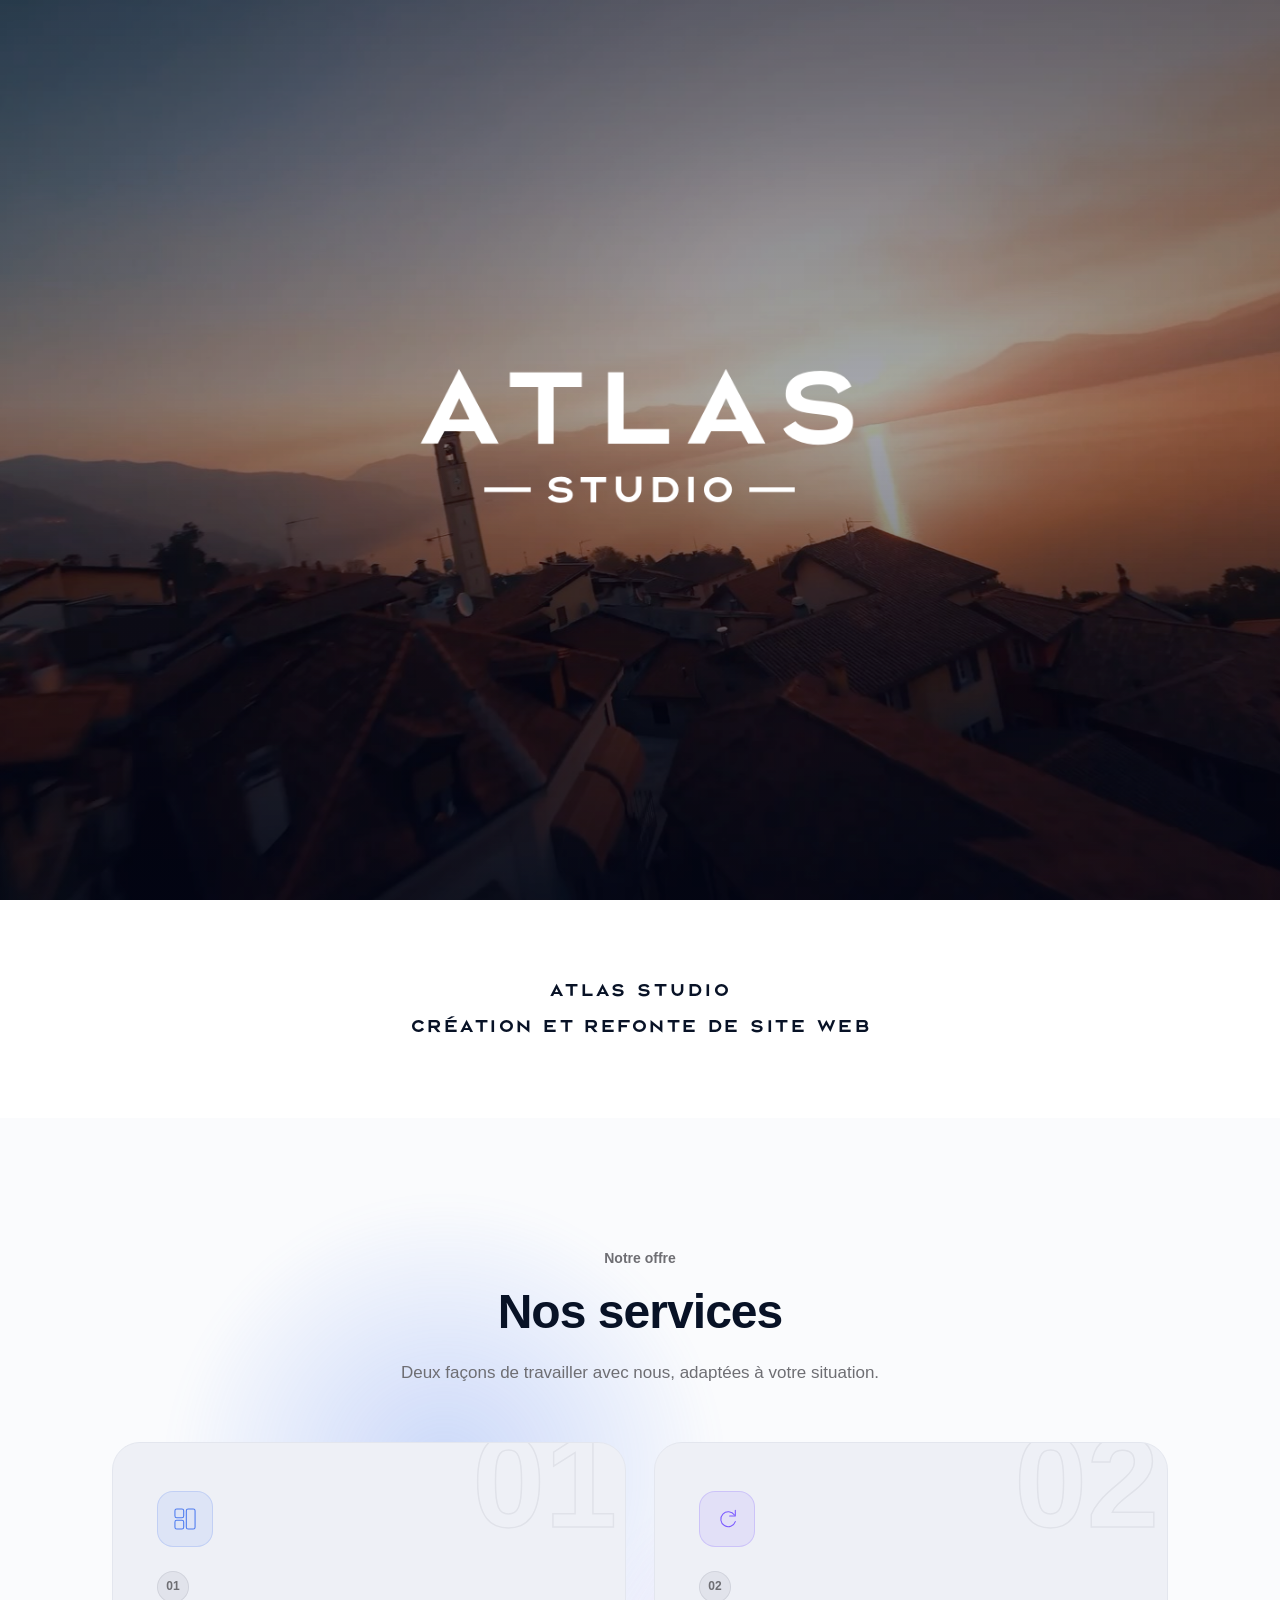
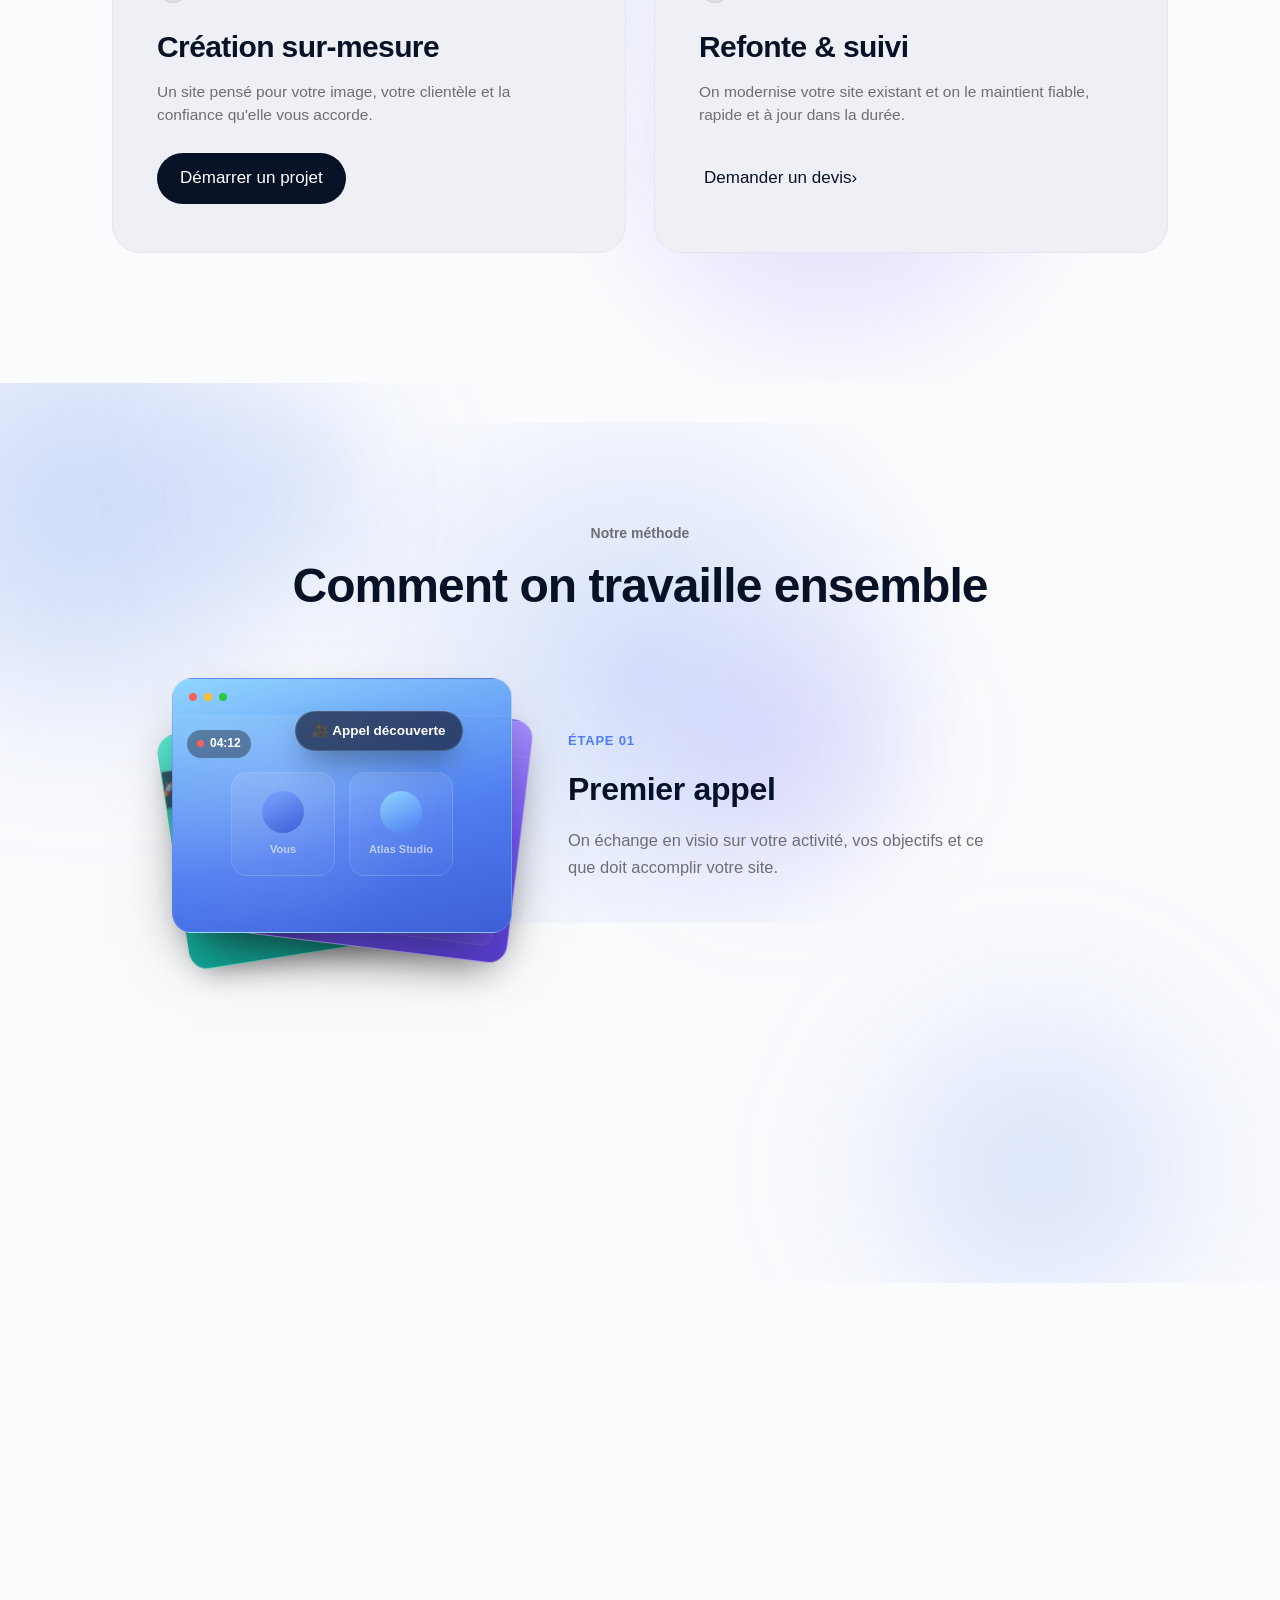
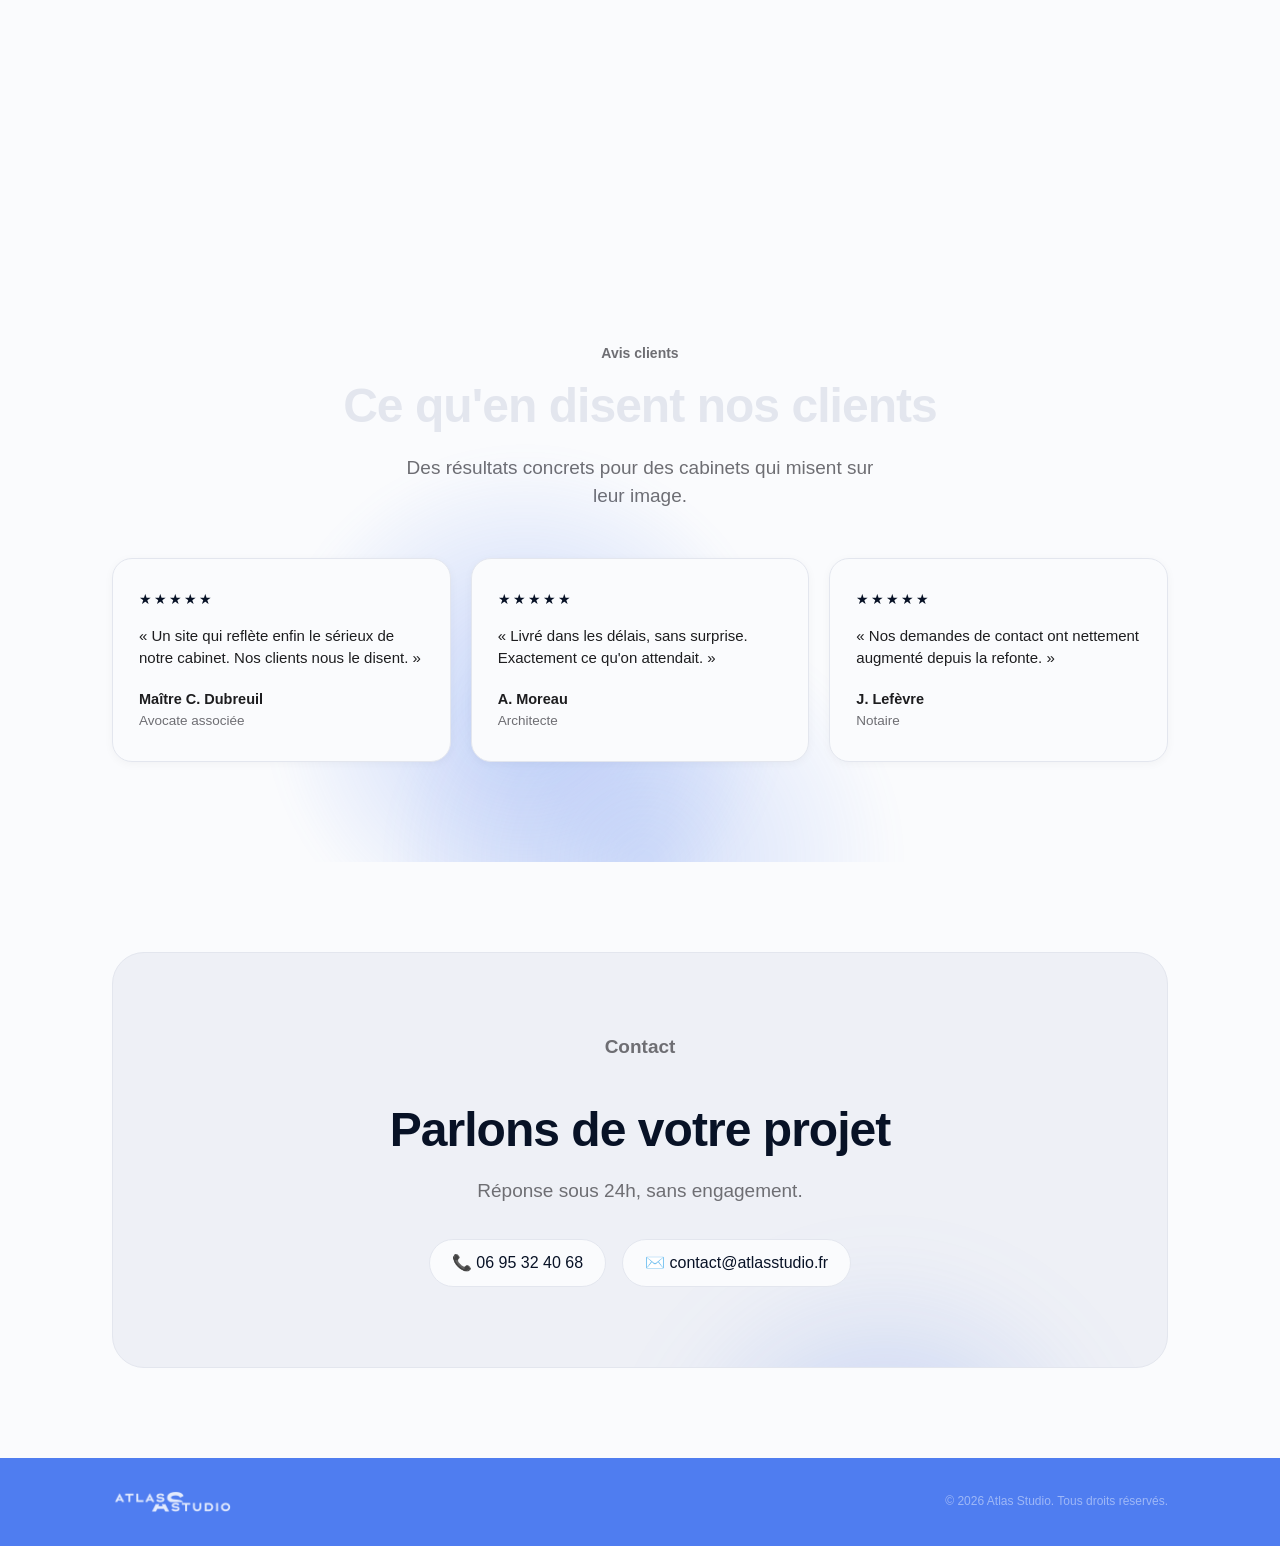
==== index.html @ 6c3c55f6 "Revert services redesign and footer/testimonials changes, keep mobile overflow fix" ====
<!DOCTYPE html>
<html lang="fr">
<head>
<meta charset="UTF-8">
<meta name="viewport" content="width=device-width, initial-scale=1.0">
<title>Atlas Studio — Création de Sites Web pour Professions Libérales</title>
<meta name="description" content="Atlas Studio conçoit des sites web sobres et crédibles pour avocats, architectes et professions libérales.">
<link rel="stylesheet" href="styles.css">
</head>
<body>

<div class="scroll-progress" id="scrollProgress"></div>

<header class="header" id="header">
  <div class="header-inner">
    <a href="#" class="logo"><img src="assets/logo-crop.png" alt="Atlas Studio" class="logo-img"></a>
    <div class="header-actions">
      <a href="demarrer.html" class="nav-cta">Démarrer un projet</a>
      <button class="menu-toggle" id="menuToggle" aria-label="Menu">
        <span></span><span></span>
      </button>
    </div>
    <nav class="menu-panel" id="menuPanel">
      <a href="#services" class="menu-item"><span>Services</span>
        <svg viewBox="0 0 24 24" width="16" height="16"><path d="M7 17 17 7M9 7h8v8" fill="none" stroke="currentColor" stroke-width="2" stroke-linecap="round" stroke-linejoin="round"/></svg>
      </a>
      <a href="#temoignages" class="menu-item"><span>Avis</span>
        <svg viewBox="0 0 24 24" width="16" height="16"><path d="M7 17 17 7M9 7h8v8" fill="none" stroke="currentColor" stroke-width="2" stroke-linecap="round" stroke-linejoin="round"/></svg>
      </a>
    </nav>
  </div>
</header>

<main>

  <section class="hero hero-video">
    <video class="hero-video-bg" id="heroVideo" autoplay muted loop playsinline webkit-playsinline preload="auto" poster="assets/hero-poster.jpg">
      <source src="assets/hero-video.mp4" type="video/mp4">
    </video>
    <div class="hero-video-overlay"></div>
    <div class="container hero-inner">
      <img src="assets/hero-logo.png" alt="Atlas Studio" class="hero-logo">
    </div>
  </section>

  <section class="brand-intro">
    <div class="container">
      <p class="brand-intro-eyebrow">Atlas Studio</p>
      <p class="brand-intro-tagline">Création et refonte de site web</p>
    </div>
  </section>

  <section class="spotlight" id="services">
    <span class="spotlight-blob spotlight-blob-1"></span>
    <span class="spotlight-blob spotlight-blob-2"></span>
    <div class="container">
      <p class="section-tag">Notre offre</p>
      <h2 class="spotlight-title blur-reveal">Nos services</h2>
      <p class="spotlight-subtitle">Deux façons de travailler avec nous, adaptées à votre situation.</p>
    </div>
    <div class="container spotlight-grid">
      <div class="spotlight-item" data-num="01">
        <div class="spotlight-visual">
          <div class="spotlight-visual-inner">
            <span class="spotlight-visual-icon">
              <svg viewBox="0 0 64 64" width="56" height="56"><rect x="9" y="9" width="20" height="20" rx="4" fill="none" stroke="currentColor" stroke-width="2.5"/><rect x="35" y="9" width="20" height="46" rx="4" fill="none" stroke="currentColor" stroke-width="2.5"/><rect x="9" y="35" width="20" height="20" rx="4" fill="none" stroke="currentColor" stroke-width="2.5"/></svg>
            </span>
          </div>
        </div>
        <span class="spotlight-num">01</span>
        <div class="spotlight-content">
          <h3>Création sur-mesure</h3>
          <p>Un site pensé pour votre image, votre clientèle et la confiance qu'elle vous accorde.</p>
          <a href="demarrer.html" class="btn btn-primary">Démarrer un projet</a>
        </div>
      </div>
      <div class="spotlight-item" data-num="02">
        <div class="spotlight-visual">
          <div class="spotlight-visual-inner">
            <span class="spotlight-visual-icon">
              <svg viewBox="0 0 64 64" width="56" height="56"><path d="M49 23a17 17 0 1 0 2 15" fill="none" stroke="currentColor" stroke-width="2.5" stroke-linecap="round"/><path d="M51 12v13H38" fill="none" stroke="currentColor" stroke-width="2.5" stroke-linejoin="round" stroke-linecap="round"/></svg>
            </span>
          </div>
        </div>
        <span class="spotlight-num">02</span>
        <div class="spotlight-content">
          <h3>Refonte & suivi</h3>
          <p>On modernise votre site existant et on le maintient fiable, rapide et à jour dans la durée.</p>
          <a href="demarrer.html" class="btn btn-ghost">Demander un devis</a>
        </div>
      </div>
    </div>
  </section>

  <section class="process" id="etapes">
    <div class="process-scroll" id="processScroll">
      <div class="process-pin">
        <div class="process-bg-layer" id="processBgLayer">
          <span class="process-bg-blob process-bg-blob-1"></span>
          <span class="process-bg-blob process-bg-blob-2"></span>
          <span class="process-bg-blob process-bg-blob-3"></span>
          <span class="process-bg-blob process-bg-blob-4"></span>
        </div>
        <div class="container">
          <p class="section-tag">Notre méthode</p>
          <h2 class="process-title blur-reveal">Comment on travaille ensemble</h2>
          <div class="process-carousel" id="processCarousel">
            <div class="process-stage">
              <div class="process-stack" id="processStack">
                <div class="process-deck process-deck-1" data-step="0">
                  <div class="process-window-bar"><span></span><span></span><span></span></div>
                  <div class="process-window-body">
                    <div class="process-scene process-scene-call">
                      <div class="call-tile call-tile-a">
                        <span class="call-avatar call-avatar-a"></span>
                        <span class="call-label">Vous</span>
                      </div>
                      <div class="call-tile call-tile-b">
                        <span class="call-avatar call-avatar-b"></span>
                        <span class="call-label">Atlas Studio</span>
                      </div>
                      <div class="call-timer"><span class="call-dot"></span>04:12</div>
                    </div>
                  </div>
                  <span class="process-chip process-chip-1">🎥 Appel découverte</span>
                </div>
                <div class="process-deck process-deck-2" data-step="1">
                  <div class="process-window-bar"><span></span><span></span><span></span></div>
                  <div class="process-window-body">
                    <div class="process-scene process-scene-build">
                      <div class="build-toolbar"><span></span><span></span><span></span></div>
                      <div class="build-canvas">
                        <span class="build-block build-block-header"></span>
                        <span class="build-block build-block-img"></span>
                        <span class="build-block build-block-line build-block-line-1"></span>
                        <span class="build-block build-block-line build-block-line-2"></span>
                        <span class="build-block build-block-btn"></span>
                        <span class="build-cursor"></span>
                      </div>
                    </div>
                  </div>
                  <span class="process-chip process-chip-2">🎨 Design sur-mesure</span>
                </div>
                <div class="process-deck process-deck-3" data-step="2">
                  <div class="process-window-bar"><span></span><span></span><span></span></div>
                  <div class="process-window-body">
                    <div class="process-scene process-scene-launch">
                      <div class="launch-burst"></div>
                      <div class="launch-check">
                        <svg viewBox="0 0 24 24" width="38" height="38"><path d="M5 13l4 4L19 7" fill="none" stroke="currentColor" stroke-width="2.5" stroke-linecap="round" stroke-linejoin="round"/></svg>
                      </div>
                      <div class="launch-url"><span class="launch-dot"></span>atlasstudio.fr</div>
                    </div>
                  </div>
                  <span class="process-chip process-chip-3">🚀 Site en ligne</span>
                </div>
              </div>
              <div class="process-text-stack" id="processTextStack">
                <div class="process-row-text" data-step="0">
                  <span class="process-num">Étape 01</span>
                  <h3>Premier appel</h3>
                  <p>On échange en visio sur votre activité, vos objectifs et ce que doit accomplir votre site.</p>
                </div>
                <div class="process-row-text" data-step="1">
                  <span class="process-num">Étape 02</span>
                  <h3>Conception & création</h3>
                  <p>On conçoit puis on développe votre site sur-mesure, fidèle à votre image et pensé pour convertir.</p>
                </div>
                <div class="process-row-text" data-step="2">
                  <span class="process-num">Étape 03</span>
                  <h3>Mise en ligne</h3>
                  <p>Votre site est livré, testé et publié. On reste disponible pour le faire évoluer dans la durée.</p>
                </div>
              </div>
            </div>
          </div>
        </div>
      </div>
    </div>
  </section>

  <section class="testimonials" id="temoignages">
    <span class="testimonials-blob testimonials-blob-1"></span>
    <span class="testimonials-blob testimonials-blob-2"></span>
    <div class="container">
      <p class="section-tag">Avis clients</p>
      <h2 class="scroll-fill-text" id="testimonialsTitle"><span class="word">Ce</span> <span class="word">qu'en</span> <span class="word">disent</span> <span class="word">nos</span> <span class="word">clients</span></h2>
      <div class="testimonials-head">
        <p>Des résultats concrets pour des cabinets qui misent sur leur image.</p>
      </div>
      <div class="t-cards">
        <div class="t-card">
          <div class="t-stars">★★★★★</div>
          <p class="t-quote">« Un site qui reflète enfin le sérieux de notre cabinet. Nos clients nous le disent. »</p>
          <p class="t-name">Maître C. Dubreuil</p>
          <p class="t-role">Avocate associée</p>
        </div>
        <div class="t-card">
          <div class="t-stars">★★★★★</div>
          <p class="t-quote">« Livré dans les délais, sans surprise. Exactement ce qu'on attendait. »</p>
          <p class="t-name">A. Moreau</p>
          <p class="t-role">Architecte</p>
        </div>
        <div class="t-card">
          <div class="t-stars">★★★★★</div>
          <p class="t-quote">« Nos demandes de contact ont nettement augmenté depuis la refonte. »</p>
          <p class="t-name">J. Lefèvre</p>
          <p class="t-role">Notaire</p>
        </div>
      </div>
    </div>
  </section>

  <section class="cta-band" id="contact">
    <div class="container">
      <div class="cta-card">
        <span class="cta-blob"></span>
        <div class="cta-inner">
          <p class="section-tag">Contact</p>
          <h2 class="blur-reveal">Parlons de votre projet</h2>
          <p>Réponse sous 24h, sans engagement.</p>
          <div class="contact-direct">
            <a href="tel:0695324068">📞 06 95 32 40 68</a>
            <a href="mailto:contact@atlasstudio.fr">✉️ contact@atlasstudio.fr</a>
          </div>
        </div>
      </div>
    </div>
  </section>

</main>

<footer class="footer">
  <div class="container footer-inner">
    <a href="#" class="logo"><img src="assets/logo-crop.png" alt="Atlas Studio" class="logo-img"></a>
    <p class="footer-copy">© 2026 Atlas Studio. Tous droits réservés.</p>
  </div>
</footer>

<script src="script.js"></script>
</body>
</html>
---- styles.css ----
@font-face{
  font-family:'Rexton';
  src:url('assets/fonts/Rexton-Bold.otf') format('opentype');
  font-weight:700;
  font-style:normal;
  font-display:swap;
}

:root{
  --navy:#081226;
  --navy-deep:#050b18;
  --navy-soft:#16264a;
  --bg:#fafbfd;
  --bg-soft:#eef0f6;
  --border:#e3e6ee;
  --text:#1d1d1f;
  --text-dim:#6e6e73;
  --accent:#4f7df0;
  --accent-light:#8fd6ff;
  --radius:20px;
  --max:1100px;
}

*{box-sizing:border-box;margin:0;padding:0}
html{scroll-behavior:smooth;overflow-x:hidden;width:100%}
body{
  font-family:-apple-system,BlinkMacSystemFont,"SF Pro Display","SF Pro Text","Helvetica Neue",Helvetica,Arial,sans-serif;
  background-color:var(--bg);
  background-image:repeating-linear-gradient(90deg, rgba(8,18,38,0.04) 0px, rgba(8,18,38,0.04) 1px, transparent 1px, transparent 160px);
  color:var(--text);
  line-height:1.47;
  -webkit-font-smoothing:antialiased;
  overflow-x:hidden;
}
img{max-width:100%;display:block}
a{color:inherit;text-decoration:none}
ul{list-style:none}

.container{max-width:var(--max);margin:0 auto;padding:0 22px}

/* Scroll progress */
.scroll-progress{
  position:fixed;top:0;left:0;height:2px;
  background:var(--navy);
  width:0%;z-index:200;
  transition:width .1s linear;
}

/* Header */
.header{
  position:fixed;top:0;left:0;right:0;
  z-index:100;
  padding:16px 24px 0;
  transition:padding .35s cubic-bezier(.16,1,.3,1), opacity .45s ease, visibility .45s ease, transform .45s cubic-bezier(.16,1,.3,1);
  pointer-events:none;
  opacity:0;
  visibility:hidden;
  transform:translateY(-100%);
}
.header.scrolled{padding-top:10px;opacity:1;visibility:visible;transform:translateY(0)}
.header-inner{
  pointer-events:auto;
  position:relative;
  display:flex;align-items:center;justify-content:space-between;
  max-width:var(--max);margin:0 auto;
  height:72px;
  padding:0 14px 0 28px;
  border-radius:999px;
  background:rgba(255,255,255,0.14);
  border:1px solid rgba(255,255,255,0.18);
  backdrop-filter:saturate(180%) blur(16px);
  -webkit-backdrop-filter:saturate(180%) blur(16px);
  box-shadow:inset 0 1px 0 rgba(255,255,255,0.18), 0 8px 24px -10px rgba(0,0,0,0.35);
  transition:height .35s cubic-bezier(.16,1,.3,1), background .35s ease, box-shadow .35s ease, border-color .35s ease;
}
.header.scrolled .header-inner{
  height:68px;
  background:rgba(255,255,255,0.8);
  border-color:rgba(8,18,38,0.06);
  box-shadow:inset 0 1px 0 rgba(255,255,255,0.6), 0 2px 4px rgba(8,18,38,0.04), 0 18px 36px -18px rgba(8,18,38,0.35);
}
.logo{display:flex;align-items:center}
.logo-img{height:30px;width:auto;display:block}
.header-actions{display:flex;align-items:center;gap:10px}
.nav-cta{
  background:linear-gradient(160deg, var(--navy-soft), var(--navy));
  color:#fff !important;
  padding:12px 22px;
  border-radius:980px;
  font-weight:500;
  font-size:14px;
  letter-spacing:0.01em;
  white-space:nowrap;
  box-shadow:0 2px 10px rgba(8,18,38,0.22);
  transition:background .2s ease, transform .2s ease, box-shadow .2s ease;
}
.nav-cta:hover{background:linear-gradient(160deg, var(--navy), var(--navy-soft));transform:translateY(-1px);box-shadow:0 4px 14px rgba(8,18,38,0.3)}

.menu-toggle{
  width:46px;height:46px;border-radius:50%;flex-shrink:0;
  display:flex;flex-direction:column;align-items:center;justify-content:center;gap:5px;
  background:var(--navy);border:none;cursor:pointer;
  transition:background .2s ease, transform .2s ease;
}
.menu-toggle:hover{transform:scale(1.06)}
.menu-toggle span{width:14px;height:1.5px;background:#fff;transition:transform .3s ease, opacity .3s ease}
.menu-toggle.open span:first-child{transform:translateY(3.25px) rotate(45deg)}
.menu-toggle.open span:last-child{transform:translateY(-3.25px) rotate(-45deg)}

.menu-panel{
  position:absolute;top:calc(100% + 10px);right:0;
  width:220px;
  background:linear-gradient(165deg, var(--navy-soft), var(--navy));
  border-radius:18px;
  padding:8px;
  box-shadow:0 24px 48px -16px rgba(8,18,38,0.5);
  opacity:0;visibility:hidden;transform:translateY(-8px) scale(0.97);
  transform-origin:top right;
  transition:opacity .25s ease, transform .25s cubic-bezier(.16,1,.3,1), visibility .25s ease;
}
.menu-panel.open{opacity:1;visibility:visible;transform:translateY(0) scale(1)}
.menu-item{
  display:flex;align-items:center;justify-content:space-between;
  padding:14px 14px;
  color:#fff;font-size:15px;font-weight:500;
  border-bottom:1px solid rgba(255,255,255,0.1);
  transition:opacity .2s ease, padding-left .2s ease;
}
.menu-item:last-child{border-bottom:none}
.menu-item svg{opacity:0.6;transition:transform .2s ease, opacity .2s ease}
.menu-item:hover{padding-left:18px}
.menu-item:hover svg{opacity:1;transform:translate(2px,-2px)}

/* Hero */
.hero{
  padding:180px 0 160px;
  text-align:center;
  background:linear-gradient(180deg,#fff 0%, var(--bg-soft) 100%);
}
.hero-inner{max-width:780px;margin:0 auto;position:relative;z-index:2}

.hero-video{
  position:relative;
  min-height:100vh;
  display:flex;align-items:center;justify-content:center;
  padding:140px 0;
  overflow:hidden;
  background:#020617;
}
.hero-video-bg{
  position:absolute;inset:0;
  width:100%;height:100%;
  object-fit:cover;
  z-index:0;
  transform:scale(1.12);
  will-change:transform;
}
.hero-video-overlay{
  position:absolute;inset:0;z-index:1;
  background:linear-gradient(180deg, rgba(2,6,23,0.55) 0%, rgba(2,6,23,0.35) 45%, rgba(2,6,23,0.75) 100%);
}
.hero.hero-video .hero-text{color:rgba(255,255,255,0.82)}
.hero.hero-video h1{color:#fff}
.hero.hero-video .highlight{color:#fff}
.hero.hero-video .btn-ghost{color:#fff}
.hero-logo{
  width:min(640px,90%);
  height:auto;
  margin:0 auto 28px;
  filter:brightness(0) invert(1);
  display:block;
  will-change:transform;
}
.eyebrow{
  display:block;
  color:var(--text-dim);
  font-weight:600;
  font-size:15px;
  letter-spacing:0.01em;
  margin-bottom:16px;
}
.hero h1{
  font-size:clamp(36px,6vw,72px);
  font-weight:700;
  letter-spacing:-0.02em;
  line-height:1.07;
  margin-bottom:18px;
  color:var(--navy);
}
.highlight{color:var(--navy)}
.hero-text{
  color:var(--text-dim);
  font-size:21px;
  font-weight:400;
  max-width:560px;
  margin:0 auto 30px;
}
.hero-actions{display:flex;gap:28px;justify-content:center;align-items:center}
.btn{
  display:inline-flex;align-items:center;justify-content:center;
  padding:12px 22px;
  border-radius:980px;
  font-weight:500;
  font-size:17px;
  transition:all .2s ease;
  border:1px solid transparent;
  cursor:pointer;
}
.btn-primary{background:var(--navy);color:#fff;box-shadow:0 0 0 rgba(79,125,240,0)}
.btn-primary:hover{background:var(--navy-soft);transform:translateY(-2px);box-shadow:0 10px 24px -8px rgba(79,125,240,0.45)}
.btn-ghost{background:transparent;color:var(--navy);padding:12px 4px;font-weight:400}
.btn-ghost::after{content:" \203A";font-weight:400}
.btn-ghost:hover{text-decoration:underline}

/* Brand intro band, between hero and services */
.brand-intro{padding:80px 0;text-align:center;background:#ffffff}
.brand-intro-eyebrow{
  font-family:'Rexton', -apple-system, BlinkMacSystemFont, "SF Pro Display", "Helvetica Neue", Helvetica, Arial, sans-serif;
  font-weight:700;font-size:15px;letter-spacing:0.06em;text-transform:uppercase;
  color:var(--navy);margin-bottom:14px;
}
.brand-intro-tagline{
  font-family:'Rexton', -apple-system, BlinkMacSystemFont, "SF Pro Display", "Helvetica Neue", Helvetica, Arial, sans-serif;
  font-weight:700;font-size:15px;letter-spacing:0.03em;text-transform:uppercase;
  color:var(--navy);
}

/* Section heading shared */
.section-tag{
  color:var(--text-dim);font-weight:600;font-size:14px;
  margin-bottom:8px;
}
section h2{
  font-size:clamp(30px,4vw,48px);
  font-weight:700;
  letter-spacing:-0.02em;
  margin-bottom:12px;
  color:var(--navy);
}

/* Scroll color-fill text effect */
.scroll-fill-text .word{
  color:var(--border);
  transition:color .35s ease, background-position .35s ease;
}
.scroll-fill-text .word.lit{
  color:var(--navy);
}

/* Spotlight feature sections */
.spotlight{padding:130px 0;text-align:center;background:var(--bg);position:relative;overflow:hidden}
.spotlight-blob{
  position:absolute;border-radius:50%;pointer-events:none;filter:blur(10px);will-change:transform;
}
.spotlight-blob-1{
  top:40px;left:10%;width:560px;height:560px;
  background:radial-gradient(circle, rgba(79,125,240,0.28), transparent 70%);
}
.spotlight-blob-2{
  bottom:40px;right:8%;width:560px;height:560px;
  background:radial-gradient(circle, rgba(124,92,255,0.24), transparent 70%);
}
.spotlight .section-tag{color:var(--text-dim);position:relative;z-index:1}
.spotlight-title{
  font-size:clamp(30px,4vw,48px);
  font-weight:700;
  letter-spacing:-0.02em;
  margin-bottom:14px;
  position:relative;z-index:1;
  color:var(--navy);
}
.spotlight-subtitle{color:var(--text-dim);font-size:17px;margin-bottom:56px;position:relative;z-index:1}
.spotlight-grid{
  display:grid;grid-template-columns:repeat(2,1fr);gap:28px;
  position:relative;z-index:1;text-align:left;
}
.spotlight-item{
  position:relative;
  background:var(--bg-soft);
  border:1px solid var(--border);
  border-radius:28px;
  padding:48px 44px;
  overflow:hidden;
  transition:transform .35s cubic-bezier(.16,1,.3,1), border-color .35s ease, box-shadow .35s ease;
}
.spotlight-item:hover{
  border-color:transparent;
  transform:translateY(-6px);
  box-shadow:0 30px 60px -20px rgba(15,30,80,0.25);
}
.spotlight-item::after{
  content:attr(data-num);
  position:absolute;top:-26px;right:8px;
  font-size:130px;font-weight:800;line-height:1;
  color:transparent;-webkit-text-stroke:1.5px rgba(8,18,38,0.06);
  z-index:0;pointer-events:none;user-select:none;
}
.spotlight-num{
  display:inline-flex;align-items:center;justify-content:center;
  width:32px;height:32px;border-radius:50%;
  background:rgba(8,18,38,0.05);
  border:1px solid rgba(8,18,38,0.08);
  font-size:12px;font-weight:600;color:var(--text-dim);
  margin-bottom:22px;position:relative;z-index:1;
}
.spotlight-content{max-width:420px;position:relative;z-index:1}
.spotlight-content h3{font-size:clamp(24px,3vw,30px);font-weight:700;letter-spacing:-0.02em;margin-bottom:12px;color:var(--navy)}
.spotlight-content p{color:var(--text-dim);font-size:15.5px;margin-bottom:26px}
.spotlight-visual{
  position:relative;
  width:56px;height:56px;margin-bottom:24px;
  border-radius:16px;
  background:rgba(79,125,240,0.1);
  border:1px solid rgba(79,125,240,0.2);
}
.spotlight-visual-inner{position:absolute;inset:0;border-radius:16px;overflow:hidden}
.spotlight-visual-icon{
  position:absolute;inset:0;z-index:1;
  display:flex;align-items:center;justify-content:center;
  color:var(--accent);
}
.spotlight-item:nth-child(2) .spotlight-visual-icon{color:#7c5cff}
.spotlight-item:nth-child(2) .spotlight-visual{background:rgba(124,92,255,0.1);border-color:rgba(124,92,255,0.22)}
.spotlight-visual-icon svg{width:28px;height:28px}

/* Process / steps */
.process{text-align:center;background:var(--bg);position:relative;overflow:hidden}
.process-scroll{position:relative;height:340vh}
.process-pin{
  position:sticky;top:0;
  height:100vh;
  display:flex;align-items:flex-start;
  padding-top:140px;box-sizing:border-box;
  overflow:hidden;
}
.process-pin .container{width:100%;position:relative;z-index:1;max-width:980px}
.process::before{
  content:"";position:absolute;top:40px;left:50%;transform:translateX(-50%);
  width:900px;height:500px;
  background:radial-gradient(circle, rgba(79,125,240,0.22), transparent 65%);
  pointer-events:none;
}

/* Layered parallax backdrop: each blob drifts at its own speed via JS */
.process-bg-layer{position:absolute;inset:0;z-index:0;overflow:hidden;pointer-events:none}
.process-bg-blob{
  position:absolute;border-radius:50%;
  filter:blur(60px);
  will-change:transform;
}
.process-bg-blob-1{
  width:560px;height:560px;top:-14%;left:-10%;
  background:radial-gradient(circle, rgba(79,125,240,0.32), transparent 70%);
}
.process-bg-blob-2{
  width:460px;height:460px;bottom:-18%;right:-8%;
  background:radial-gradient(circle, rgba(79,125,240,0.22), transparent 70%);
}
.process-bg-blob-3{
  width:320px;height:320px;top:30%;right:14%;
  background:radial-gradient(circle, rgba(124,92,255,0.2), transparent 70%);
}
.process-bg-blob-4{
  width:240px;height:240px;top:8%;left:30%;
  background:radial-gradient(circle, rgba(79,125,240,0.22), transparent 70%);
}
.process .section-tag{color:var(--text-dim);position:relative;z-index:1}
.process-title{margin-bottom:56px;color:var(--navy);position:relative;z-index:1}
.process-carousel{position:relative;z-index:1}
.process-stage{display:flex;align-items:stretch;gap:56px;text-align:left}

.process-stack{
  flex:1;
  max-width:340px;
  aspect-ratio:4/3;
  position:relative;
}

/* Auto-cycling deck of colored cards: front/mid/back depth reorders as the active step changes */
.process-deck{
  position:absolute;inset:0;border-radius:20px;
  overflow:hidden;
  display:flex;flex-direction:column;
  border:1px solid rgba(255,255,255,0.14);
  transition:transform .6s cubic-bezier(.22,1,.36,1), box-shadow .6s ease;
  will-change:transform;
}
.process-deck-1{background:linear-gradient(165deg,#8fd6ff,#4f7df0 60%,#3d5fd6)}
.process-deck-2{background:linear-gradient(165deg,#c4b5fd,#7c5cff 60%,#5b3fd6)}
.process-deck-3{background:linear-gradient(165deg,#5eead4,#14b8a6 60%,#0d9488)}
.process-deck.deck-front{transform:rotate(0deg) translate(0,0) scale(1);z-index:3;box-shadow:0 30px 60px -20px rgba(0,0,0,0.55)}
.process-deck.deck-mid{transform:rotate(7deg) translate(18px,16px) scale(0.96);z-index:2;box-shadow:0 20px 40px -16px rgba(0,0,0,0.4)}
.process-deck.deck-back{transform:rotate(-9deg) translate(-16px,22px) scale(0.93);z-index:1;box-shadow:0 16px 32px -14px rgba(0,0,0,0.35)}
.process-window-bar{
  display:flex;gap:7px;align-items:center;
  padding:14px 16px;
  border-bottom:1px solid rgba(255,255,255,0.08);
}
.process-window-bar span{width:8px;height:8px;border-radius:50%;background:rgba(255,255,255,0.18)}
.process-window-bar span:nth-child(1){background:#ff6159}
.process-window-bar span:nth-child(2){background:#ffbd2e}
.process-window-bar span:nth-child(3){background:#28c840}
.process-window-body{
  flex:1;
  display:flex;align-items:center;justify-content:center;
  position:relative;
}
.process-window-body::before{
  content:"";position:absolute;inset:0;
  background:radial-gradient(circle at 30% 30%, rgba(255,255,255,0.14), transparent 60%);
}
.process-scene{position:relative;z-index:1;width:100%;height:100%;display:flex;align-items:center;justify-content:center}

/* Floating chip: glassy pill that hovers outside each window, foreground parallax layer */
.process-chip{
  position:absolute;z-index:2;
  padding:9px 16px;border-radius:999px;
  font-size:13.5px;font-weight:600;color:#fff;white-space:nowrap;
  background:rgba(20,28,55,0.7);
  border:1px solid rgba(255,255,255,0.14);
  backdrop-filter:blur(10px);
  box-shadow:0 14px 30px -10px rgba(0,0,0,0.5);
  will-change:transform;
}
.process-chip-1{top:8%;right:4%}
.process-chip-2{bottom:10%;left:2%}
.process-chip-3{top:10%;left:4%}

/* Scene 1 — video call mockup */
.process-scene-call{gap:14px;padding:18px}
.call-tile{
  width:104px;height:104px;border-radius:16px;
  display:flex;flex-direction:column;align-items:center;justify-content:center;gap:8px;
  background:linear-gradient(165deg, rgba(255,255,255,0.1), rgba(255,255,255,0.02));
  border:1px solid rgba(255,255,255,0.12);
}
.call-avatar{width:42px;height:42px;border-radius:50%}
.call-avatar-a{background:linear-gradient(155deg,#7aa6ff,#3d5fd6)}
.call-avatar-b{background:linear-gradient(155deg,#8fd6ff,#4f7df0)}
.call-label{font-size:11px;color:rgba(255,255,255,0.6);font-weight:600}
.call-timer{
  position:absolute;top:14px;left:14px;
  display:flex;align-items:center;gap:6px;
  font-size:12px;font-weight:700;color:#fff;
  background:rgba(0,0,0,0.35);padding:5px 10px;border-radius:999px;
}
.call-dot{width:7px;height:7px;border-radius:50%;background:#ff6159;animation:process-pulse 1.6s ease-in-out infinite}

/* Scene 2 — design / build mockup */
.process-scene-build{flex-direction:column;align-items:stretch;padding:16px;gap:10px}
.build-toolbar{display:flex;gap:6px}
.build-toolbar span{width:18px;height:18px;border-radius:6px;background:rgba(255,255,255,0.1)}
.build-toolbar span:first-child{background:linear-gradient(155deg,#7aa6ff,#3d5fd6)}
.build-canvas{
  position:relative;flex:1;border-radius:12px;
  background:rgba(255,255,255,0.04);border:1px solid rgba(255,255,255,0.08);
  padding:14px;display:flex;flex-direction:column;gap:10px;
}
.build-block{display:block;border-radius:6px;background:rgba(255,255,255,0.12)}
.build-block-header{height:16px;width:60%;background:linear-gradient(90deg,#8fd6ff,#4f7df0)}
.build-block-img{height:34px;width:100%;border-radius:8px;background:rgba(255,255,255,0.08)}
.build-block-line{height:8px}
.build-block-line-1{width:85%}
.build-block-line-2{width:55%}
.build-block-btn{height:18px;width:38%;border-radius:999px;background:linear-gradient(90deg,#7aa6ff,#3d5fd6)}
.build-cursor{
  position:absolute;width:14px;height:14px;
  border:2px solid #fff;border-radius:3px 50% 50% 50%;transform:rotate(-15deg);
  bottom:18px;right:22px;
  animation:process-cursor-move 3.2s ease-in-out infinite;
}
@keyframes process-cursor-move{
  0%,100%{transform:translate(0,0) rotate(-15deg)}
  50%{transform:translate(-18px,-14px) rotate(-15deg)}
}

/* Scene 3 — launch / success mockup */
.process-scene-launch{flex-direction:column;gap:14px}
.launch-burst{
  position:absolute;width:90px;height:90px;border-radius:50%;
  background:radial-gradient(circle, rgba(143,214,255,0.35), transparent 70%);
  animation:process-pulse-ring 2.4s ease-out infinite;
}
.launch-check{
  position:relative;width:72px;height:72px;border-radius:50%;
  display:flex;align-items:center;justify-content:center;
  background:linear-gradient(155deg,#28c840,#1a9e30);
  color:#fff;box-shadow:0 16px 32px -10px rgba(0,0,0,0.5);
}
.launch-url{
  position:relative;display:flex;align-items:center;gap:8px;
  font-size:13px;font-weight:600;color:rgba(255,255,255,0.85);
  background:rgba(0,0,0,0.3);padding:6px 14px;border-radius:999px;
}
.launch-dot{width:7px;height:7px;border-radius:50%;background:#28c840;animation:process-pulse 1.6s ease-in-out infinite}

@keyframes process-pulse{
  0%,100%{opacity:1;transform:scale(1)}
  50%{opacity:0.4;transform:scale(0.8)}
}
@keyframes process-pulse-ring{
  0%{transform:scale(0.6);opacity:0.7}
  100%{transform:scale(1.6);opacity:0}
}

.process-text-stack{flex:1;position:relative;min-height:200px}
.process-row-text{
  position:absolute;inset:0;
  display:flex;flex-direction:column;justify-content:center;
  opacity:0;transform:translateY(24px);
  transition:opacity .5s ease, transform .5s ease;
  pointer-events:none;
}
.process-row-text.is-active{opacity:1;transform:translateY(0);pointer-events:auto}
.process-num{
  display:inline-block;
  font-weight:700;font-size:13px;letter-spacing:0.06em;text-transform:uppercase;
  color:var(--accent);margin-bottom:16px;
}
.process-row-text h3{font-size:clamp(24px,2.8vw,32px);font-weight:700;color:var(--navy);margin-bottom:14px;letter-spacing:-0.01em}
.process-row-text p{color:var(--text-dim);font-size:16.5px;line-height:1.6;max-width:420px}

/* Testimonials */
.testimonials{padding:100px 0;text-align:center;background:var(--bg);position:relative;overflow:hidden}
.testimonials-blob{position:absolute;border-radius:50%;pointer-events:none;filter:blur(10px);will-change:transform}
.testimonials-blob-1{top:40px;left:8%;width:520px;height:520px;background:radial-gradient(circle, rgba(79,125,240,0.3), transparent 70%)}
.testimonials-blob-2{bottom:40px;right:6%;width:520px;height:520px;background:radial-gradient(circle, rgba(79,125,240,0.22), transparent 70%)}
.testimonials-head p{color:var(--text-dim);font-size:19px;max-width:480px;margin:0 auto 48px}

.stats-strip{
  display:flex;justify-content:center;gap:64px;
  margin:0 auto 64px;padding:36px 0;
  border-top:1px solid var(--border);border-bottom:1px solid var(--border);
}
.stat{display:flex;flex-direction:column;align-items:center}
.stat-value{display:flex;align-items:baseline}
.stat-num{
  font-size:clamp(34px,5vw,52px);font-weight:700;color:var(--navy);
  letter-spacing:-0.02em;line-height:1;
}
.stat-suffix{
  font-size:clamp(34px,5vw,52px);font-weight:700;color:var(--accent);
  letter-spacing:-0.02em;line-height:1;margin-left:-2px;
}
.stat-label{color:var(--text-dim);font-size:14px;margin-top:8px}
.t-cards{display:grid;grid-template-columns:repeat(3,1fr);gap:20px;text-align:left}
.t-card{
  background:var(--bg);
  border:1px solid var(--border);
  border-radius:var(--radius);
  padding:30px 26px;
  box-shadow:0 2px 10px rgba(8,18,38,0.04);
  transition:transform .3s ease, box-shadow .3s ease;
}
.t-card:hover{transform:translateY(-4px);box-shadow:0 16px 40px rgba(8,18,38,0.08)}
.t-stars{color:var(--navy);font-size:14px;margin-bottom:16px;letter-spacing:2px}
.t-quote{font-size:15px;color:var(--text);margin-bottom:20px}
.t-name{font-weight:600;font-size:14.5px}
.t-role{color:var(--text-dim);font-size:13.5px}

/* CTA / contact */
.cta-band{padding:90px 0;text-align:center;background:var(--bg)}
.cta-card{
  position:relative;overflow:hidden;
  background:var(--bg-soft);
  border:1px solid var(--border);
  border-radius:32px;
  padding:80px 40px;
}
.cta-blob{
  position:absolute;border-radius:50%;pointer-events:none;
  width:480px;height:480px;top:-15%;left:50%;
  margin-left:-240px;
  background:radial-gradient(circle, rgba(79,125,240,0.3), transparent 70%);
  filter:blur(40px);
  will-change:transform;
}
.cta-inner{max-width:560px;margin:0 auto;position:relative;z-index:1}
.cta-inner .section-tag{color:var(--text-dim)}
.cta-inner h2{margin:0 auto 12px;color:var(--navy)}
.cta-inner p{color:var(--text-dim);margin-bottom:34px;font-size:19px}
.contact-direct{
  display:flex;justify-content:center;gap:16px;flex-wrap:wrap;
}
.contact-direct a{
  display:inline-flex;align-items:center;gap:8px;
  font-weight:500;font-size:16px;color:var(--navy);
  padding:11px 22px;border:1px solid var(--border);border-radius:980px;
  background:var(--bg);
  transition:background .2s ease, transform .2s ease, border-color .2s ease;
}
.contact-direct a:hover{background:#fff;border-color:var(--accent);transform:translateY(-2px)}

/* Project form page */
.project-form-section{padding:0 0 120px}
.project-form{
  max-width:520px;margin:0 auto;
  display:flex;flex-direction:column;gap:20px;
}
.project-form label{
  display:flex;flex-direction:column;gap:8px;
  font-size:14px;font-weight:600;color:var(--text);text-align:left;
}
.project-form input,
.project-form select,
.project-form textarea{
  font-family:inherit;font-size:15px;font-weight:400;
  padding:13px 16px;
  border:1px solid var(--border);border-radius:12px;
  background:var(--bg-soft);color:var(--text);
  resize:none;
}
.project-form input:focus,
.project-form select:focus,
.project-form textarea:focus{outline:none;border-color:var(--navy)}
.btn-block{width:100%}

/* Footer */
.footer{padding:32px 0;background:var(--accent)}
.footer-inner{
  display:flex;justify-content:space-between;align-items:center;
  flex-wrap:wrap;gap:14px;
}
.footer-inner .logo-img{height:24px;opacity:0.85;filter:brightness(0) invert(1)}
.footer-copy{color:rgba(255,255,255,0.45);font-size:12px}

/* Scroll reveal */
.reveal{opacity:0;transform:translateY(24px);transition:opacity .8s cubic-bezier(.16,1,.3,1), transform .8s cubic-bezier(.16,1,.3,1)}
.reveal.is-visible{opacity:1;transform:translateY(0)}

.blur-reveal{opacity:0;filter:blur(10px);transform:translateY(10px);transition:opacity .9s cubic-bezier(.16,1,.3,1), filter .9s cubic-bezier(.16,1,.3,1), transform .9s cubic-bezier(.16,1,.3,1)}
.blur-reveal.is-visible{opacity:1;filter:blur(0);transform:translateY(0)}

/* Responsive */
@media (max-width:980px){
  .t-cards{grid-template-columns:repeat(2,1fr)}
}

@media (max-width:820px){
  .spotlight-grid{grid-template-columns:1fr;gap:48px}
  .process-stage{flex-direction:column;gap:28px;align-items:stretch}
  .process-stack{width:100%;aspect-ratio:16/10}
  .process-row-text p{max-width:none}
  .call-tile{width:84px;height:84px}
  .process-chip{font-size:12px;padding:7px 13px}
}

@media (max-width:768px){
  .hero-actions{flex-direction:column;gap:14px}
  .t-cards{grid-template-columns:1fr}
  .stats-strip{flex-wrap:wrap;gap:32px;row-gap:28px}
  .footer-inner{flex-direction:column;text-align:center}
  .hero-logo{width:min(320px,70%)}
  .spotlight-title{font-size:38px}
  .nav-cta{padding:7px 12px;font-size:12px}
  .header-inner{padding:0 8px 0 16px}
  .logo-img{height:22px}
  .menu-toggle{width:38px;height:38px}
}
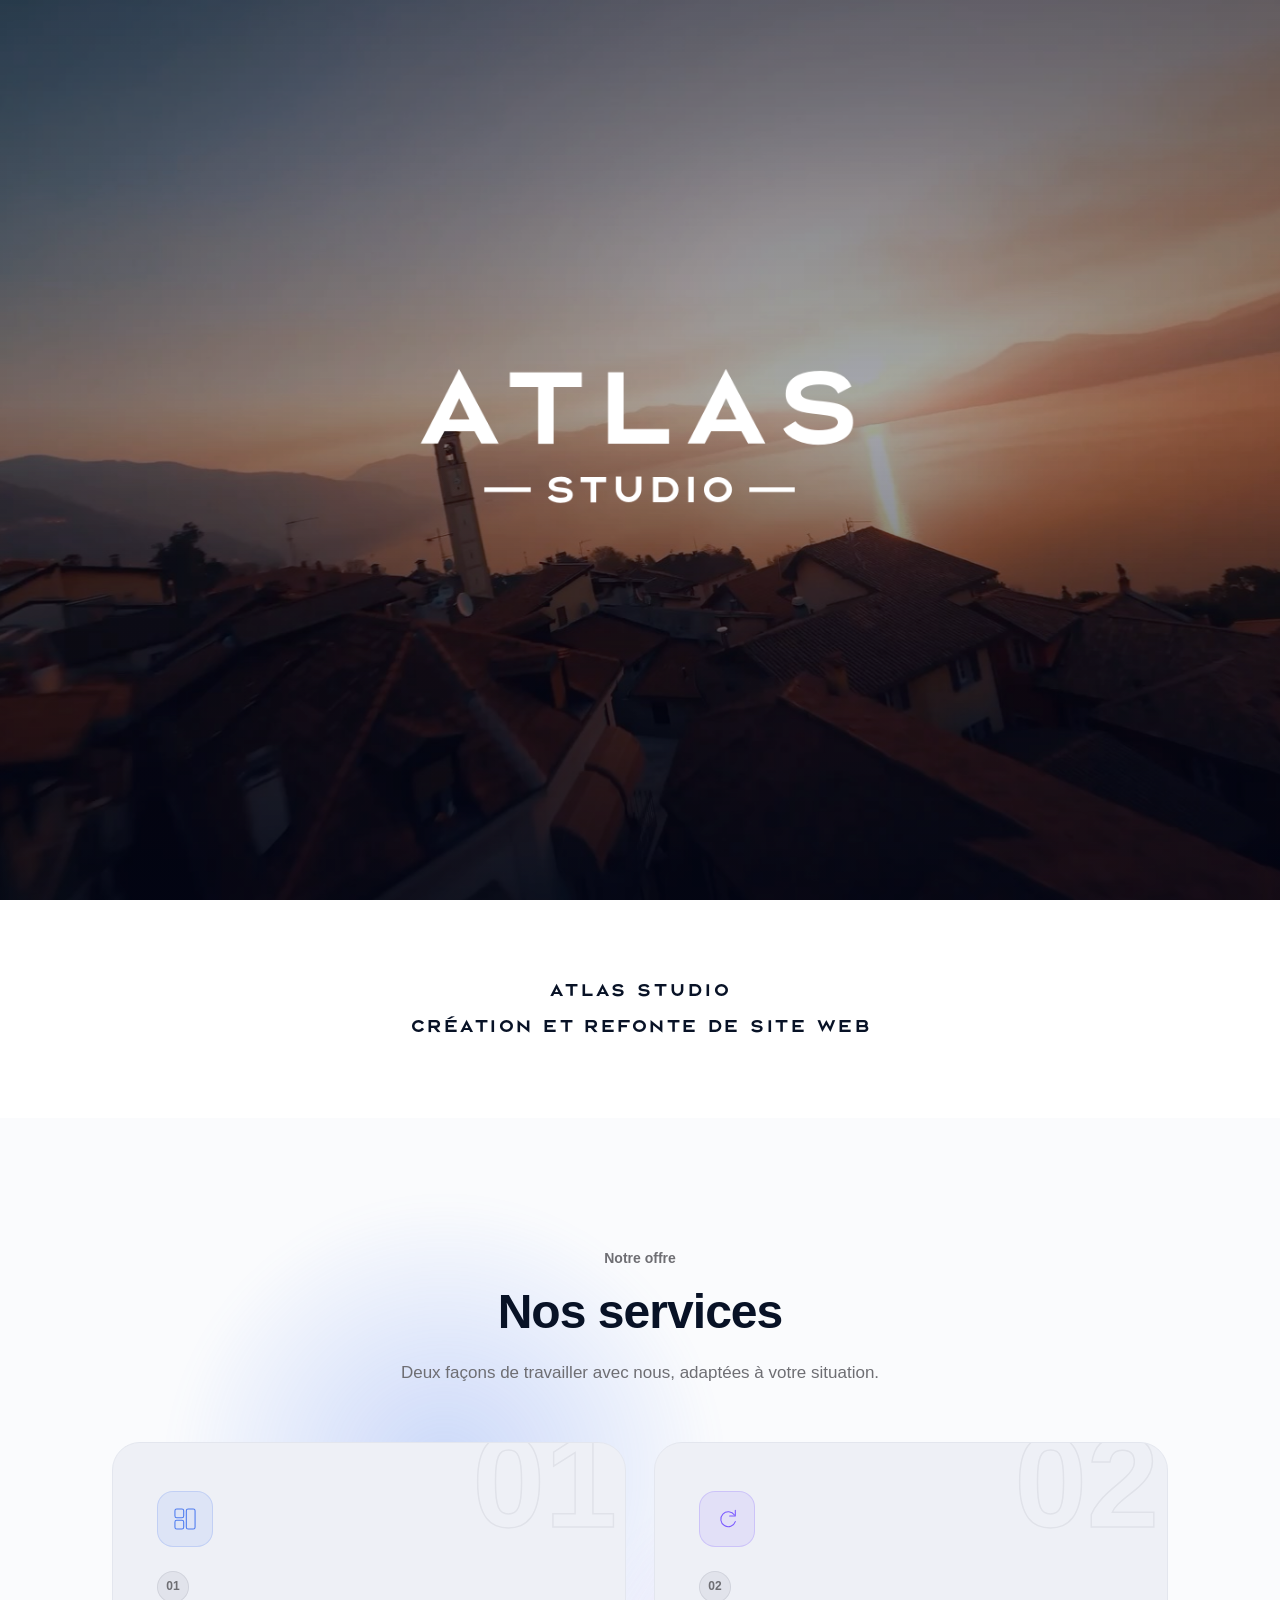
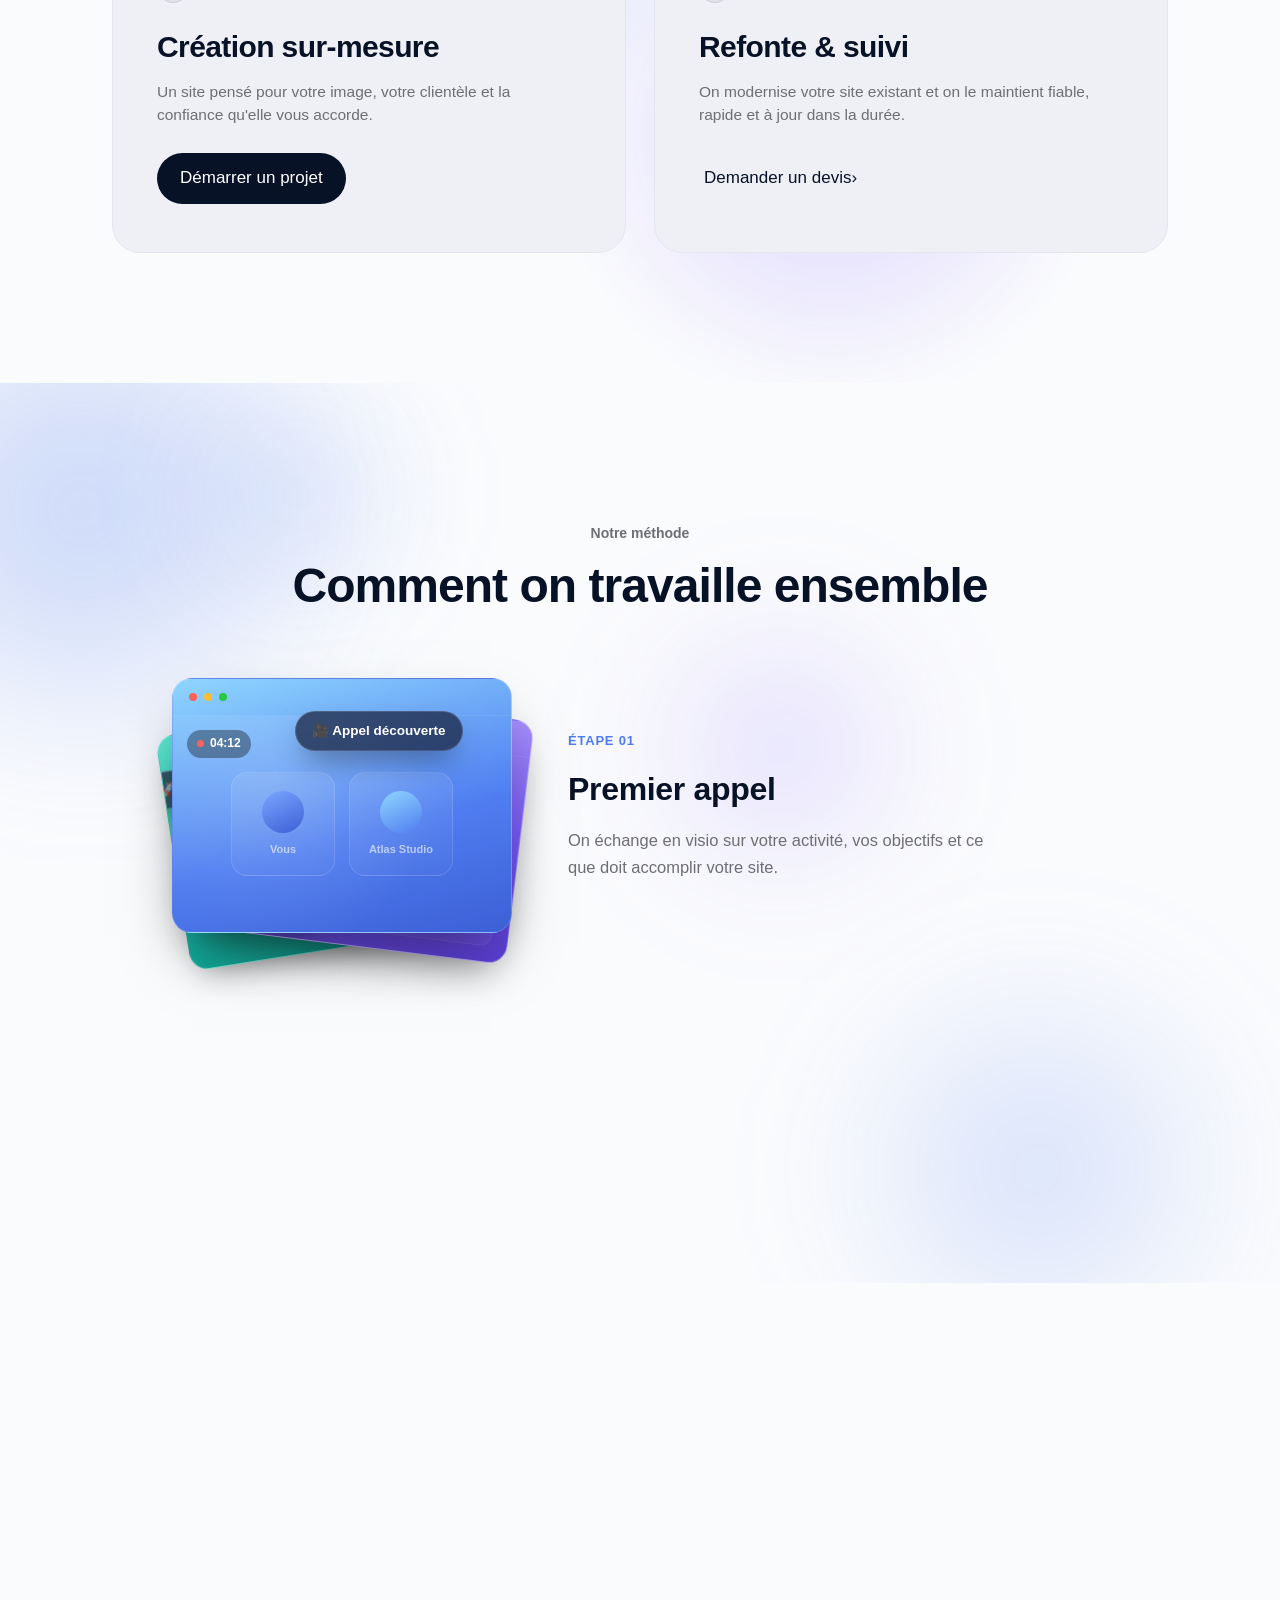
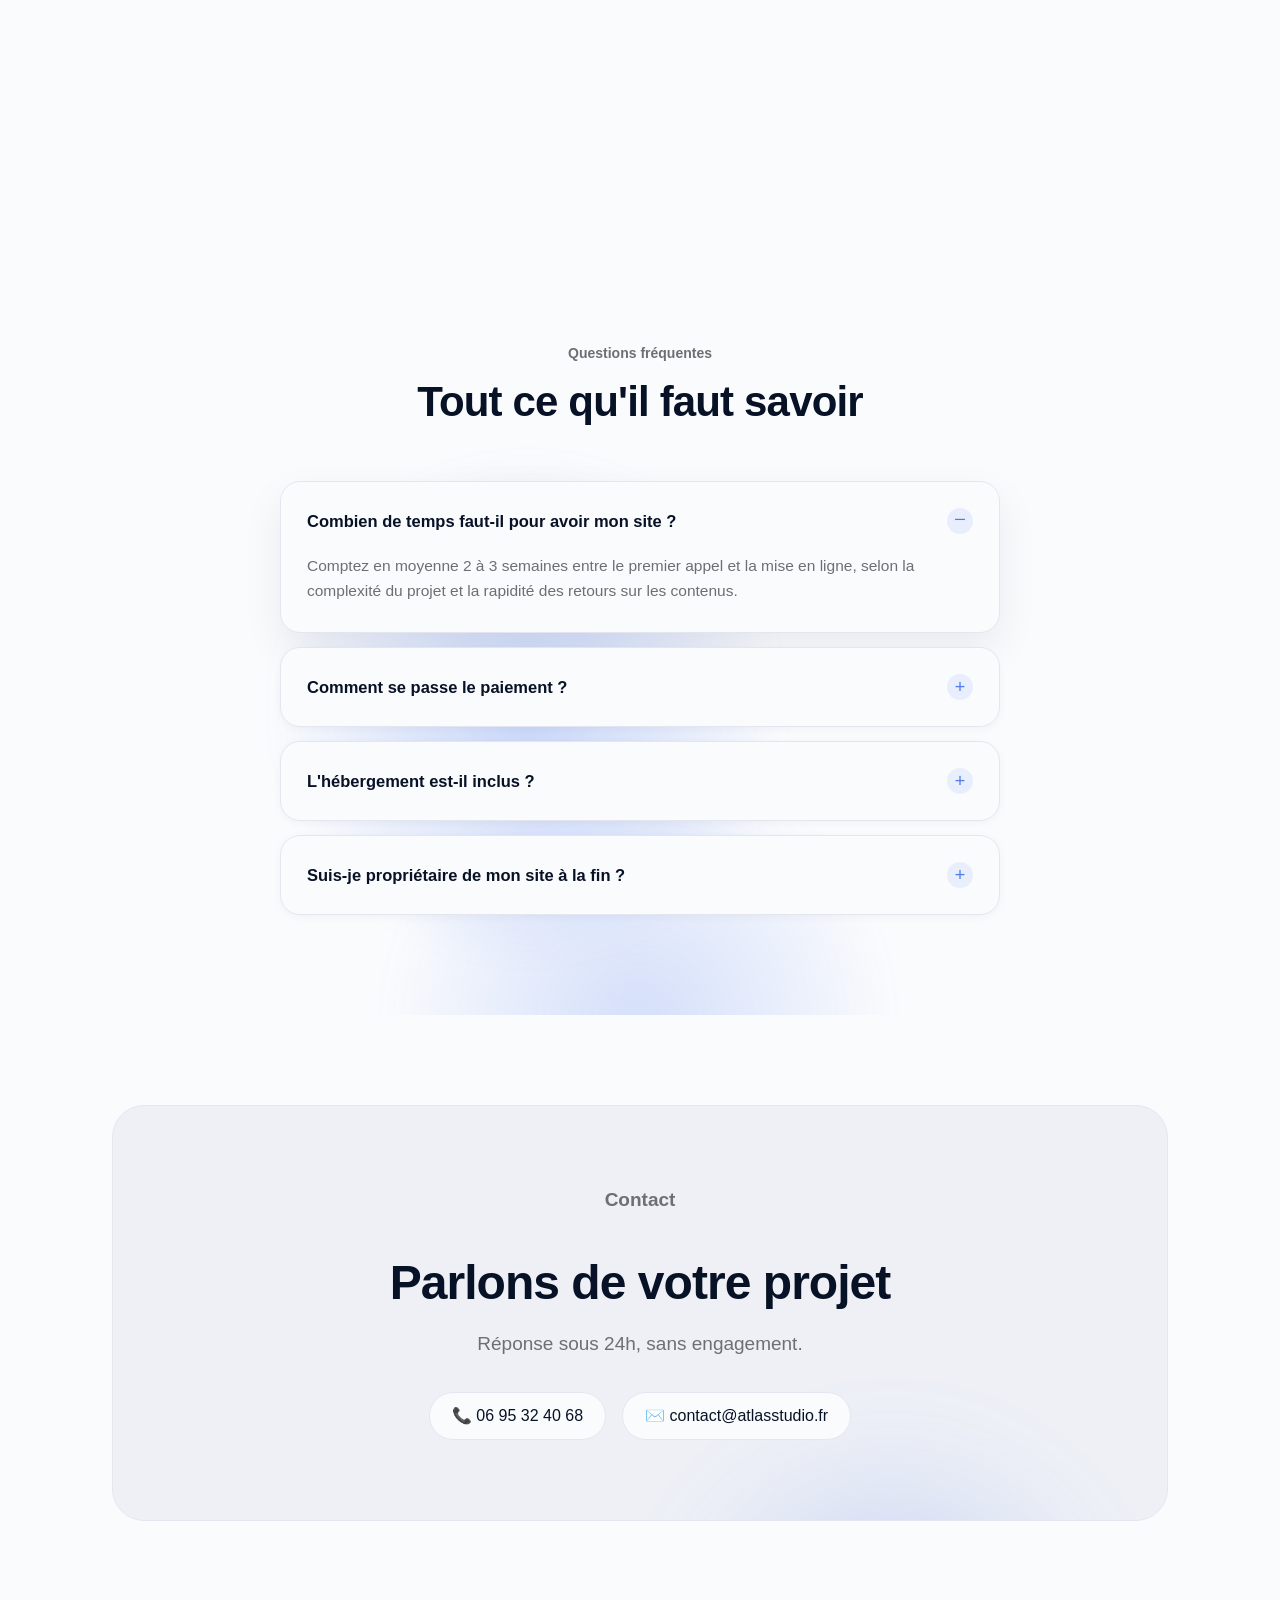
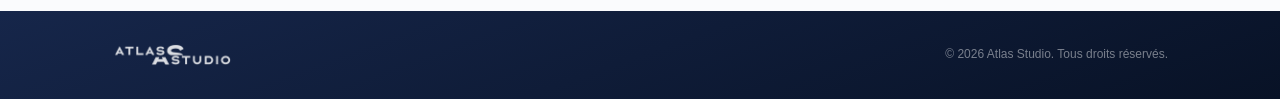
==== commit 6a969658: "Replace testimonials section with a short FAQ (delays, payment, hosting, ownership)" ====
--- a/index.html
+++ b/index.html
@@ -24,7 +24,7 @@
       <a href="#services" class="menu-item"><span>Services</span>
         <svg viewBox="0 0 24 24" width="16" height="16"><path d="M7 17 17 7M9 7h8v8" fill="none" stroke="currentColor" stroke-width="2" stroke-linecap="round" stroke-linejoin="round"/></svg>
       </a>
-      <a href="#temoignages" class="menu-item"><span>Avis</span>
+      <a href="#faq" class="menu-item"><span>FAQ</span>
         <svg viewBox="0 0 24 24" width="16" height="16"><path d="M7 17 17 7M9 7h8v8" fill="none" stroke="currentColor" stroke-width="2" stroke-linecap="round" stroke-linejoin="round"/></svg>
       </a>
     </nav>
@@ -179,34 +179,29 @@
     </div>
   </section>
 
-  <section class="testimonials" id="temoignages">
+  <section class="faq" id="faq">
     <span class="testimonials-blob testimonials-blob-1"></span>
     <span class="testimonials-blob testimonials-blob-2"></span>
     <div class="container">
-      <p class="section-tag">Avis clients</p>
-      <h2 class="scroll-fill-text" id="testimonialsTitle"><span class="word">Ce</span> <span class="word">qu'en</span> <span class="word">disent</span> <span class="word">nos</span> <span class="word">clients</span></h2>
-      <div class="testimonials-head">
-        <p>Des résultats concrets pour des cabinets qui misent sur leur image.</p>
-      </div>
-      <div class="t-cards">
-        <div class="t-card">
-          <div class="t-stars">★★★★★</div>
-          <p class="t-quote">« Un site qui reflète enfin le sérieux de notre cabinet. Nos clients nous le disent. »</p>
-          <p class="t-name">Maître C. Dubreuil</p>
-          <p class="t-role">Avocate associée</p>
-        </div>
-        <div class="t-card">
-          <div class="t-stars">★★★★★</div>
-          <p class="t-quote">« Livré dans les délais, sans surprise. Exactement ce qu'on attendait. »</p>
-          <p class="t-name">A. Moreau</p>
-          <p class="t-role">Architecte</p>
-        </div>
-        <div class="t-card">
-          <div class="t-stars">★★★★★</div>
-          <p class="t-quote">« Nos demandes de contact ont nettement augmenté depuis la refonte. »</p>
-          <p class="t-name">J. Lefèvre</p>
-          <p class="t-role">Notaire</p>
-        </div>
+      <p class="section-tag">Questions fréquentes</p>
+      <h2 class="blur-reveal">Tout ce qu'il faut savoir</h2>
+      <div class="faq-list">
+        <details class="faq-item" open>
+          <summary>Combien de temps faut-il pour avoir mon site ?</summary>
+          <p>Comptez en moyenne 2 à 3 semaines entre le premier appel et la mise en ligne, selon la complexité du projet et la rapidité des retours sur les contenus.</p>
+        </details>
+        <details class="faq-item">
+          <summary>Comment se passe le paiement ?</summary>
+          <p>Un acompte est demandé au démarrage du projet, le solde est réglé à la livraison du site. Aucun engagement de durée n'est imposé au-delà.</p>
+        </details>
+        <details class="faq-item">
+          <summary>L'hébergement est-il inclus ?</summary>
+          <p>Oui, l'hébergement et le nom de domaine sont pris en charge la première année. Ensuite, vous restez libre de continuer avec nous ou de reprendre la main.</p>
+        </details>
+        <details class="faq-item">
+          <summary>Suis-je propriétaire de mon site à la fin ?</summary>
+          <p>Oui, le site vous appartient entièrement une fois livré. Vous n'êtes lié à aucun abonnement ni à aucune licence pour continuer à l'utiliser.</p>
+        </details>
       </div>
     </div>
   </section>
--- a/styles.css
+++ b/styles.css
@@ -22,7 +22,7 @@
 }
 
 *{box-sizing:border-box;margin:0;padding:0}
-html{scroll-behavior:smooth;overflow-x:hidden;width:100%}
+html{scroll-behavior:smooth}
 body{
   font-family:-apple-system,BlinkMacSystemFont,"SF Pro Display","SF Pro Text","Helvetica Neue",Helvetica,Arial,sans-serif;
   background-color:var(--bg);
@@ -238,15 +238,6 @@
   color:var(--navy);
 }
 
-/* Scroll color-fill text effect */
-.scroll-fill-text .word{
-  color:var(--border);
-  transition:color .35s ease, background-position .35s ease;
-}
-.scroll-fill-text .word.lit{
-  color:var(--navy);
-}
-
 /* Spotlight feature sections */
 .spotlight{padding:130px 0;text-align:center;background:var(--bg);position:relative;overflow:hidden}
 .spotlight-blob{
@@ -324,7 +315,7 @@
 .spotlight-visual-icon svg{width:28px;height:28px}
 
 /* Process / steps */
-.process{text-align:center;background:var(--bg);position:relative;overflow:hidden}
+.process{text-align:center;background:var(--bg);position:relative}
 .process-scroll{position:relative;height:340vh}
 .process-pin{
   position:sticky;top:0;
@@ -334,12 +325,6 @@
   overflow:hidden;
 }
 .process-pin .container{width:100%;position:relative;z-index:1;max-width:980px}
-.process::before{
-  content:"";position:absolute;top:40px;left:50%;transform:translateX(-50%);
-  width:900px;height:500px;
-  background:radial-gradient(circle, rgba(79,125,240,0.22), transparent 65%);
-  pointer-events:none;
-}
 
 /* Layered parallax backdrop: each blob drifts at its own speed via JS */
 .process-bg-layer{position:absolute;inset:0;z-index:0;overflow:hidden;pointer-events:none}
@@ -520,12 +505,41 @@
 .process-row-text h3{font-size:clamp(24px,2.8vw,32px);font-weight:700;color:var(--navy);margin-bottom:14px;letter-spacing:-0.01em}
 .process-row-text p{color:var(--text-dim);font-size:16.5px;line-height:1.6;max-width:420px}
 
-/* Testimonials */
-.testimonials{padding:100px 0;text-align:center;background:var(--bg);position:relative;overflow:hidden}
+/* FAQ */
+.faq{padding:100px 0;text-align:center;background:var(--bg);position:relative;overflow:hidden}
+.faq h2{font-size:clamp(30px,4vw,42px);font-weight:700;letter-spacing:-0.02em;margin-bottom:48px;color:var(--navy);position:relative;z-index:1}
 .testimonials-blob{position:absolute;border-radius:50%;pointer-events:none;filter:blur(10px);will-change:transform}
 .testimonials-blob-1{top:40px;left:8%;width:520px;height:520px;background:radial-gradient(circle, rgba(79,125,240,0.3), transparent 70%)}
 .testimonials-blob-2{bottom:40px;right:6%;width:520px;height:520px;background:radial-gradient(circle, rgba(79,125,240,0.22), transparent 70%)}
-.testimonials-head p{color:var(--text-dim);font-size:19px;max-width:480px;margin:0 auto 48px}
+.faq-list{max-width:720px;margin:0 auto;text-align:left;position:relative;z-index:1;display:flex;flex-direction:column;gap:14px}
+.faq-item{
+  background:var(--bg);
+  border:1px solid var(--border);
+  border-radius:var(--radius);
+  padding:6px 26px;
+  box-shadow:0 2px 10px rgba(8,18,38,0.04);
+  transition:box-shadow .25s ease, border-color .25s ease;
+}
+.faq-item:hover{border-color:rgba(79,125,240,0.3)}
+.faq-item[open]{box-shadow:0 16px 40px rgba(8,18,38,0.07)}
+.faq-item summary{
+  list-style:none;cursor:pointer;
+  display:flex;align-items:center;justify-content:space-between;gap:16px;
+  padding:20px 0;
+  font-weight:600;font-size:16.5px;color:var(--navy);
+}
+.faq-item summary::-webkit-details-marker{display:none}
+.faq-item summary::after{
+  content:"+";
+  flex-shrink:0;
+  width:26px;height:26px;border-radius:50%;
+  display:flex;align-items:center;justify-content:center;
+  background:rgba(79,125,240,0.1);color:var(--accent);
+  font-size:18px;font-weight:400;
+  transition:transform .25s ease;
+}
+.faq-item[open] summary::after{content:"–";transform:rotate(180deg)}
+.faq-item p{color:var(--text-dim);font-size:15.5px;line-height:1.6;padding-bottom:22px}
 
 .stats-strip{
   display:flex;justify-content:center;gap:64px;
@@ -543,20 +557,6 @@
   letter-spacing:-0.02em;line-height:1;margin-left:-2px;
 }
 .stat-label{color:var(--text-dim);font-size:14px;margin-top:8px}
-.t-cards{display:grid;grid-template-columns:repeat(3,1fr);gap:20px;text-align:left}
-.t-card{
-  background:var(--bg);
-  border:1px solid var(--border);
-  border-radius:var(--radius);
-  padding:30px 26px;
-  box-shadow:0 2px 10px rgba(8,18,38,0.04);
-  transition:transform .3s ease, box-shadow .3s ease;
-}
-.t-card:hover{transform:translateY(-4px);box-shadow:0 16px 40px rgba(8,18,38,0.08)}
-.t-stars{color:var(--navy);font-size:14px;margin-bottom:16px;letter-spacing:2px}
-.t-quote{font-size:15px;color:var(--text);margin-bottom:20px}
-.t-name{font-weight:600;font-size:14.5px}
-.t-role{color:var(--text-dim);font-size:13.5px}
 
 /* CTA / contact */
 .cta-band{padding:90px 0;text-align:center;background:var(--bg)}
@@ -616,7 +616,7 @@
 .btn-block{width:100%}
 
 /* Footer */
-.footer{padding:32px 0;background:var(--accent)}
+.footer{padding:32px 0;background:linear-gradient(160deg, var(--navy-soft), var(--navy))}
 .footer-inner{
   display:flex;justify-content:space-between;align-items:center;
   flex-wrap:wrap;gap:14px;
@@ -632,10 +632,6 @@
 .blur-reveal.is-visible{opacity:1;filter:blur(0);transform:translateY(0)}
 
 /* Responsive */
-@media (max-width:980px){
-  .t-cards{grid-template-columns:repeat(2,1fr)}
-}
-
 @media (max-width:820px){
   .spotlight-grid{grid-template-columns:1fr;gap:48px}
   .process-stage{flex-direction:column;gap:28px;align-items:stretch}
@@ -647,7 +643,6 @@
 
 @media (max-width:768px){
   .hero-actions{flex-direction:column;gap:14px}
-  .t-cards{grid-template-columns:1fr}
   .stats-strip{flex-wrap:wrap;gap:32px;row-gap:28px}
   .footer-inner{flex-direction:column;text-align:center}
   .hero-logo{width:min(320px,70%)}
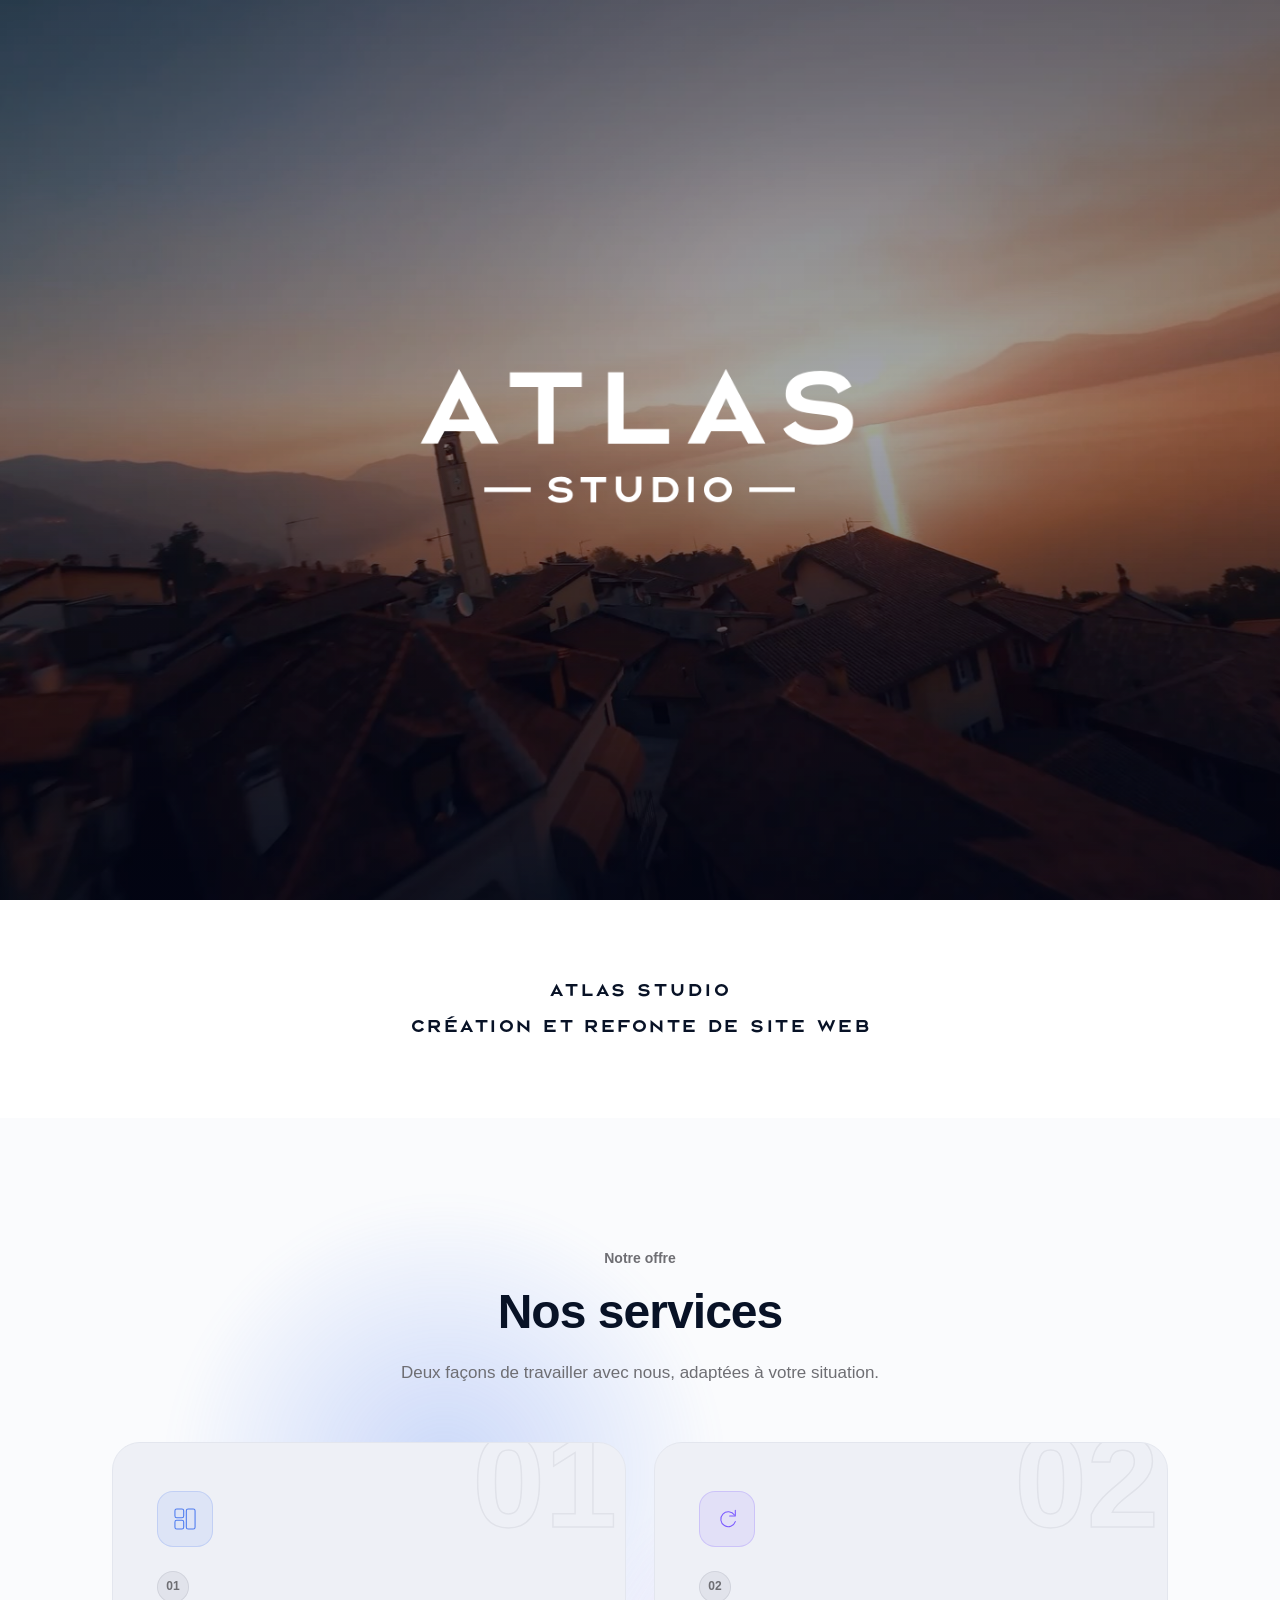
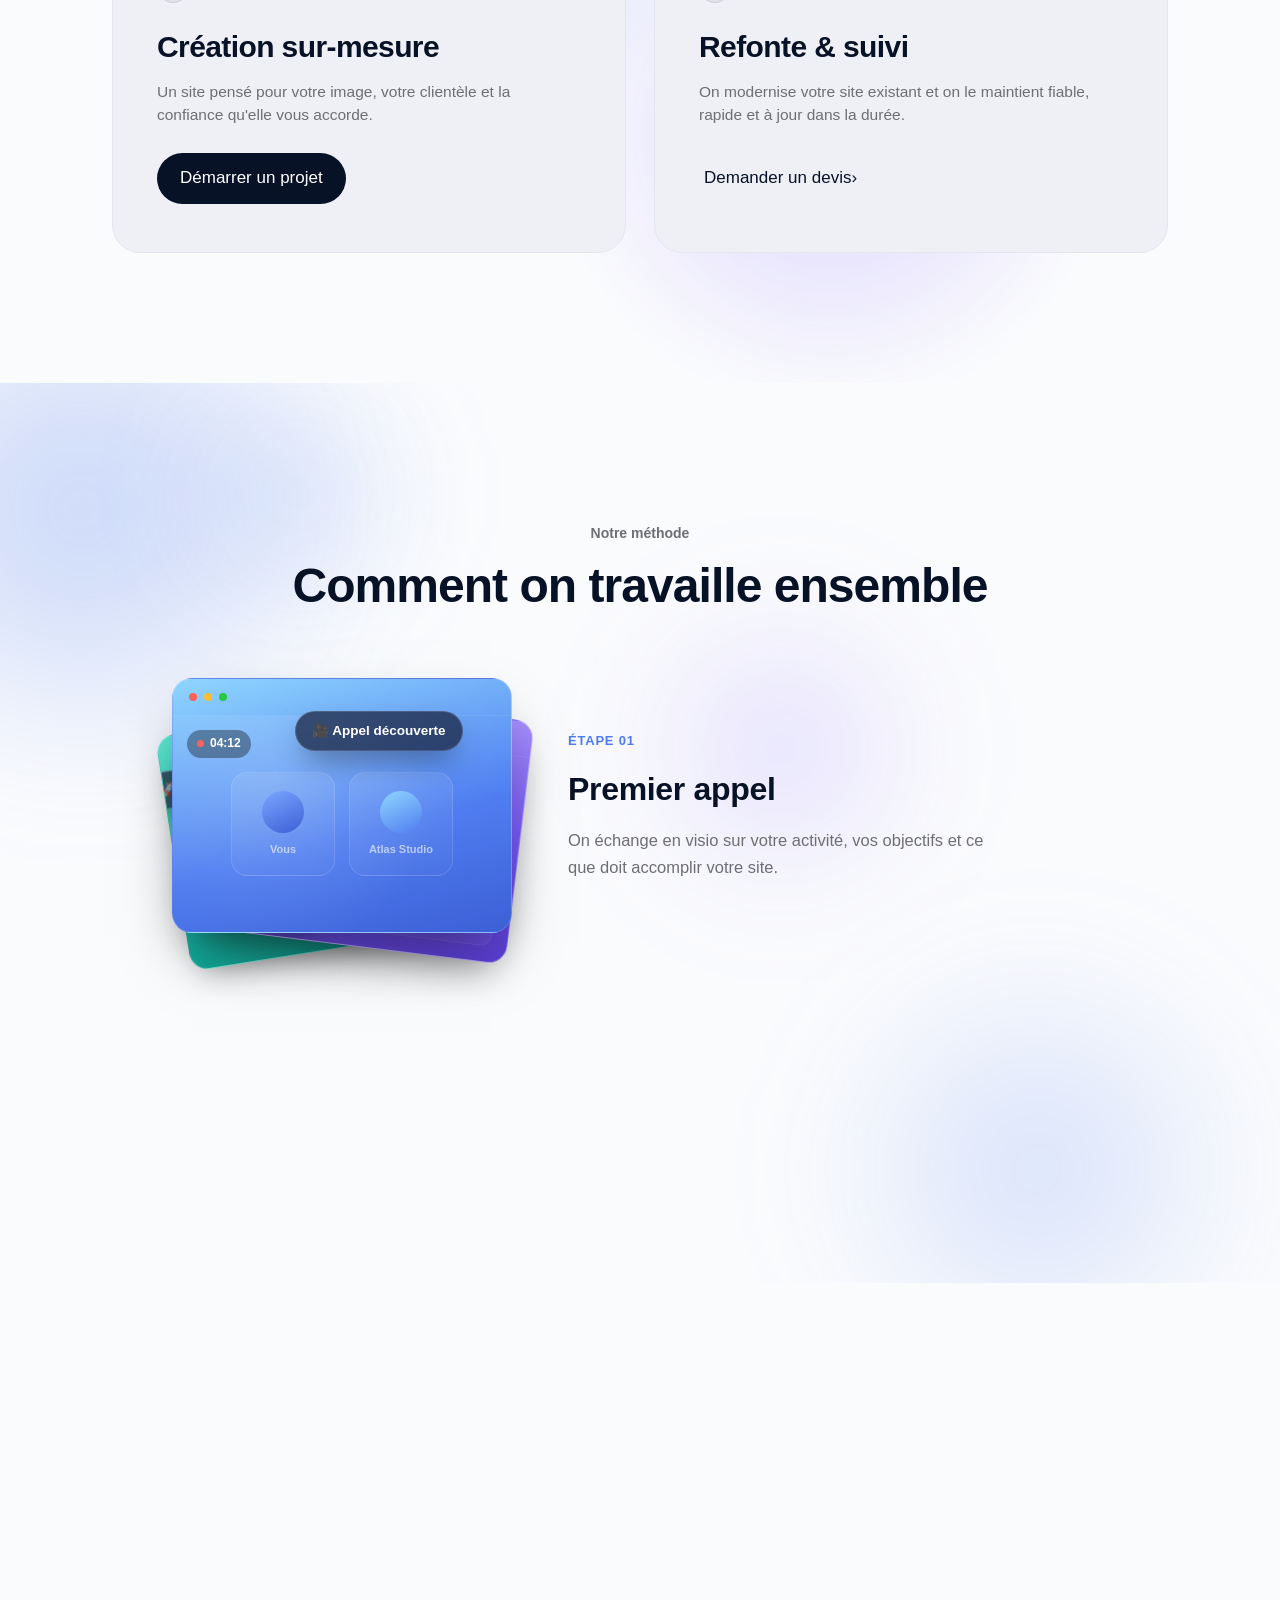
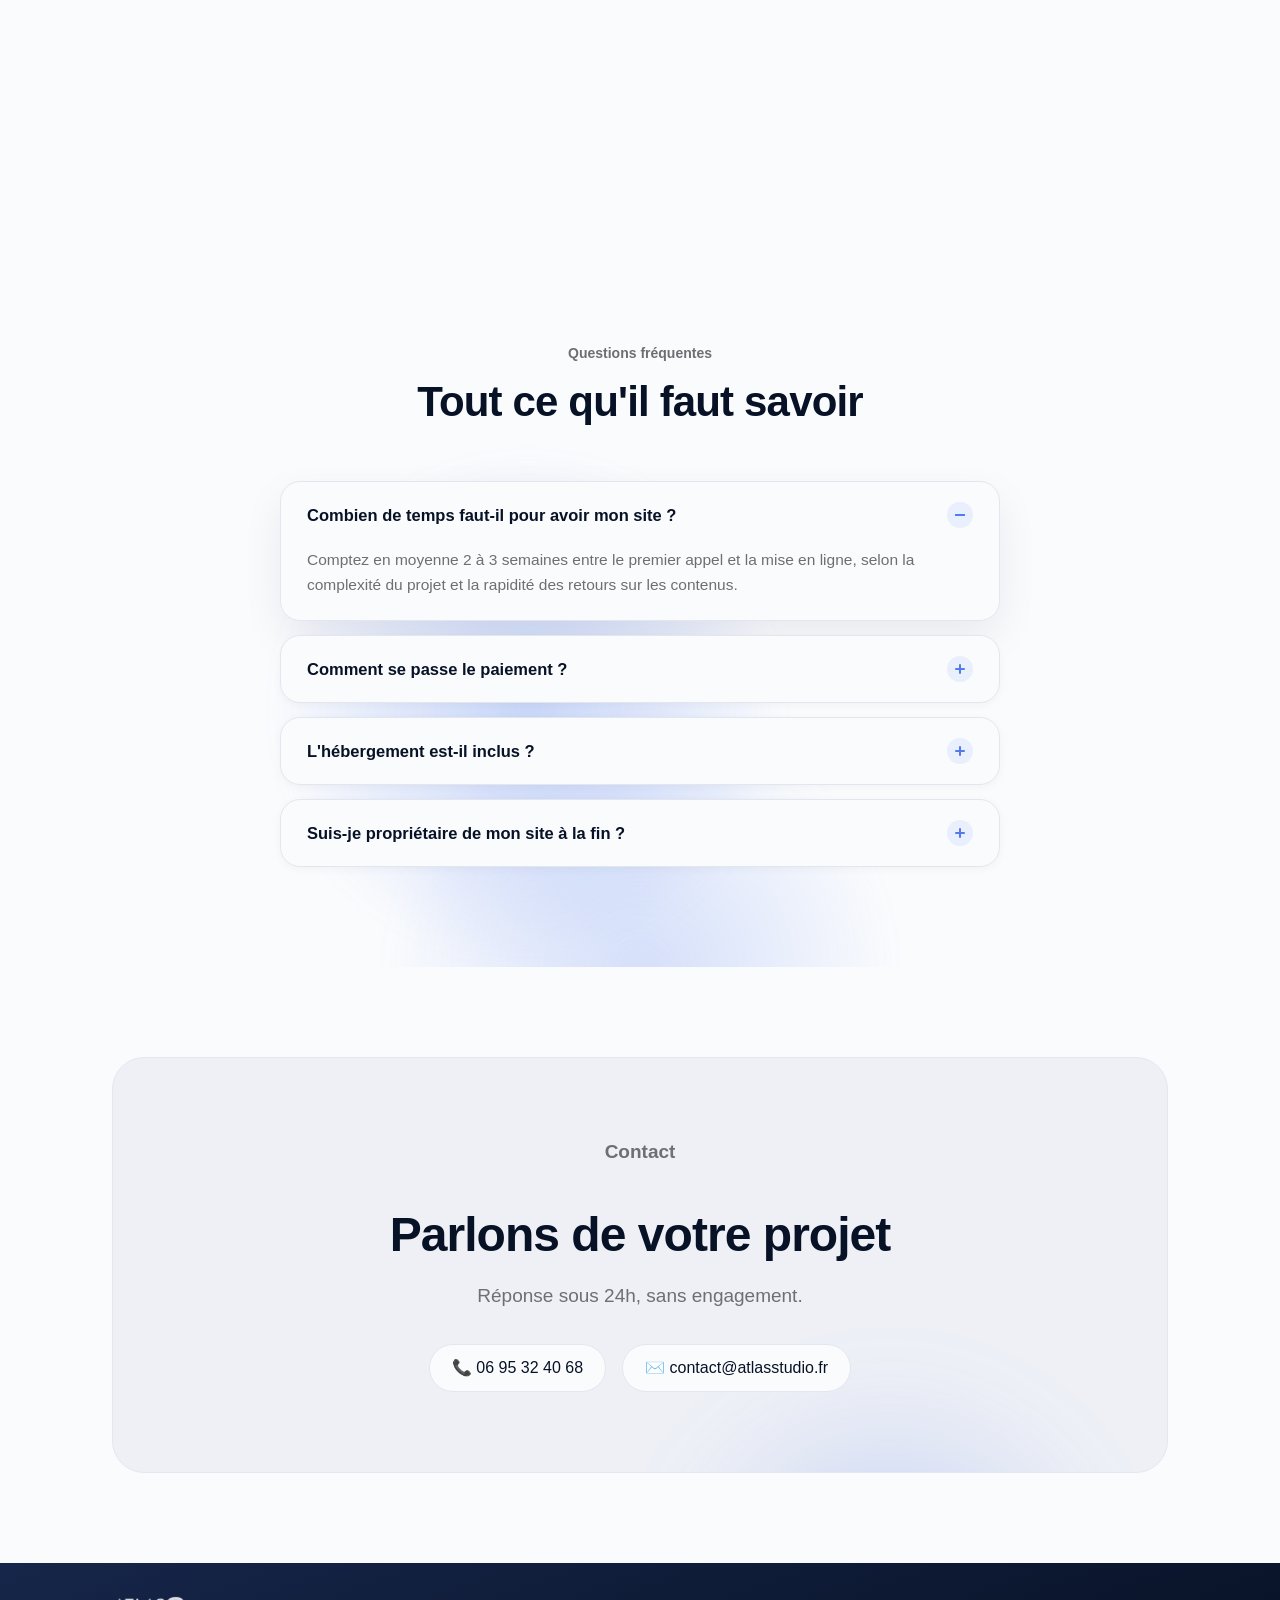
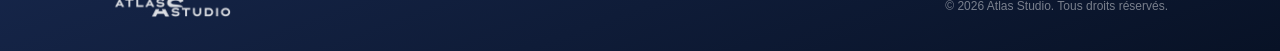
==== commit be39a6c2: "Animate FAQ accordion with smooth height transition, add Notre methode to menu" ====
--- a/index.html
+++ b/index.html
@@ -22,6 +22,9 @@
     </div>
     <nav class="menu-panel" id="menuPanel">
       <a href="#services" class="menu-item"><span>Services</span>
+        <svg viewBox="0 0 24 24" width="16" height="16"><path d="M7 17 17 7M9 7h8v8" fill="none" stroke="currentColor" stroke-width="2" stroke-linecap="round" stroke-linejoin="round"/></svg>
+      </a>
+      <a href="#etapes" class="menu-item"><span>Notre méthode</span>
         <svg viewBox="0 0 24 24" width="16" height="16"><path d="M7 17 17 7M9 7h8v8" fill="none" stroke="currentColor" stroke-width="2" stroke-linecap="round" stroke-linejoin="round"/></svg>
       </a>
       <a href="#faq" class="menu-item"><span>FAQ</span>
@@ -186,22 +189,42 @@
       <p class="section-tag">Questions fréquentes</p>
       <h2 class="blur-reveal">Tout ce qu'il faut savoir</h2>
       <div class="faq-list">
-        <details class="faq-item" open>
-          <summary>Combien de temps faut-il pour avoir mon site ?</summary>
-          <p>Comptez en moyenne 2 à 3 semaines entre le premier appel et la mise en ligne, selon la complexité du projet et la rapidité des retours sur les contenus.</p>
-        </details>
-        <details class="faq-item">
-          <summary>Comment se passe le paiement ?</summary>
-          <p>Un acompte est demandé au démarrage du projet, le solde est réglé à la livraison du site. Aucun engagement de durée n'est imposé au-delà.</p>
-        </details>
-        <details class="faq-item">
-          <summary>L'hébergement est-il inclus ?</summary>
-          <p>Oui, l'hébergement et le nom de domaine sont pris en charge la première année. Ensuite, vous restez libre de continuer avec nous ou de reprendre la main.</p>
-        </details>
-        <details class="faq-item">
-          <summary>Suis-je propriétaire de mon site à la fin ?</summary>
-          <p>Oui, le site vous appartient entièrement une fois livré. Vous n'êtes lié à aucun abonnement ni à aucune licence pour continuer à l'utiliser.</p>
-        </details>
+        <div class="faq-item is-open">
+          <button class="faq-question" type="button">
+            <span>Combien de temps faut-il pour avoir mon site ?</span>
+            <span class="faq-icon"></span>
+          </button>
+          <div class="faq-answer">
+            <p>Comptez en moyenne 2 à 3 semaines entre le premier appel et la mise en ligne, selon la complexité du projet et la rapidité des retours sur les contenus.</p>
+          </div>
+        </div>
+        <div class="faq-item">
+          <button class="faq-question" type="button">
+            <span>Comment se passe le paiement ?</span>
+            <span class="faq-icon"></span>
+          </button>
+          <div class="faq-answer">
+            <p>Un acompte est demandé au démarrage du projet, le solde est réglé à la livraison du site. Aucun engagement de durée n'est imposé au-delà.</p>
+          </div>
+        </div>
+        <div class="faq-item">
+          <button class="faq-question" type="button">
+            <span>L'hébergement est-il inclus ?</span>
+            <span class="faq-icon"></span>
+          </button>
+          <div class="faq-answer">
+            <p>Oui, l'hébergement et le nom de domaine sont pris en charge la première année. Ensuite, vous restez libre de continuer avec nous ou de reprendre la main.</p>
+          </div>
+        </div>
+        <div class="faq-item">
+          <button class="faq-question" type="button">
+            <span>Suis-je propriétaire de mon site à la fin ?</span>
+            <span class="faq-icon"></span>
+          </button>
+          <div class="faq-answer">
+            <p>Oui, le site vous appartient entièrement une fois livré. Vous n'êtes lié à aucun abonnement ni à aucune licence pour continuer à l'utiliser.</p>
+          </div>
+        </div>
       </div>
     </div>
   </section>
--- a/styles.css
+++ b/styles.css
@@ -516,30 +516,34 @@
   background:var(--bg);
   border:1px solid var(--border);
   border-radius:var(--radius);
-  padding:6px 26px;
+  overflow:hidden;
   box-shadow:0 2px 10px rgba(8,18,38,0.04);
   transition:box-shadow .25s ease, border-color .25s ease;
 }
 .faq-item:hover{border-color:rgba(79,125,240,0.3)}
-.faq-item[open]{box-shadow:0 16px 40px rgba(8,18,38,0.07)}
-.faq-item summary{
-  list-style:none;cursor:pointer;
+.faq-item.is-open{box-shadow:0 16px 40px rgba(8,18,38,0.07)}
+.faq-question{
+  width:100%;
+  background:none;border:none;cursor:pointer;font:inherit;text-align:left;
   display:flex;align-items:center;justify-content:space-between;gap:16px;
-  padding:20px 0;
+  padding:20px 26px;
   font-weight:600;font-size:16.5px;color:var(--navy);
 }
-.faq-item summary::-webkit-details-marker{display:none}
-.faq-item summary::after{
-  content:"+";
-  flex-shrink:0;
+.faq-icon{
+  position:relative;flex-shrink:0;
   width:26px;height:26px;border-radius:50%;
-  display:flex;align-items:center;justify-content:center;
   background:rgba(79,125,240,0.1);color:var(--accent);
-  font-size:18px;font-weight:400;
-  transition:transform .25s ease;
-}
-.faq-item[open] summary::after{content:"–";transform:rotate(180deg)}
-.faq-item p{color:var(--text-dim);font-size:15.5px;line-height:1.6;padding-bottom:22px}
+}
+.faq-icon::before, .faq-icon::after{
+  content:"";position:absolute;top:50%;left:50%;
+  background:currentColor;border-radius:1px;
+  transform:translate(-50%,-50%);
+}
+.faq-icon::before{width:10px;height:2px}
+.faq-icon::after{width:2px;height:10px;transition:transform .35s cubic-bezier(.16,1,.3,1)}
+.faq-item.is-open .faq-icon::after{transform:translate(-50%,-50%) rotate(90deg)}
+.faq-answer{max-height:0;overflow:hidden;transition:max-height .45s cubic-bezier(.16,1,.3,1)}
+.faq-answer p{color:var(--text-dim);font-size:15.5px;line-height:1.6;padding:0 26px 22px}
 
 .stats-strip{
   display:flex;justify-content:center;gap:64px;
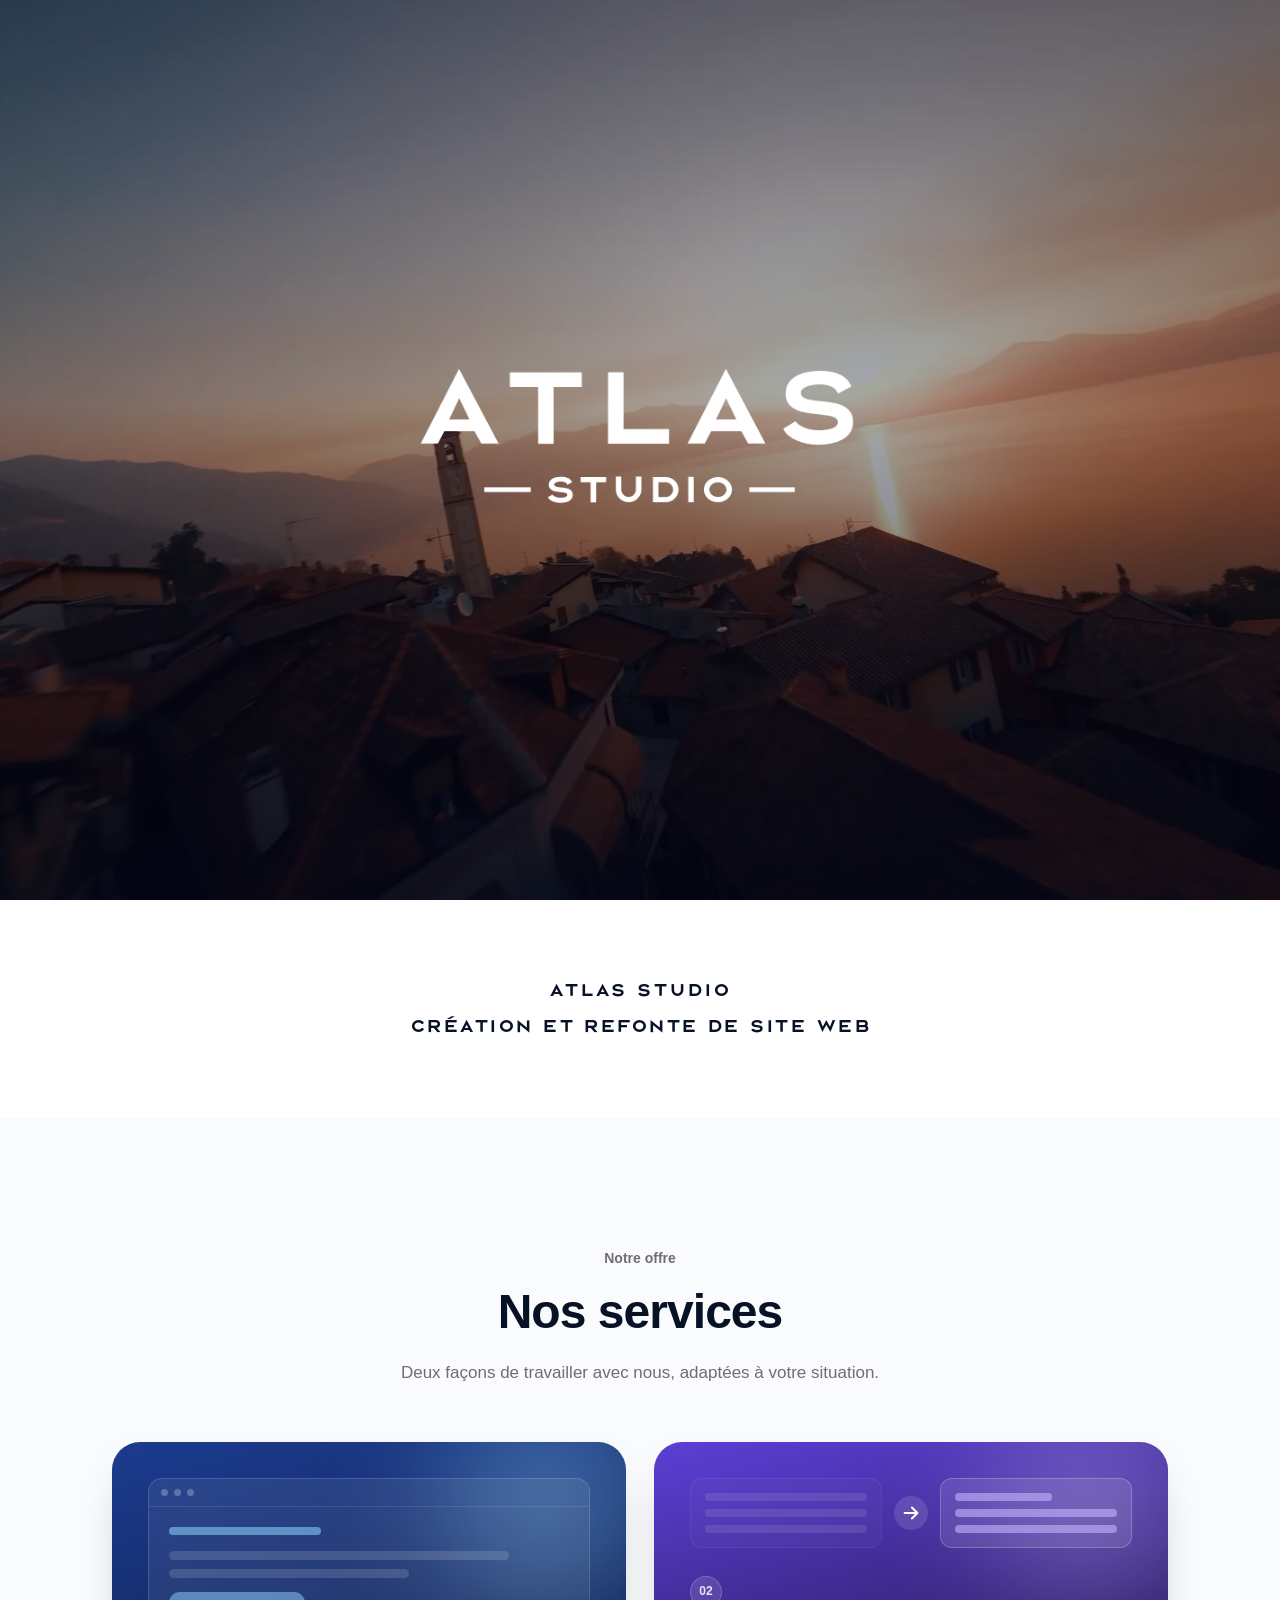
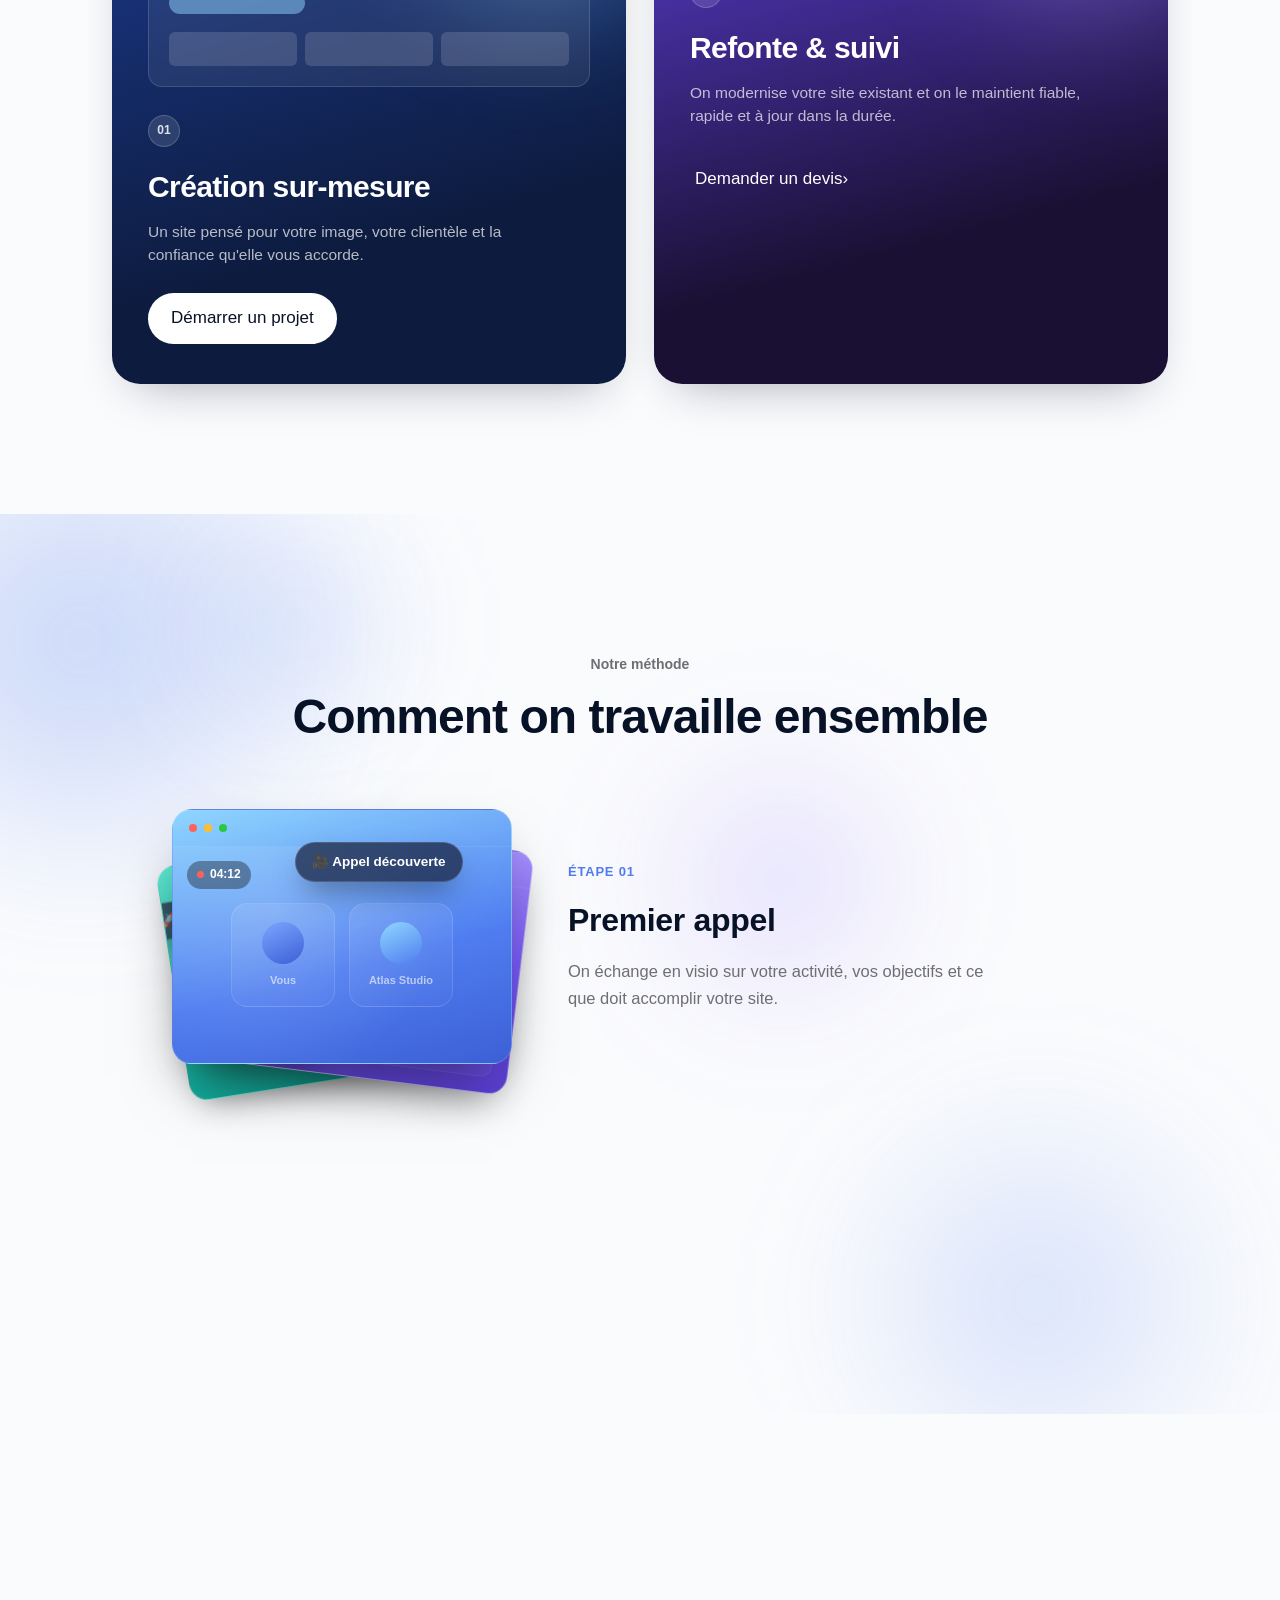
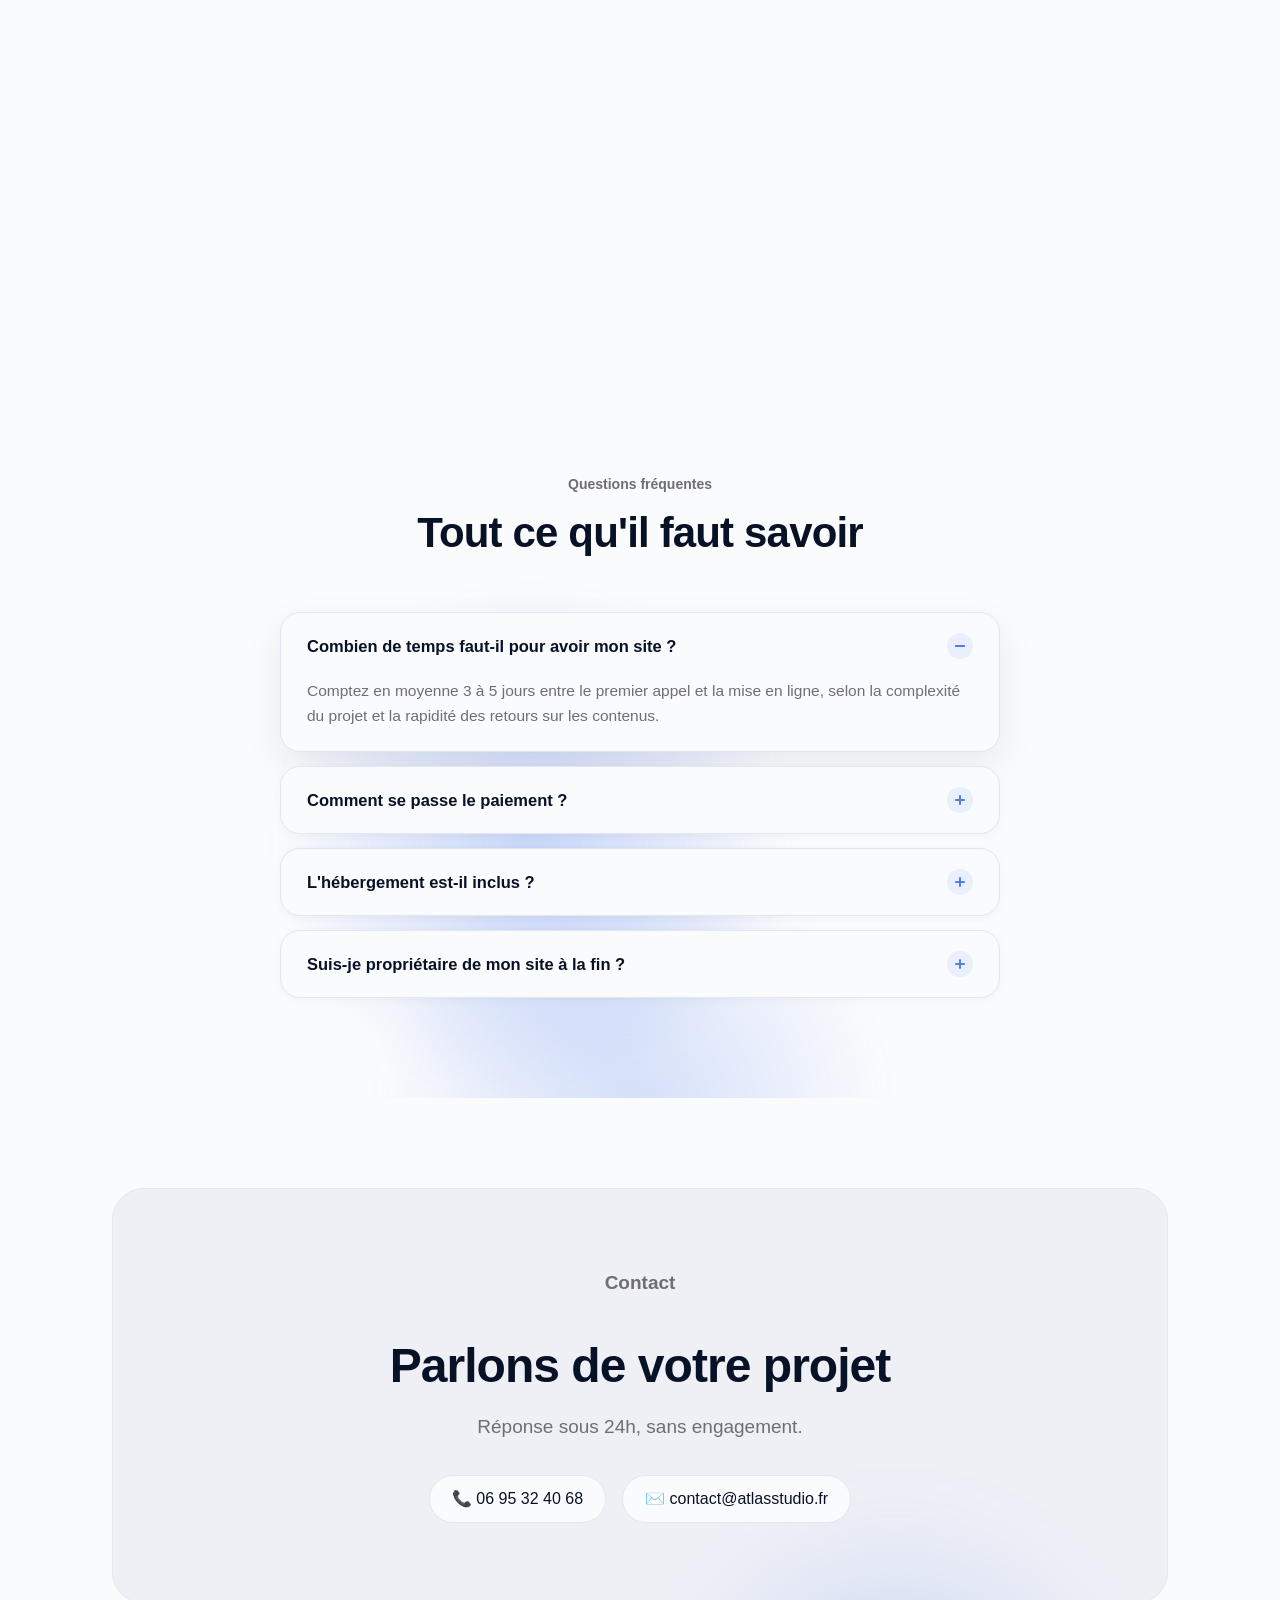
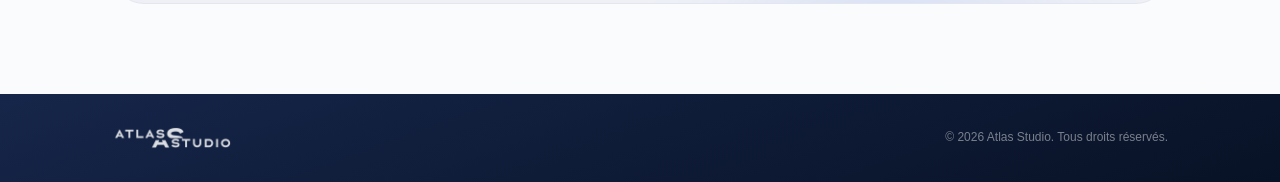
==== commit a18daa98: "Redesign services section with bold gradient cards and mockup visuals, fix delivery time in FAQ" ====
--- a/index.html
+++ b/index.html
@@ -54,39 +54,58 @@
   </section>
 
   <section class="spotlight" id="services">
-    <span class="spotlight-blob spotlight-blob-1"></span>
-    <span class="spotlight-blob spotlight-blob-2"></span>
     <div class="container">
       <p class="section-tag">Notre offre</p>
       <h2 class="spotlight-title blur-reveal">Nos services</h2>
       <p class="spotlight-subtitle">Deux façons de travailler avec nous, adaptées à votre situation.</p>
     </div>
     <div class="container spotlight-grid">
-      <div class="spotlight-item" data-num="01">
+      <div class="spotlight-item spotlight-item-1">
+        <div class="spotlight-glow"></div>
         <div class="spotlight-visual">
-          <div class="spotlight-visual-inner">
-            <span class="spotlight-visual-icon">
-              <svg viewBox="0 0 64 64" width="56" height="56"><rect x="9" y="9" width="20" height="20" rx="4" fill="none" stroke="currentColor" stroke-width="2.5"/><rect x="35" y="9" width="20" height="46" rx="4" fill="none" stroke="currentColor" stroke-width="2.5"/><rect x="9" y="35" width="20" height="20" rx="4" fill="none" stroke="currentColor" stroke-width="2.5"/></svg>
-            </span>
-          </div>
-        </div>
-        <span class="spotlight-num">01</span>
+          <div class="spotlight-window">
+            <div class="spotlight-window-bar"><span></span><span></span><span></span></div>
+            <div class="spotlight-window-body">
+              <span class="mock-block mock-header"></span>
+              <span class="mock-block mock-line mock-line-lg"></span>
+              <span class="mock-block mock-line mock-line-md"></span>
+              <span class="mock-block mock-btn"></span>
+              <div class="mock-grid">
+                <span class="mock-block"></span>
+                <span class="mock-block"></span>
+                <span class="mock-block"></span>
+              </div>
+            </div>
+          </div>
+        </div>
         <div class="spotlight-content">
+          <span class="spotlight-num">01</span>
           <h3>Création sur-mesure</h3>
           <p>Un site pensé pour votre image, votre clientèle et la confiance qu'elle vous accorde.</p>
           <a href="demarrer.html" class="btn btn-primary">Démarrer un projet</a>
         </div>
       </div>
-      <div class="spotlight-item" data-num="02">
+      <div class="spotlight-item spotlight-item-2">
+        <div class="spotlight-glow"></div>
         <div class="spotlight-visual">
-          <div class="spotlight-visual-inner">
-            <span class="spotlight-visual-icon">
-              <svg viewBox="0 0 64 64" width="56" height="56"><path d="M49 23a17 17 0 1 0 2 15" fill="none" stroke="currentColor" stroke-width="2.5" stroke-linecap="round"/><path d="M51 12v13H38" fill="none" stroke="currentColor" stroke-width="2.5" stroke-linejoin="round" stroke-linecap="round"/></svg>
-            </span>
-          </div>
-        </div>
-        <span class="spotlight-num">02</span>
+          <div class="spotlight-refresh">
+            <div class="refresh-card refresh-card-before">
+              <span class="mock-block"></span>
+              <span class="mock-block"></span>
+              <span class="mock-block"></span>
+            </div>
+            <div class="refresh-arrow">
+              <svg viewBox="0 0 24 24" width="22" height="22"><path d="M5 12h14M13 6l6 6-6 6" fill="none" stroke="currentColor" stroke-width="2.2" stroke-linecap="round" stroke-linejoin="round"/></svg>
+            </div>
+            <div class="refresh-card refresh-card-after">
+              <span class="mock-block"></span>
+              <span class="mock-block"></span>
+              <span class="mock-block"></span>
+            </div>
+          </div>
+        </div>
         <div class="spotlight-content">
+          <span class="spotlight-num">02</span>
           <h3>Refonte & suivi</h3>
           <p>On modernise votre site existant et on le maintient fiable, rapide et à jour dans la durée.</p>
           <a href="demarrer.html" class="btn btn-ghost">Demander un devis</a>
@@ -195,7 +214,7 @@
             <span class="faq-icon"></span>
           </button>
           <div class="faq-answer">
-            <p>Comptez en moyenne 2 à 3 semaines entre le premier appel et la mise en ligne, selon la complexité du projet et la rapidité des retours sur les contenus.</p>
+            <p>Comptez en moyenne 3 à 5 jours entre le premier appel et la mise en ligne, selon la complexité du projet et la rapidité des retours sur les contenus.</p>
           </div>
         </div>
         <div class="faq-item">
--- a/styles.css
+++ b/styles.css
@@ -240,17 +240,6 @@
 
 /* Spotlight feature sections */
 .spotlight{padding:130px 0;text-align:center;background:var(--bg);position:relative;overflow:hidden}
-.spotlight-blob{
-  position:absolute;border-radius:50%;pointer-events:none;filter:blur(10px);will-change:transform;
-}
-.spotlight-blob-1{
-  top:40px;left:10%;width:560px;height:560px;
-  background:radial-gradient(circle, rgba(79,125,240,0.28), transparent 70%);
-}
-.spotlight-blob-2{
-  bottom:40px;right:8%;width:560px;height:560px;
-  background:radial-gradient(circle, rgba(124,92,255,0.24), transparent 70%);
-}
 .spotlight .section-tag{color:var(--text-dim);position:relative;z-index:1}
 .spotlight-title{
   font-size:clamp(30px,4vw,48px);
@@ -267,52 +256,69 @@
 }
 .spotlight-item{
   position:relative;
-  background:var(--bg-soft);
-  border:1px solid var(--border);
   border-radius:28px;
-  padding:48px 44px;
+  padding:36px 36px 40px;
   overflow:hidden;
-  transition:transform .35s cubic-bezier(.16,1,.3,1), border-color .35s ease, box-shadow .35s ease;
-}
-.spotlight-item:hover{
-  border-color:transparent;
-  transform:translateY(-6px);
-  box-shadow:0 30px 60px -20px rgba(15,30,80,0.25);
-}
-.spotlight-item::after{
-  content:attr(data-num);
-  position:absolute;top:-26px;right:8px;
-  font-size:130px;font-weight:800;line-height:1;
-  color:transparent;-webkit-text-stroke:1.5px rgba(8,18,38,0.06);
-  z-index:0;pointer-events:none;user-select:none;
-}
+  transition:transform .35s cubic-bezier(.16,1,.3,1), box-shadow .35s ease;
+  box-shadow:0 20px 50px -24px rgba(8,18,38,0.4);
+}
+.spotlight-item-1{background:linear-gradient(165deg,#1c3b8f 0%,#0d1b3e 70%)}
+.spotlight-item-2{background:linear-gradient(165deg,#5b3fd6 0%,#1a1033 70%)}
+.spotlight-item:hover{transform:translateY(-8px);box-shadow:0 36px 70px -26px rgba(8,18,38,0.5)}
+.spotlight-glow{
+  position:absolute;border-radius:50%;pointer-events:none;filter:blur(50px);
+  width:320px;height:320px;top:-100px;right:-80px;
+}
+.spotlight-item-1 .spotlight-glow{background:radial-gradient(circle, rgba(143,214,255,0.45), transparent 70%)}
+.spotlight-item-2 .spotlight-glow{background:radial-gradient(circle, rgba(196,181,253,0.4), transparent 70%)}
 .spotlight-num{
   display:inline-flex;align-items:center;justify-content:center;
   width:32px;height:32px;border-radius:50%;
-  background:rgba(8,18,38,0.05);
-  border:1px solid rgba(8,18,38,0.08);
-  font-size:12px;font-weight:600;color:var(--text-dim);
-  margin-bottom:22px;position:relative;z-index:1;
+  background:rgba(255,255,255,0.12);
+  border:1px solid rgba(255,255,255,0.18);
+  font-size:12px;font-weight:600;color:rgba(255,255,255,0.85);
+  margin-bottom:18px;position:relative;z-index:1;
 }
 .spotlight-content{max-width:420px;position:relative;z-index:1}
-.spotlight-content h3{font-size:clamp(24px,3vw,30px);font-weight:700;letter-spacing:-0.02em;margin-bottom:12px;color:var(--navy)}
-.spotlight-content p{color:var(--text-dim);font-size:15.5px;margin-bottom:26px}
-.spotlight-visual{
-  position:relative;
-  width:56px;height:56px;margin-bottom:24px;
-  border-radius:16px;
-  background:rgba(79,125,240,0.1);
-  border:1px solid rgba(79,125,240,0.2);
-}
-.spotlight-visual-inner{position:absolute;inset:0;border-radius:16px;overflow:hidden}
-.spotlight-visual-icon{
-  position:absolute;inset:0;z-index:1;
-  display:flex;align-items:center;justify-content:center;
-  color:var(--accent);
-}
-.spotlight-item:nth-child(2) .spotlight-visual-icon{color:#7c5cff}
-.spotlight-item:nth-child(2) .spotlight-visual{background:rgba(124,92,255,0.1);border-color:rgba(124,92,255,0.22)}
-.spotlight-visual-icon svg{width:28px;height:28px}
+.spotlight-content h3{font-size:clamp(24px,3vw,30px);font-weight:700;letter-spacing:-0.02em;margin-bottom:12px;color:#fff}
+.spotlight-content p{color:rgba(255,255,255,0.7);font-size:15.5px;margin-bottom:26px}
+.spotlight-item .btn-primary{background:#fff;color:var(--navy)}
+.spotlight-item .btn-primary:hover{background:rgba(255,255,255,0.85);box-shadow:0 10px 24px -8px rgba(0,0,0,0.3)}
+.spotlight-item .btn-ghost{color:#fff}
+
+/* Browser-window mockup visual for "Création sur-mesure" */
+.spotlight-visual{position:relative;z-index:1;margin-bottom:28px}
+.spotlight-window{
+  background:rgba(255,255,255,0.07);
+  border:1px solid rgba(255,255,255,0.14);
+  border-radius:14px;
+  overflow:hidden;
+  backdrop-filter:blur(6px);
+}
+.spotlight-window-bar{display:flex;gap:6px;padding:10px 12px;border-bottom:1px solid rgba(255,255,255,0.1)}
+.spotlight-window-bar span{width:7px;height:7px;border-radius:50%;background:rgba(255,255,255,0.25)}
+.spotlight-window-body{padding:20px}
+.mock-block{display:block;border-radius:6px;background:rgba(255,255,255,0.14)}
+.mock-header{width:38%;height:8px;margin-bottom:16px;background:rgba(143,214,255,0.55)}
+.mock-line{height:9px;margin-bottom:9px}
+.mock-line-lg{width:85%}
+.mock-line-md{width:60%}
+.mock-btn{width:34%;height:22px;margin-top:14px;border-radius:980px;background:rgba(143,214,255,0.5)}
+.mock-grid{display:grid;grid-template-columns:repeat(3,1fr);gap:8px;margin-top:18px}
+.mock-grid .mock-block{height:34px}
+
+/* Before/after mockup visual for "Refonte & suivi" */
+.spotlight-refresh{position:relative;z-index:1;margin-bottom:28px;display:flex;align-items:center;gap:12px}
+.refresh-card{
+  flex:1;padding:14px;border-radius:12px;
+  display:flex;flex-direction:column;gap:8px;
+}
+.refresh-card-before{background:rgba(255,255,255,0.05);border:1px solid rgba(255,255,255,0.1);opacity:0.55}
+.refresh-card-before .mock-block{background:rgba(255,255,255,0.18);height:8px}
+.refresh-card-after{background:rgba(255,255,255,0.1);border:1px solid rgba(255,255,255,0.22)}
+.refresh-card-after .mock-block{background:rgba(196,181,253,0.6);height:8px}
+.refresh-card-after .mock-block:first-child{width:60%}
+.refresh-arrow{flex-shrink:0;width:34px;height:34px;border-radius:50%;display:flex;align-items:center;justify-content:center;background:rgba(255,255,255,0.12);color:#fff}
 
 /* Process / steps */
 .process{text-align:center;background:var(--bg);position:relative}
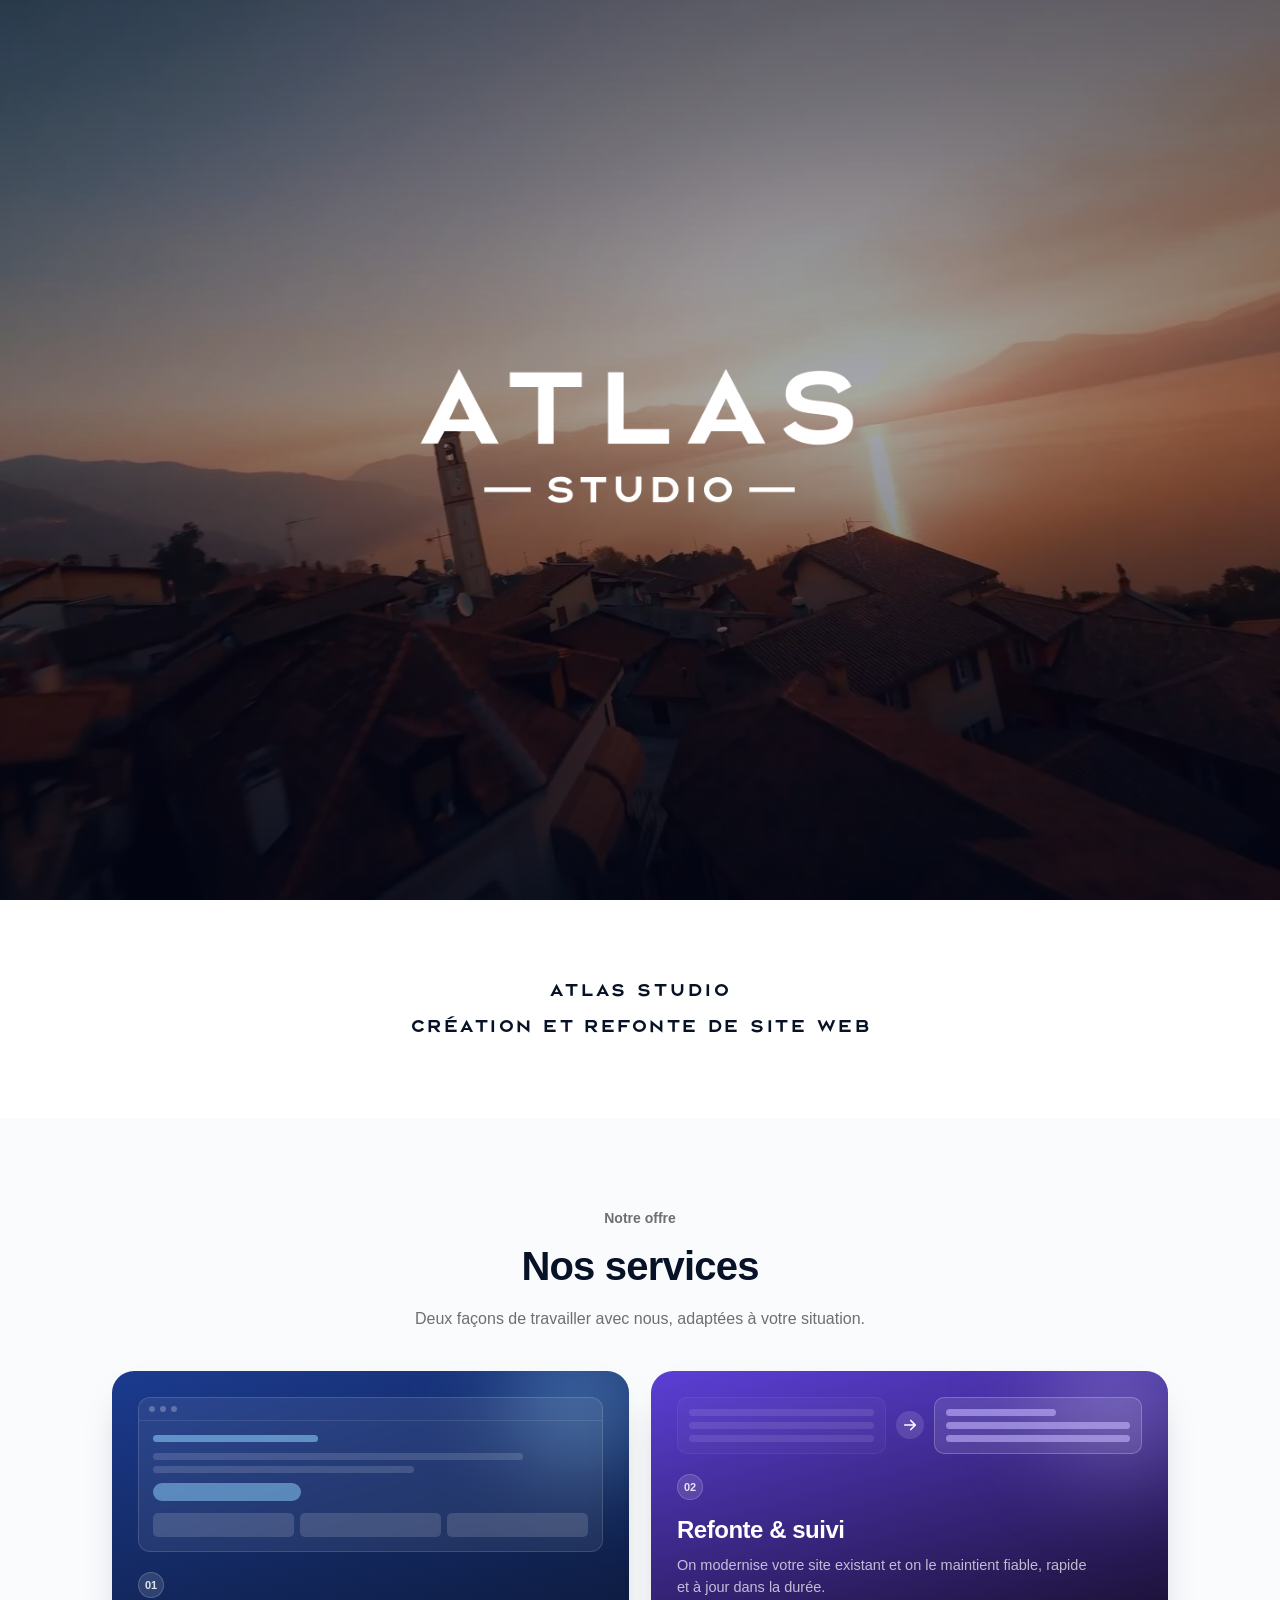
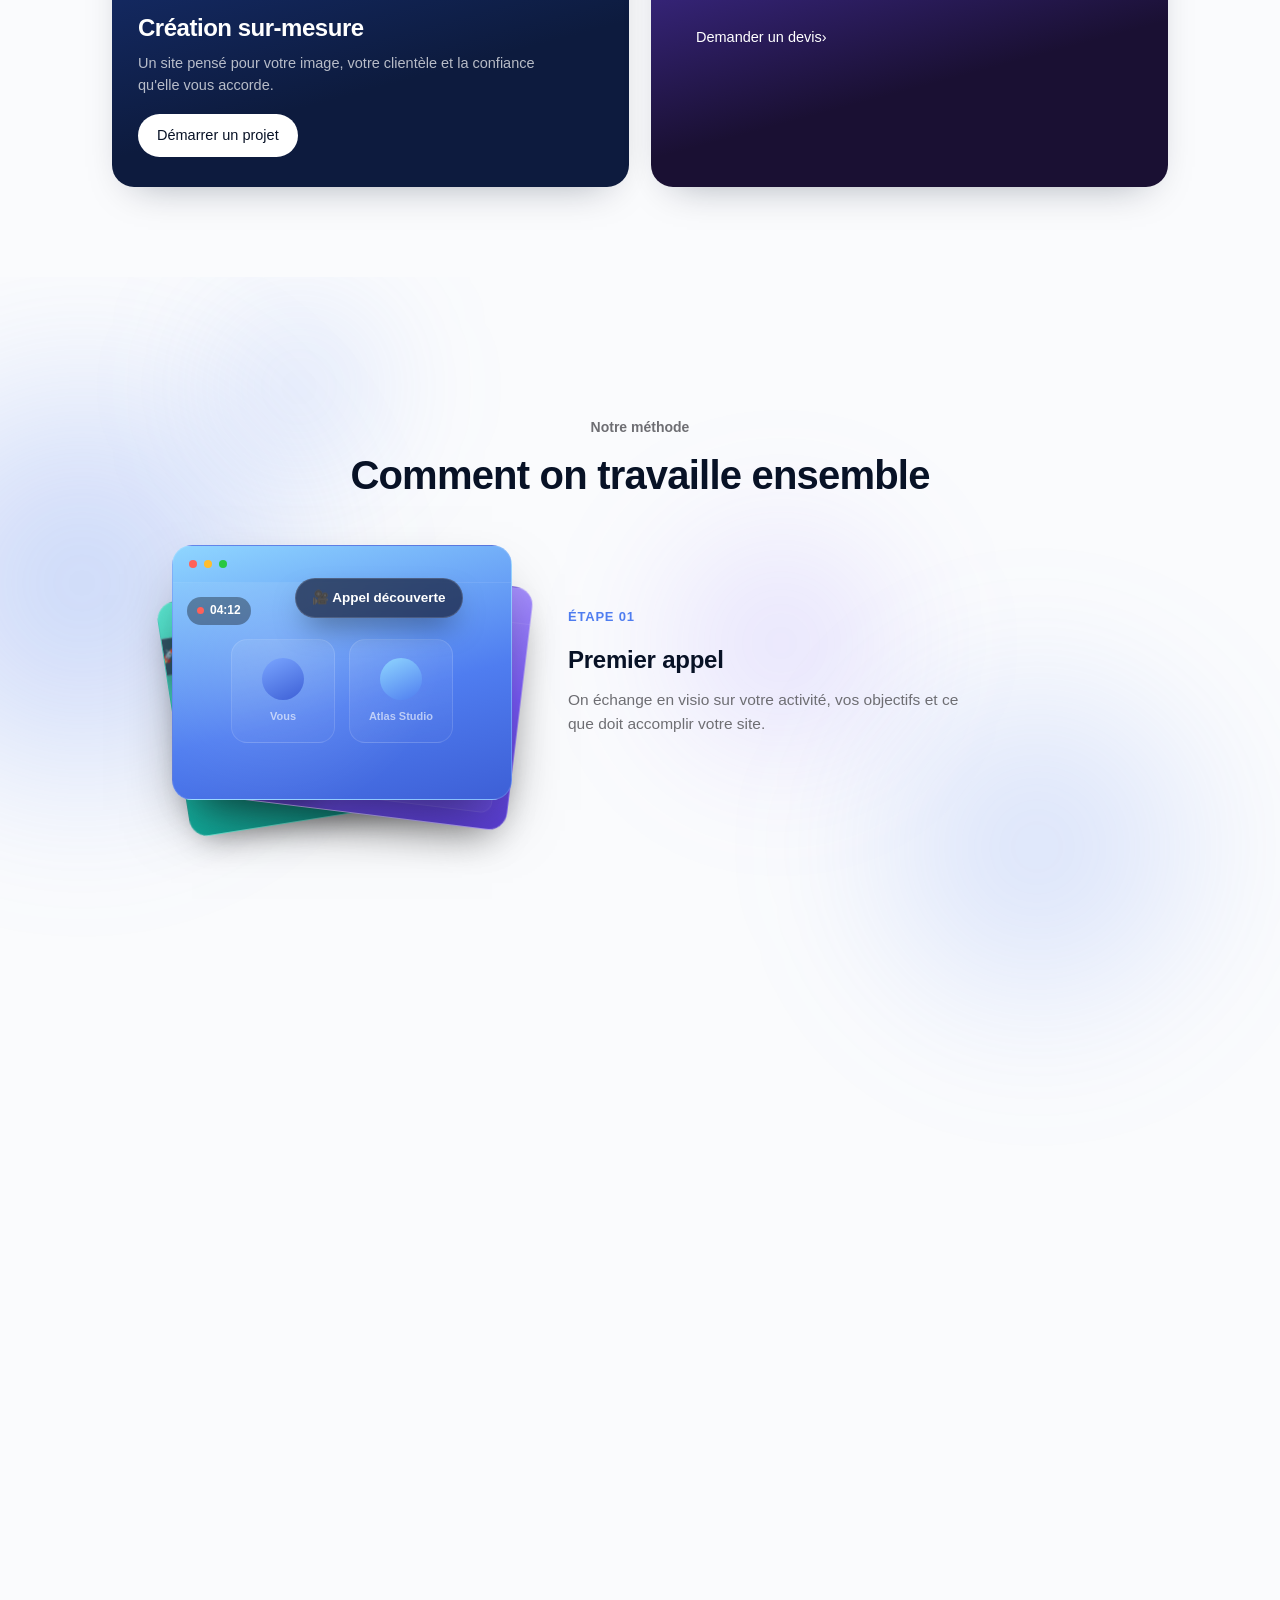
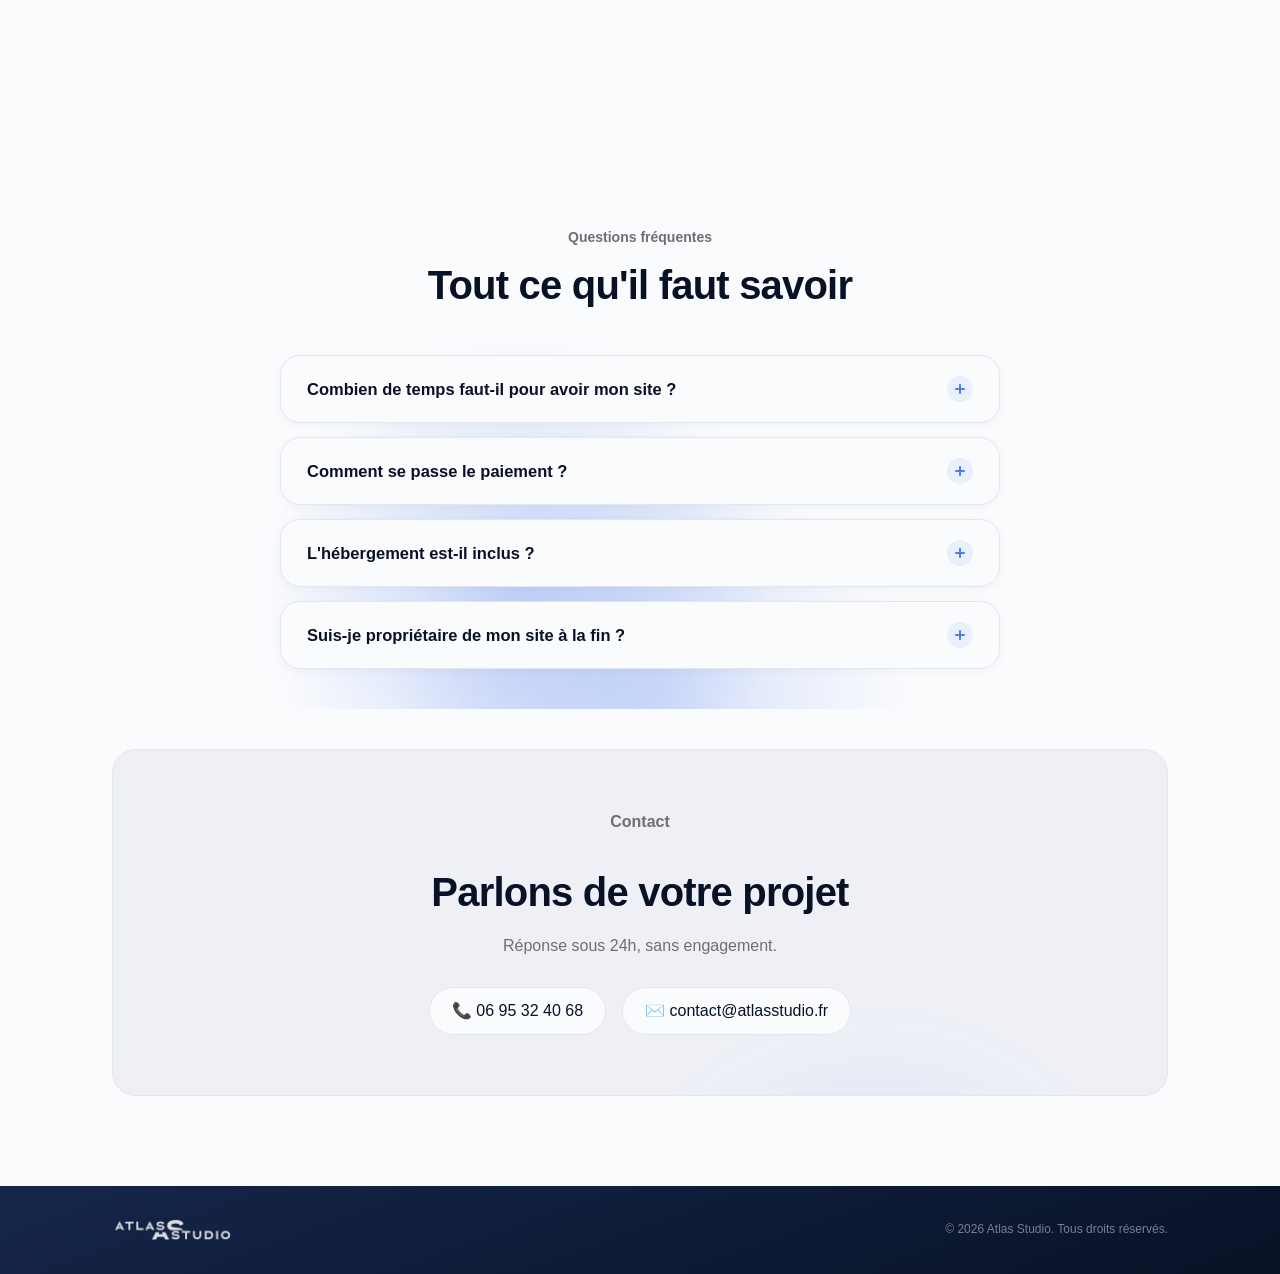
==== commit adca6e65: "Tighten gap between FAQ and contact section, no FAQ item open by default" ====
--- a/index.html
+++ b/index.html
@@ -208,7 +208,7 @@
       <p class="section-tag">Questions fréquentes</p>
       <h2 class="blur-reveal">Tout ce qu'il faut savoir</h2>
       <div class="faq-list">
-        <div class="faq-item is-open">
+        <div class="faq-item">
           <button class="faq-question" type="button">
             <span>Combien de temps faut-il pour avoir mon site ?</span>
             <span class="faq-icon"></span>
--- a/styles.css
+++ b/styles.css
@@ -190,7 +190,7 @@
 .highlight{color:var(--navy)}
 .hero-text{
   color:var(--text-dim);
-  font-size:21px;
+  font-size:19px;
   font-weight:400;
   max-width:560px;
   margin:0 auto 30px;
@@ -231,7 +231,7 @@
   margin-bottom:8px;
 }
 section h2{
-  font-size:clamp(30px,4vw,48px);
+  font-size:clamp(28px,3.4vw,40px);
   font-weight:700;
   letter-spacing:-0.02em;
   margin-bottom:12px;
@@ -239,86 +239,88 @@
 }
 
 /* Spotlight feature sections */
-.spotlight{padding:130px 0;text-align:center;background:var(--bg);position:relative;overflow:hidden}
+.spotlight{padding:90px 0;text-align:center;background:var(--bg);position:relative;overflow:hidden}
 .spotlight .section-tag{color:var(--text-dim);position:relative;z-index:1}
 .spotlight-title{
-  font-size:clamp(30px,4vw,48px);
+  font-size:clamp(28px,3.4vw,40px);
   font-weight:700;
   letter-spacing:-0.02em;
-  margin-bottom:14px;
+  margin-bottom:12px;
   position:relative;z-index:1;
   color:var(--navy);
 }
-.spotlight-subtitle{color:var(--text-dim);font-size:17px;margin-bottom:56px;position:relative;z-index:1}
+.spotlight-subtitle{color:var(--text-dim);font-size:16px;margin-bottom:40px;position:relative;z-index:1}
 .spotlight-grid{
-  display:grid;grid-template-columns:repeat(2,1fr);gap:28px;
+  display:grid;grid-template-columns:repeat(2,1fr);gap:22px;
   position:relative;z-index:1;text-align:left;
 }
 .spotlight-item{
   position:relative;
-  border-radius:28px;
-  padding:36px 36px 40px;
+  border-radius:22px;
+  padding:26px 26px 30px;
   overflow:hidden;
   transition:transform .35s cubic-bezier(.16,1,.3,1), box-shadow .35s ease;
-  box-shadow:0 20px 50px -24px rgba(8,18,38,0.4);
+  box-shadow:0 16px 40px -22px rgba(8,18,38,0.4);
 }
 .spotlight-item-1{background:linear-gradient(165deg,#1c3b8f 0%,#0d1b3e 70%)}
 .spotlight-item-2{background:linear-gradient(165deg,#5b3fd6 0%,#1a1033 70%)}
-.spotlight-item:hover{transform:translateY(-8px);box-shadow:0 36px 70px -26px rgba(8,18,38,0.5)}
+.spotlight-item:hover{transform:translateY(-6px);box-shadow:0 28px 56px -24px rgba(8,18,38,0.5)}
 .spotlight-glow{
-  position:absolute;border-radius:50%;pointer-events:none;filter:blur(50px);
-  width:320px;height:320px;top:-100px;right:-80px;
+  position:absolute;border-radius:50%;pointer-events:none;filter:blur(40px);
+  width:220px;height:220px;top:-80px;right:-60px;
 }
 .spotlight-item-1 .spotlight-glow{background:radial-gradient(circle, rgba(143,214,255,0.45), transparent 70%)}
 .spotlight-item-2 .spotlight-glow{background:radial-gradient(circle, rgba(196,181,253,0.4), transparent 70%)}
 .spotlight-num{
   display:inline-flex;align-items:center;justify-content:center;
-  width:32px;height:32px;border-radius:50%;
+  width:26px;height:26px;border-radius:50%;
   background:rgba(255,255,255,0.12);
   border:1px solid rgba(255,255,255,0.18);
-  font-size:12px;font-weight:600;color:rgba(255,255,255,0.85);
-  margin-bottom:18px;position:relative;z-index:1;
+  font-size:11px;font-weight:600;color:rgba(255,255,255,0.85);
+  margin-bottom:12px;position:relative;z-index:1;
 }
 .spotlight-content{max-width:420px;position:relative;z-index:1}
-.spotlight-content h3{font-size:clamp(24px,3vw,30px);font-weight:700;letter-spacing:-0.02em;margin-bottom:12px;color:#fff}
-.spotlight-content p{color:rgba(255,255,255,0.7);font-size:15.5px;margin-bottom:26px}
+.spotlight-content h3{font-size:clamp(20px,2.4vw,24px);font-weight:700;letter-spacing:-0.02em;margin-bottom:8px;color:#fff}
+.spotlight-content p{color:rgba(255,255,255,0.7);font-size:14.5px;margin-bottom:18px}
 .spotlight-item .btn-primary{background:#fff;color:var(--navy)}
 .spotlight-item .btn-primary:hover{background:rgba(255,255,255,0.85);box-shadow:0 10px 24px -8px rgba(0,0,0,0.3)}
 .spotlight-item .btn-ghost{color:#fff}
+.spotlight-item .btn{padding:10px 18px;font-size:14.5px}
 
 /* Browser-window mockup visual for "Création sur-mesure" */
-.spotlight-visual{position:relative;z-index:1;margin-bottom:28px}
+.spotlight-visual{position:relative;z-index:1;margin-bottom:20px}
 .spotlight-window{
   background:rgba(255,255,255,0.07);
   border:1px solid rgba(255,255,255,0.14);
-  border-radius:14px;
+  border-radius:12px;
   overflow:hidden;
   backdrop-filter:blur(6px);
 }
-.spotlight-window-bar{display:flex;gap:6px;padding:10px 12px;border-bottom:1px solid rgba(255,255,255,0.1)}
-.spotlight-window-bar span{width:7px;height:7px;border-radius:50%;background:rgba(255,255,255,0.25)}
-.spotlight-window-body{padding:20px}
-.mock-block{display:block;border-radius:6px;background:rgba(255,255,255,0.14)}
-.mock-header{width:38%;height:8px;margin-bottom:16px;background:rgba(143,214,255,0.55)}
-.mock-line{height:9px;margin-bottom:9px}
+.spotlight-window-bar{display:flex;gap:5px;padding:8px 10px;border-bottom:1px solid rgba(255,255,255,0.1)}
+.spotlight-window-bar span{width:6px;height:6px;border-radius:50%;background:rgba(255,255,255,0.25)}
+.spotlight-window-body{padding:14px}
+.mock-block{display:block;border-radius:5px;background:rgba(255,255,255,0.14)}
+.mock-header{width:38%;height:7px;margin-bottom:11px;background:rgba(143,214,255,0.55)}
+.mock-line{height:7px;margin-bottom:6px}
 .mock-line-lg{width:85%}
 .mock-line-md{width:60%}
-.mock-btn{width:34%;height:22px;margin-top:14px;border-radius:980px;background:rgba(143,214,255,0.5)}
-.mock-grid{display:grid;grid-template-columns:repeat(3,1fr);gap:8px;margin-top:18px}
-.mock-grid .mock-block{height:34px}
+.mock-btn{width:34%;height:18px;margin-top:10px;border-radius:980px;background:rgba(143,214,255,0.5)}
+.mock-grid{display:grid;grid-template-columns:repeat(3,1fr);gap:6px;margin-top:12px}
+.mock-grid .mock-block{height:24px}
 
 /* Before/after mockup visual for "Refonte & suivi" */
-.spotlight-refresh{position:relative;z-index:1;margin-bottom:28px;display:flex;align-items:center;gap:12px}
+.spotlight-refresh{position:relative;z-index:1;margin-bottom:20px;display:flex;align-items:center;gap:10px}
 .refresh-card{
-  flex:1;padding:14px;border-radius:12px;
-  display:flex;flex-direction:column;gap:8px;
+  flex:1;padding:11px;border-radius:10px;
+  display:flex;flex-direction:column;gap:6px;
 }
 .refresh-card-before{background:rgba(255,255,255,0.05);border:1px solid rgba(255,255,255,0.1);opacity:0.55}
-.refresh-card-before .mock-block{background:rgba(255,255,255,0.18);height:8px}
+.refresh-card-before .mock-block{background:rgba(255,255,255,0.18);height:7px}
 .refresh-card-after{background:rgba(255,255,255,0.1);border:1px solid rgba(255,255,255,0.22)}
-.refresh-card-after .mock-block{background:rgba(196,181,253,0.6);height:8px}
+.refresh-card-after .mock-block{background:rgba(196,181,253,0.6);height:7px}
 .refresh-card-after .mock-block:first-child{width:60%}
-.refresh-arrow{flex-shrink:0;width:34px;height:34px;border-radius:50%;display:flex;align-items:center;justify-content:center;background:rgba(255,255,255,0.12);color:#fff}
+.refresh-arrow{flex-shrink:0;width:28px;height:28px;border-radius:50%;display:flex;align-items:center;justify-content:center;background:rgba(255,255,255,0.12);color:#fff}
+.refresh-arrow svg{width:18px;height:18px}
 
 /* Process / steps */
 .process{text-align:center;background:var(--bg);position:relative}
@@ -340,11 +342,11 @@
   will-change:transform;
 }
 .process-bg-blob-1{
-  width:560px;height:560px;top:-14%;left:-10%;
+  width:560px;height:560px;top:6%;left:-10%;
   background:radial-gradient(circle, rgba(79,125,240,0.32), transparent 70%);
 }
 .process-bg-blob-2{
-  width:460px;height:460px;bottom:-18%;right:-8%;
+  width:460px;height:460px;bottom:6%;right:-8%;
   background:radial-gradient(circle, rgba(79,125,240,0.22), transparent 70%);
 }
 .process-bg-blob-3{
@@ -356,7 +358,7 @@
   background:radial-gradient(circle, rgba(79,125,240,0.22), transparent 70%);
 }
 .process .section-tag{color:var(--text-dim);position:relative;z-index:1}
-.process-title{margin-bottom:56px;color:var(--navy);position:relative;z-index:1}
+.process-title{margin-bottom:40px;color:var(--navy);position:relative;z-index:1}
 .process-carousel{position:relative;z-index:1}
 .process-stage{display:flex;align-items:stretch;gap:56px;text-align:left}
 
@@ -508,12 +510,12 @@
   font-weight:700;font-size:13px;letter-spacing:0.06em;text-transform:uppercase;
   color:var(--accent);margin-bottom:16px;
 }
-.process-row-text h3{font-size:clamp(24px,2.8vw,32px);font-weight:700;color:var(--navy);margin-bottom:14px;letter-spacing:-0.01em}
-.process-row-text p{color:var(--text-dim);font-size:16.5px;line-height:1.6;max-width:420px}
+.process-row-text h3{font-size:clamp(20px,2.4vw,24px);font-weight:700;color:var(--navy);margin-bottom:10px;letter-spacing:-0.01em}
+.process-row-text p{color:var(--text-dim);font-size:15.5px;line-height:1.6;max-width:420px}
 
 /* FAQ */
-.faq{padding:100px 0;text-align:center;background:var(--bg);position:relative;overflow:hidden}
-.faq h2{font-size:clamp(30px,4vw,42px);font-weight:700;letter-spacing:-0.02em;margin-bottom:48px;color:var(--navy);position:relative;z-index:1}
+.faq{padding:90px 0 40px;text-align:center;background:var(--bg);position:relative;overflow:hidden}
+.faq h2{font-size:clamp(28px,3.4vw,40px);font-weight:700;letter-spacing:-0.02em;margin-bottom:40px;color:var(--navy);position:relative;z-index:1}
 .testimonials-blob{position:absolute;border-radius:50%;pointer-events:none;filter:blur(10px);will-change:transform}
 .testimonials-blob-1{top:40px;left:8%;width:520px;height:520px;background:radial-gradient(circle, rgba(79,125,240,0.3), transparent 70%)}
 .testimonials-blob-2{bottom:40px;right:6%;width:520px;height:520px;background:radial-gradient(circle, rgba(79,125,240,0.22), transparent 70%)}
@@ -569,13 +571,13 @@
 .stat-label{color:var(--text-dim);font-size:14px;margin-top:8px}
 
 /* CTA / contact */
-.cta-band{padding:90px 0;text-align:center;background:var(--bg)}
+.cta-band{padding:40px 0 90px;text-align:center;background:var(--bg)}
 .cta-card{
   position:relative;overflow:hidden;
   background:var(--bg-soft);
   border:1px solid var(--border);
-  border-radius:32px;
-  padding:80px 40px;
+  border-radius:24px;
+  padding:60px 40px;
 }
 .cta-blob{
   position:absolute;border-radius:50%;pointer-events:none;
@@ -588,7 +590,7 @@
 .cta-inner{max-width:560px;margin:0 auto;position:relative;z-index:1}
 .cta-inner .section-tag{color:var(--text-dim)}
 .cta-inner h2{margin:0 auto 12px;color:var(--navy)}
-.cta-inner p{color:var(--text-dim);margin-bottom:34px;font-size:19px}
+.cta-inner p{color:var(--text-dim);margin-bottom:30px;font-size:16px}
 .contact-direct{
   display:flex;justify-content:center;gap:16px;flex-wrap:wrap;
 }
@@ -656,7 +658,6 @@
   .stats-strip{flex-wrap:wrap;gap:32px;row-gap:28px}
   .footer-inner{flex-direction:column;text-align:center}
   .hero-logo{width:min(320px,70%)}
-  .spotlight-title{font-size:38px}
   .nav-cta{padding:7px 12px;font-size:12px}
   .header-inner{padding:0 8px 0 16px}
   .logo-img{height:22px}
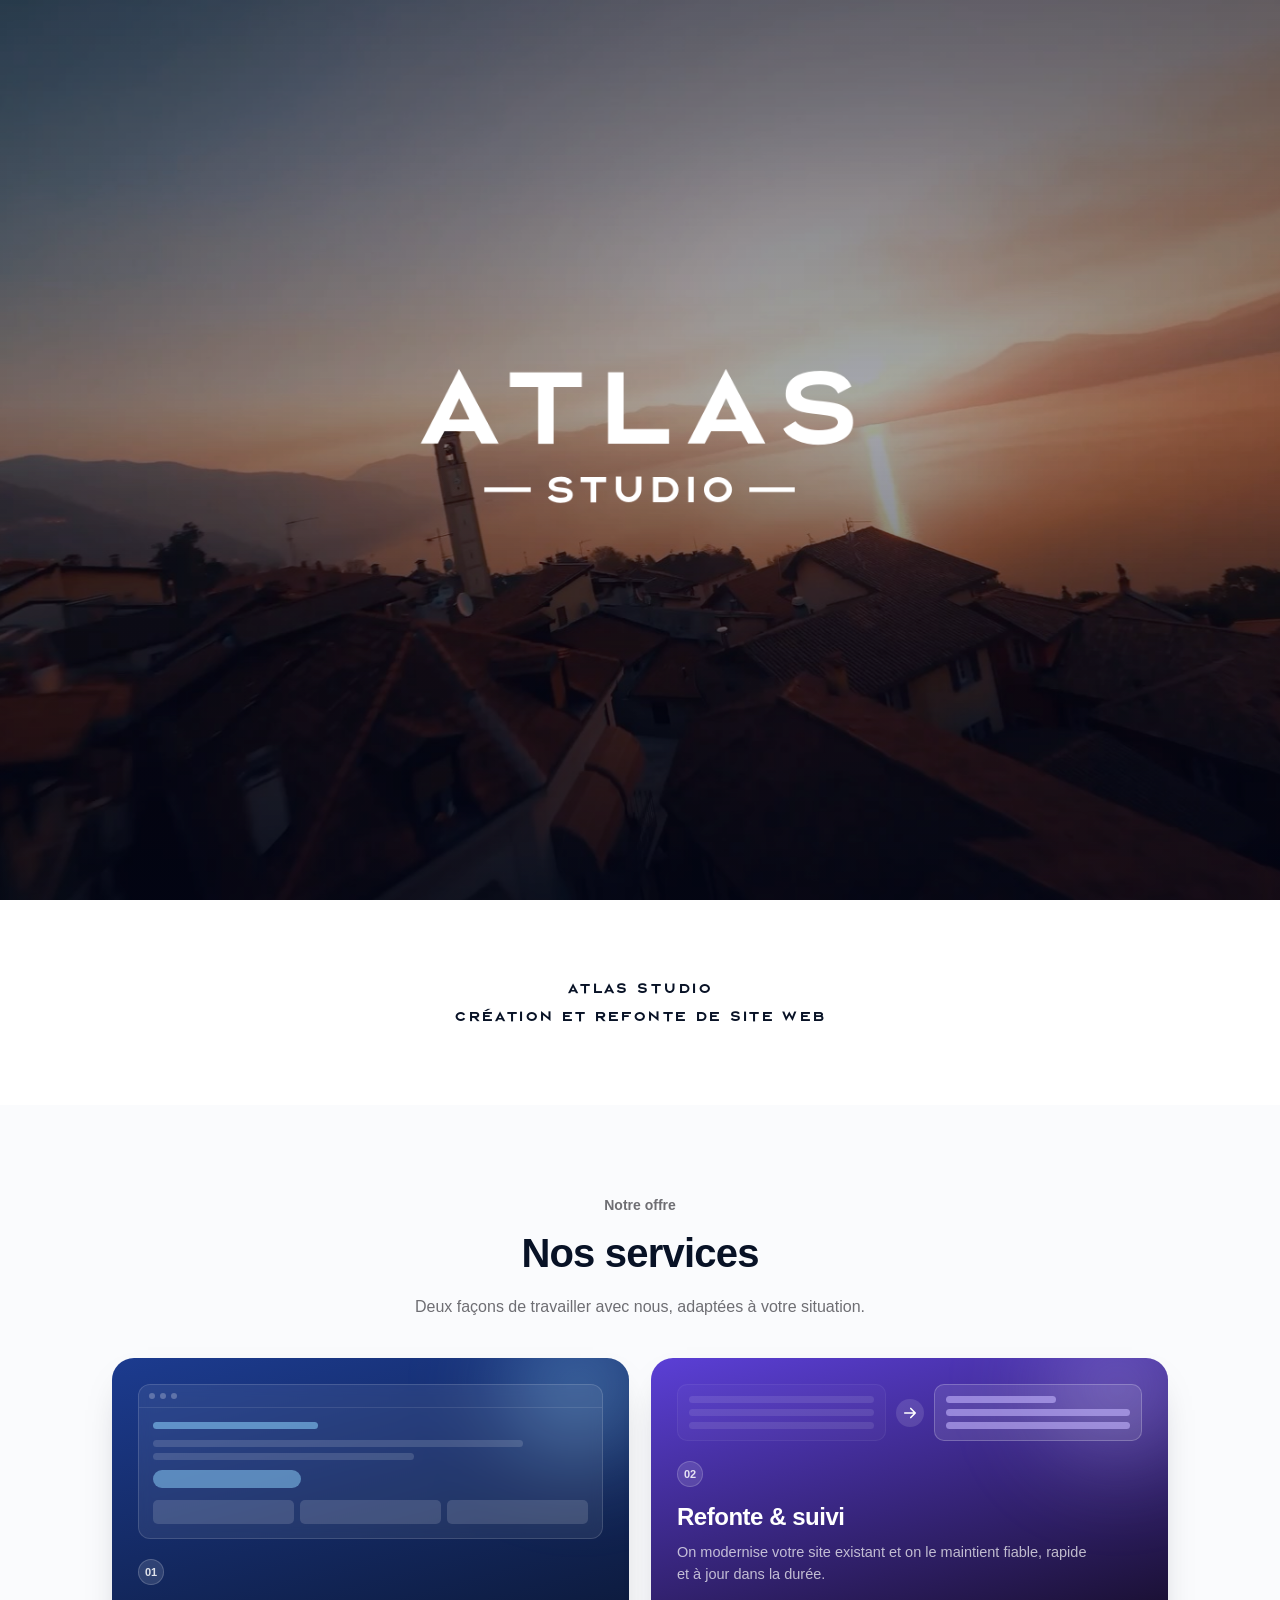
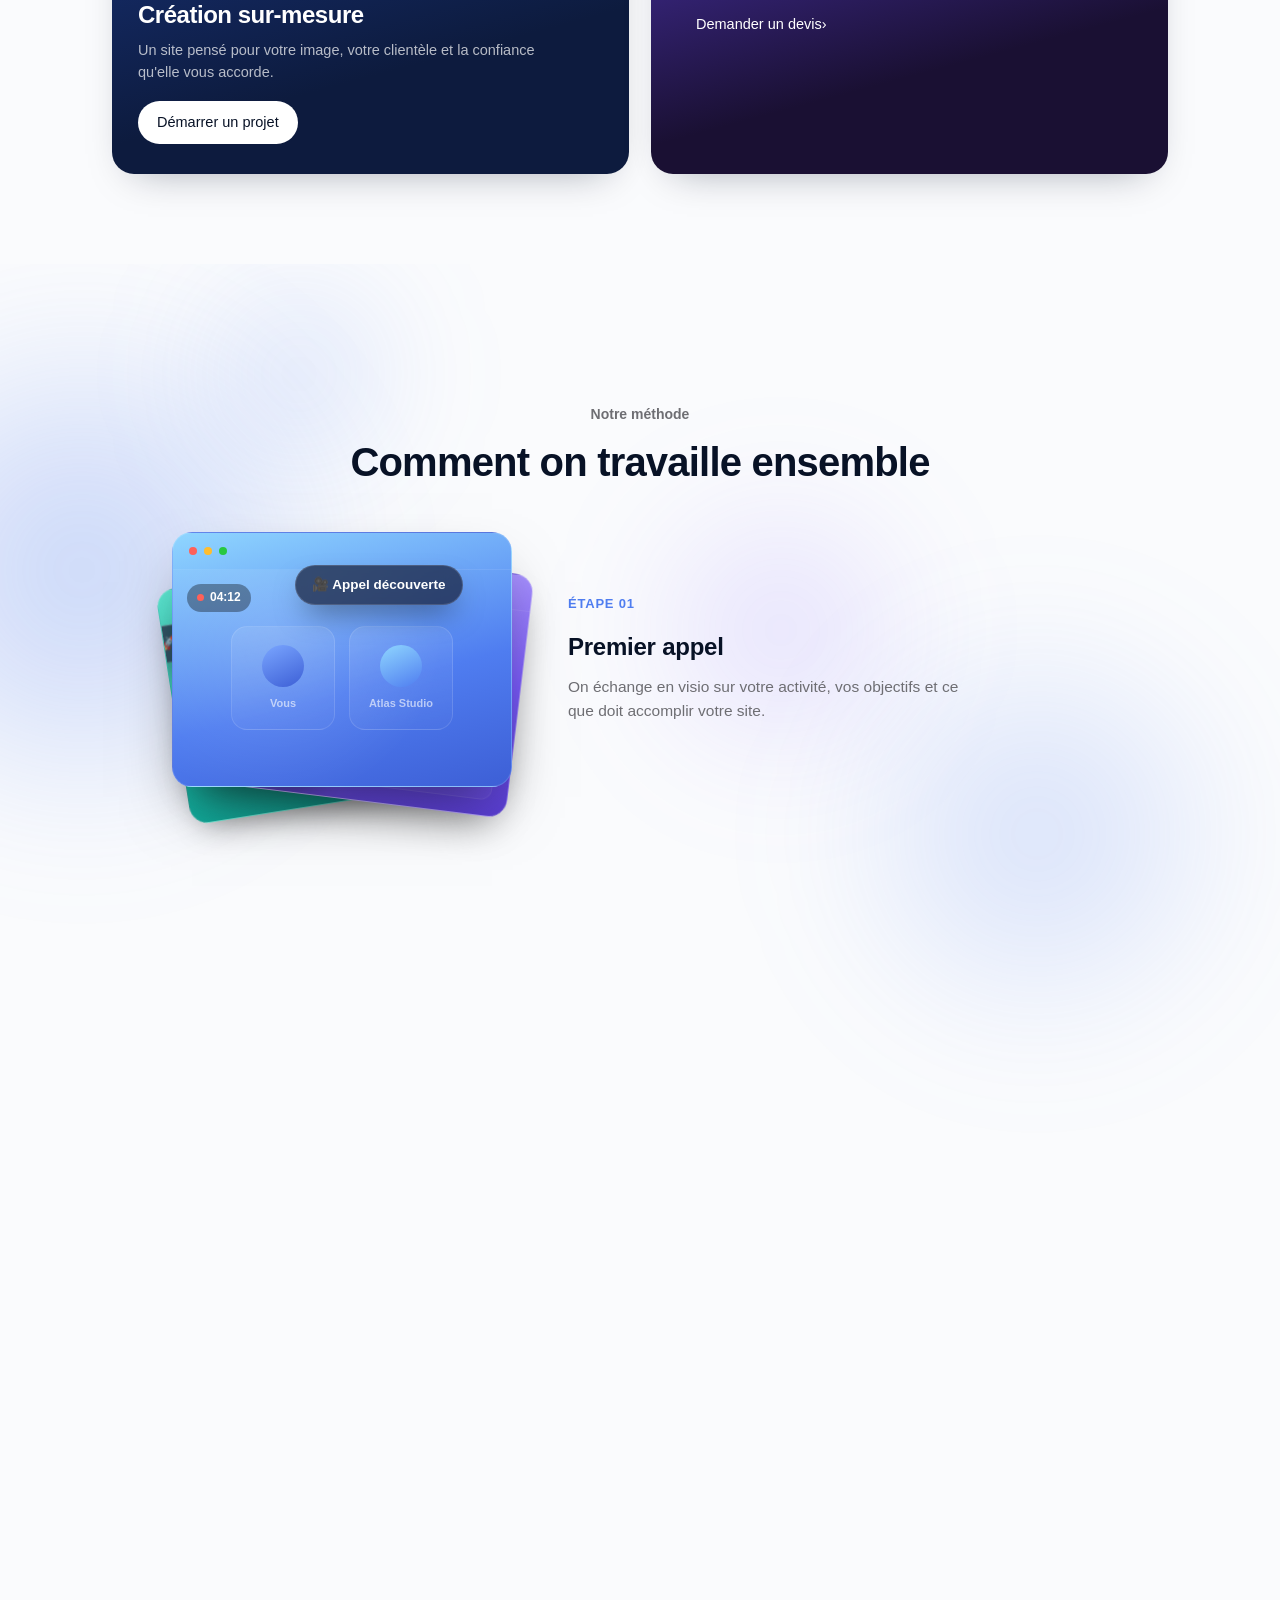
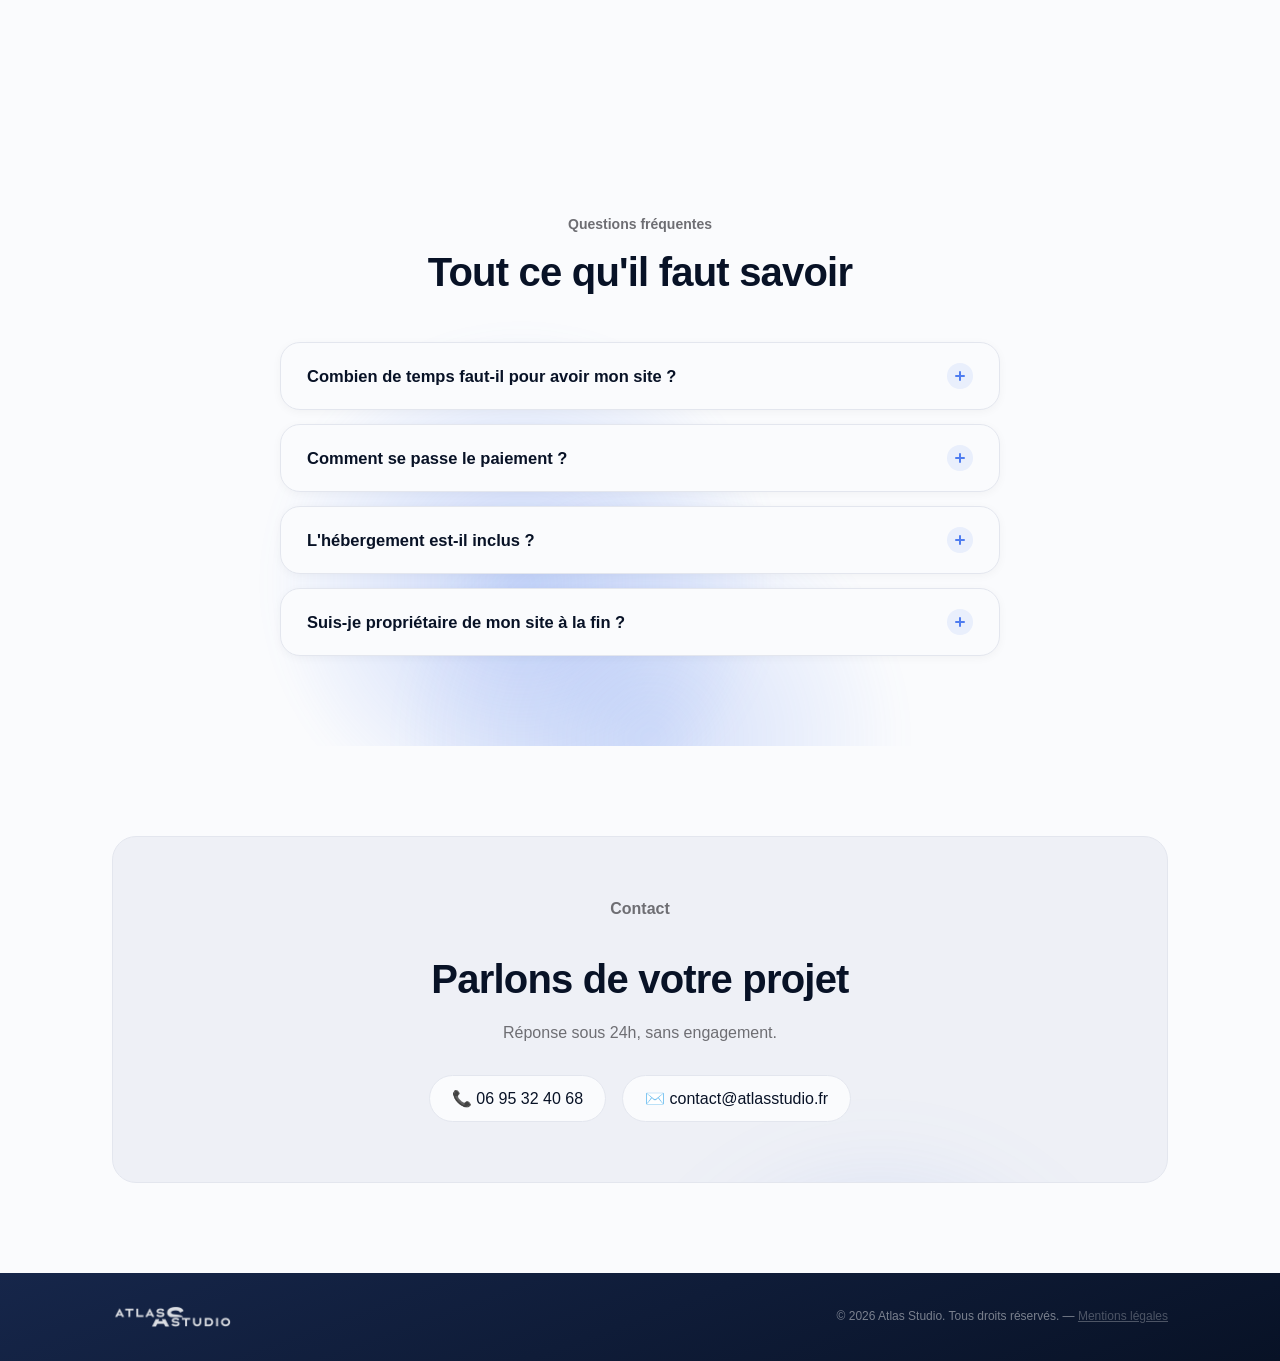
==== commit 5430dbc5: "Restore original hero video, add mentions légales page linked from all footers" ====
--- a/index.html
+++ b/index.html
@@ -270,7 +270,7 @@
 <footer class="footer">
   <div class="container footer-inner">
     <a href="#" class="logo"><img src="assets/logo-crop.png" alt="Atlas Studio" class="logo-img"></a>
-    <p class="footer-copy">© 2026 Atlas Studio. Tous droits réservés.</p>
+    <p class="footer-copy">© 2026 Atlas Studio. Tous droits réservés. — <a href="mentions-legales.html" style="color:inherit;opacity:0.6;text-decoration:underline">Mentions légales</a></p>
   </div>
 </footer>
 
--- a/styles.css
+++ b/styles.css
@@ -216,12 +216,12 @@
 .brand-intro{padding:80px 0;text-align:center;background:#ffffff}
 .brand-intro-eyebrow{
   font-family:'Rexton', -apple-system, BlinkMacSystemFont, "SF Pro Display", "Helvetica Neue", Helvetica, Arial, sans-serif;
-  font-weight:700;font-size:15px;letter-spacing:0.06em;text-transform:uppercase;
-  color:var(--navy);margin-bottom:14px;
+  font-weight:700;font-size:12px;letter-spacing:0.06em;text-transform:uppercase;
+  color:var(--navy);margin-bottom:10px;
 }
 .brand-intro-tagline{
   font-family:'Rexton', -apple-system, BlinkMacSystemFont, "SF Pro Display", "Helvetica Neue", Helvetica, Arial, sans-serif;
-  font-weight:700;font-size:15px;letter-spacing:0.03em;text-transform:uppercase;
+  font-weight:700;font-size:12px;letter-spacing:0.03em;text-transform:uppercase;
   color:var(--navy);
 }
 
@@ -514,7 +514,7 @@
 .process-row-text p{color:var(--text-dim);font-size:15.5px;line-height:1.6;max-width:420px}
 
 /* FAQ */
-.faq{padding:90px 0 40px;text-align:center;background:var(--bg);position:relative;overflow:hidden}
+.faq{padding:90px 0 90px;text-align:center;background:var(--bg);position:relative;overflow:hidden}
 .faq h2{font-size:clamp(28px,3.4vw,40px);font-weight:700;letter-spacing:-0.02em;margin-bottom:40px;color:var(--navy);position:relative;z-index:1}
 .testimonials-blob{position:absolute;border-radius:50%;pointer-events:none;filter:blur(10px);will-change:transform}
 .testimonials-blob-1{top:40px;left:8%;width:520px;height:520px;background:radial-gradient(circle, rgba(79,125,240,0.3), transparent 70%)}
@@ -571,7 +571,7 @@
 .stat-label{color:var(--text-dim);font-size:14px;margin-top:8px}
 
 /* CTA / contact */
-.cta-band{padding:40px 0 90px;text-align:center;background:var(--bg)}
+.cta-band{padding:90px 0;text-align:center;background:var(--bg)}
 .cta-card{
   position:relative;overflow:hidden;
   background:var(--bg-soft);
@@ -604,10 +604,27 @@
 .contact-direct a:hover{background:#fff;border-color:var(--accent);transform:translateY(-2px)}
 
 /* Project form page */
-.project-form-section{padding:0 0 120px}
+.start-hero{padding:160px 0 50px;text-align:center;background:var(--bg)}
+.start-hero-inner{max-width:640px;margin:0 auto}
+.start-badge{
+  display:inline-block;padding:7px 16px;margin-bottom:18px;
+  border-radius:980px;background:rgba(79,125,240,0.1);
+  border:1px solid rgba(79,125,240,0.2);
+  color:var(--accent);font-size:13px;font-weight:600;
+}
+.start-hero h1{
+  font-size:clamp(32px,4.4vw,50px);font-weight:700;
+  letter-spacing:-0.02em;line-height:1.1;margin-bottom:14px;color:var(--navy);
+}
+
+.project-form-section{padding:0 0 90px;background:var(--bg)}
+.start-grid{display:grid;grid-template-columns:1.3fr 1fr;gap:28px;align-items:start}
+.form-card{
+  background:#fff;border:1px solid var(--border);border-radius:24px;
+  padding:36px;box-shadow:0 24px 60px -34px rgba(8,18,38,0.3);
+}
 .project-form{
-  max-width:520px;margin:0 auto;
-  display:flex;flex-direction:column;gap:20px;
+  display:flex;flex-direction:column;gap:18px;
 }
 .project-form label{
   display:flex;flex-direction:column;gap:8px;
@@ -627,6 +644,20 @@
 .project-form textarea:focus{outline:none;border-color:var(--navy)}
 .btn-block{width:100%}
 
+.start-aside{display:flex;flex-direction:column;gap:20px}
+.start-aside-card{background:var(--bg-soft);border:1px solid var(--border);border-radius:20px;padding:28px}
+.start-aside-card h3{font-size:16.5px;font-weight:700;color:var(--navy);margin-bottom:16px}
+.start-steps{display:flex;flex-direction:column;gap:14px}
+.start-steps li{display:flex;gap:12px;align-items:flex-start;font-size:14.5px;color:var(--text-dim);line-height:1.5}
+.start-steps-num{
+  flex-shrink:0;width:24px;height:24px;border-radius:50%;
+  background:rgba(79,125,240,0.12);color:var(--accent);
+  font-size:12px;font-weight:700;
+  display:flex;align-items:center;justify-content:center;
+}
+.start-aside-contact .contact-direct{flex-direction:column;align-items:stretch;gap:10px}
+.start-aside-contact .contact-direct a{justify-content:flex-start}
+
 /* Footer */
 .footer{padding:32px 0;background:linear-gradient(160deg, var(--navy-soft), var(--navy))}
 .footer-inner{
@@ -635,6 +666,16 @@
 }
 .footer-inner .logo-img{height:24px;opacity:0.85;filter:brightness(0) invert(1)}
 .footer-copy{color:rgba(255,255,255,0.45);font-size:12px}
+
+/* Legal page */
+.legal-hero{padding:160px 0 40px;text-align:center;background:var(--bg)}
+.legal-hero h1{font-size:clamp(28px,3.4vw,40px);font-weight:700;letter-spacing:-0.02em;color:var(--navy);margin-bottom:0}
+.legal-section{padding:40px 0 100px;background:var(--bg)}
+.legal-container{max-width:760px;margin:0 auto;display:flex;flex-direction:column;gap:40px}
+.legal-block h2{font-size:17px;font-weight:700;color:var(--navy);margin-bottom:12px;padding-bottom:10px;border-bottom:1px solid var(--border)}
+.legal-block p{font-size:15px;color:var(--text-dim);line-height:1.7;margin-bottom:8px}
+.legal-block p:last-child{margin-bottom:0}
+.legal-block a{color:var(--accent);text-decoration:underline}
 
 /* Scroll reveal */
 .reveal{opacity:0;transform:translateY(24px);transition:opacity .8s cubic-bezier(.16,1,.3,1), transform .8s cubic-bezier(.16,1,.3,1)}
@@ -651,6 +692,8 @@
   .process-row-text p{max-width:none}
   .call-tile{width:84px;height:84px}
   .process-chip{font-size:12px;padding:7px 13px}
+  .start-grid{grid-template-columns:1fr}
+  .form-card{padding:28px}
 }
 
 @media (max-width:768px){
@@ -662,4 +705,5 @@
   .header-inner{padding:0 8px 0 16px}
   .logo-img{height:22px}
   .menu-toggle{width:38px;height:38px}
-}
+  .start-hero{padding:130px 0 40px}
+}
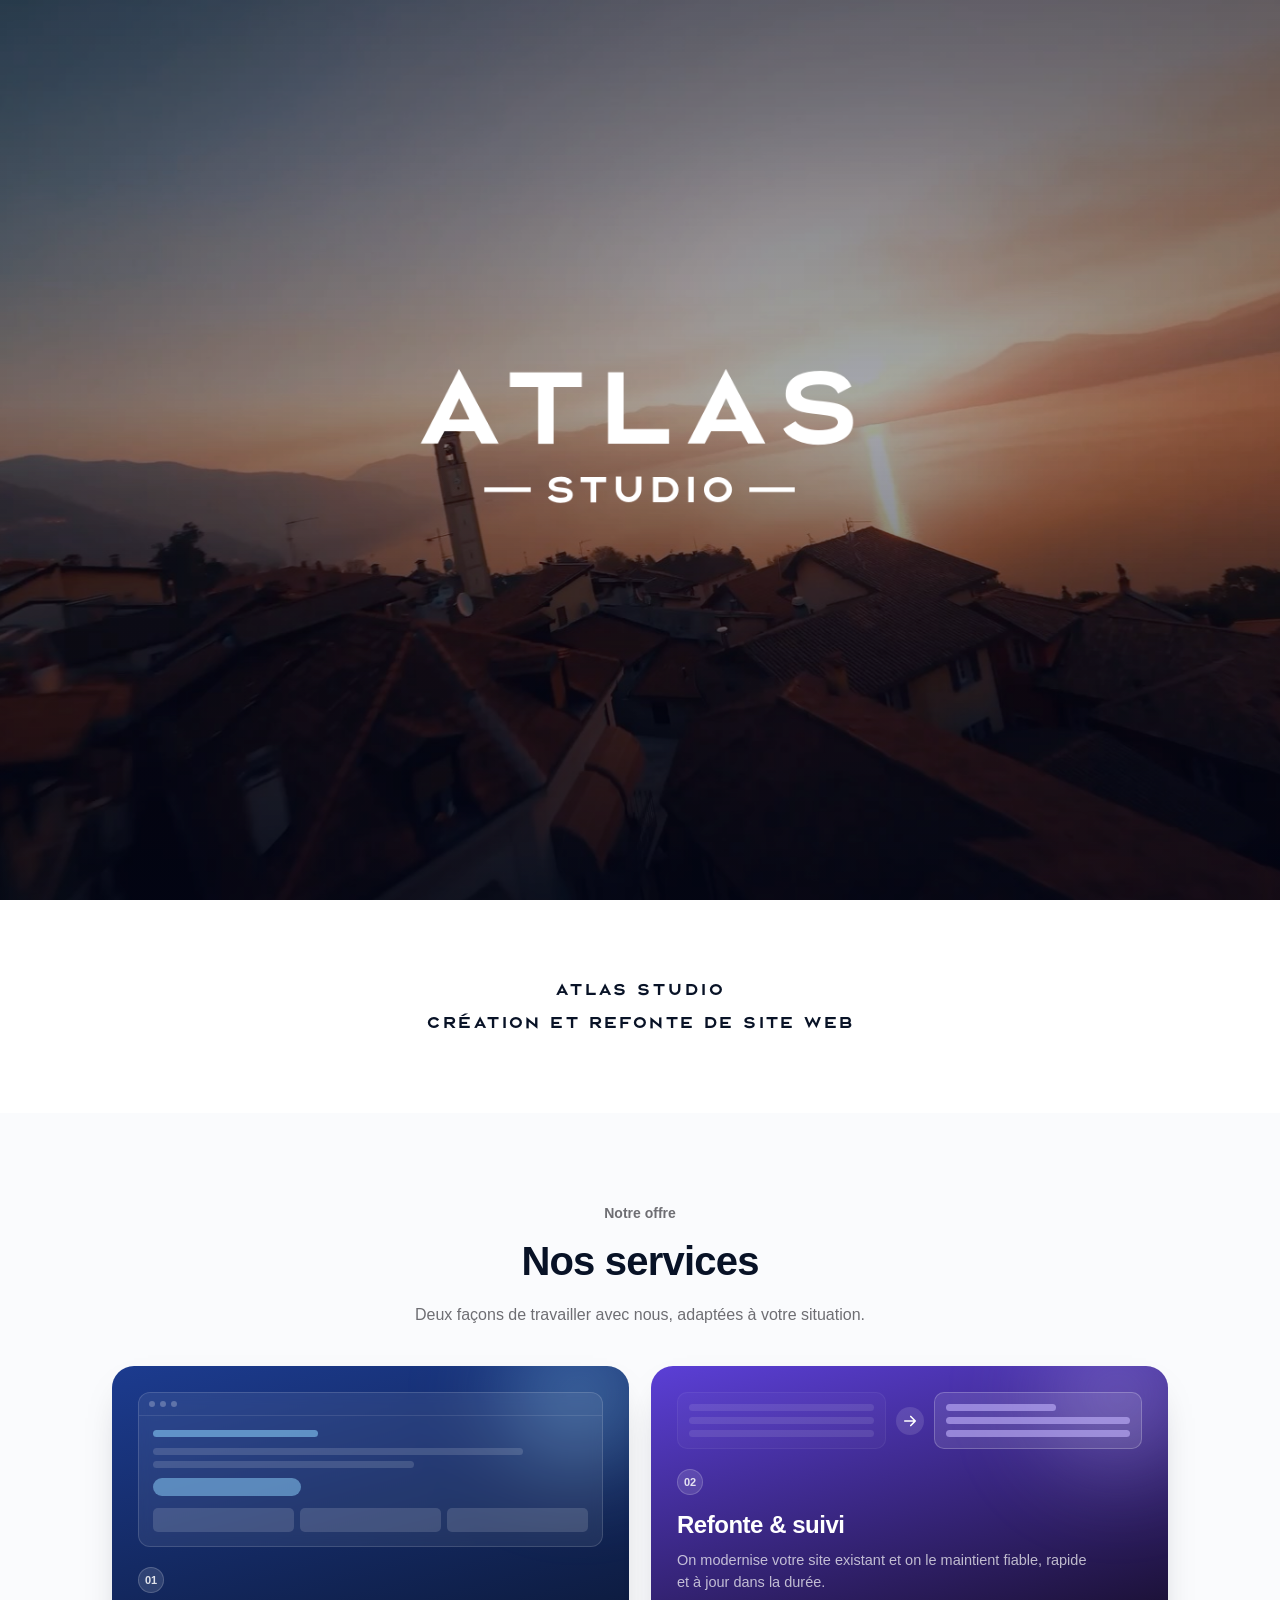
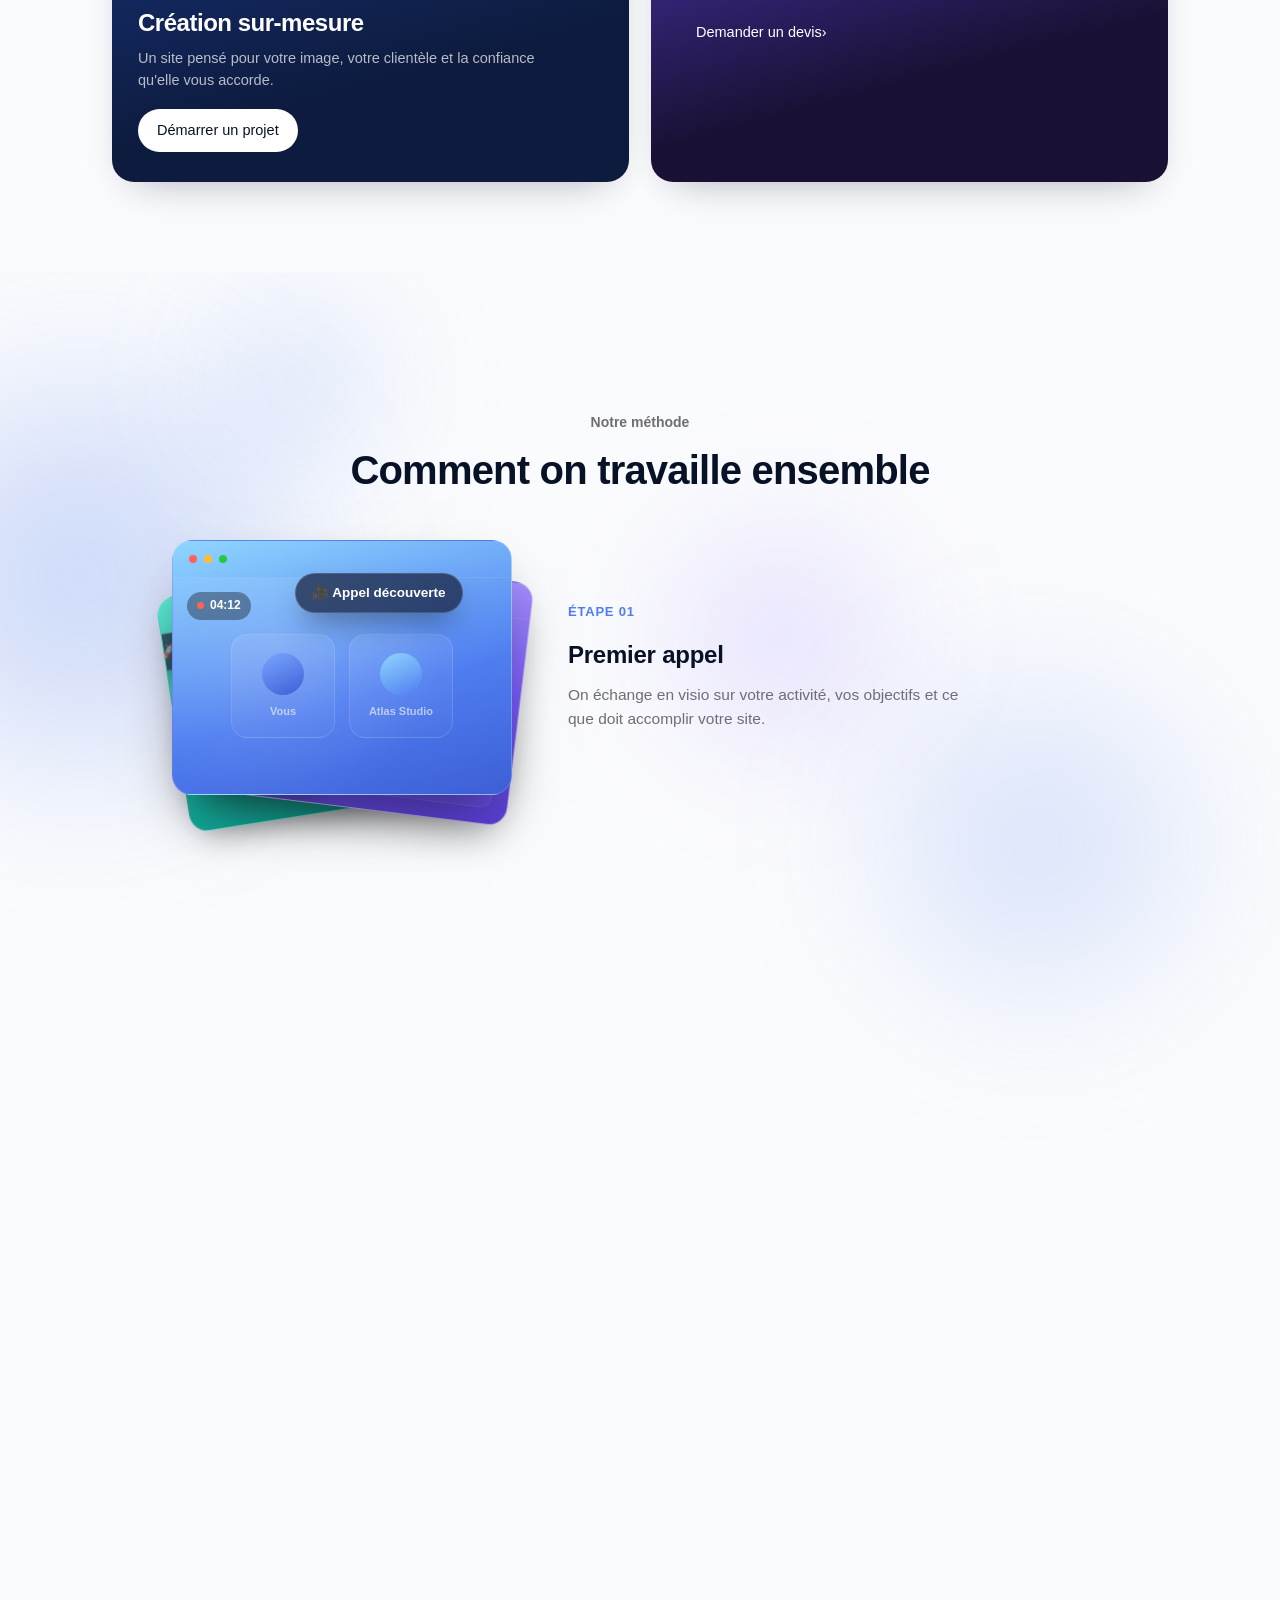
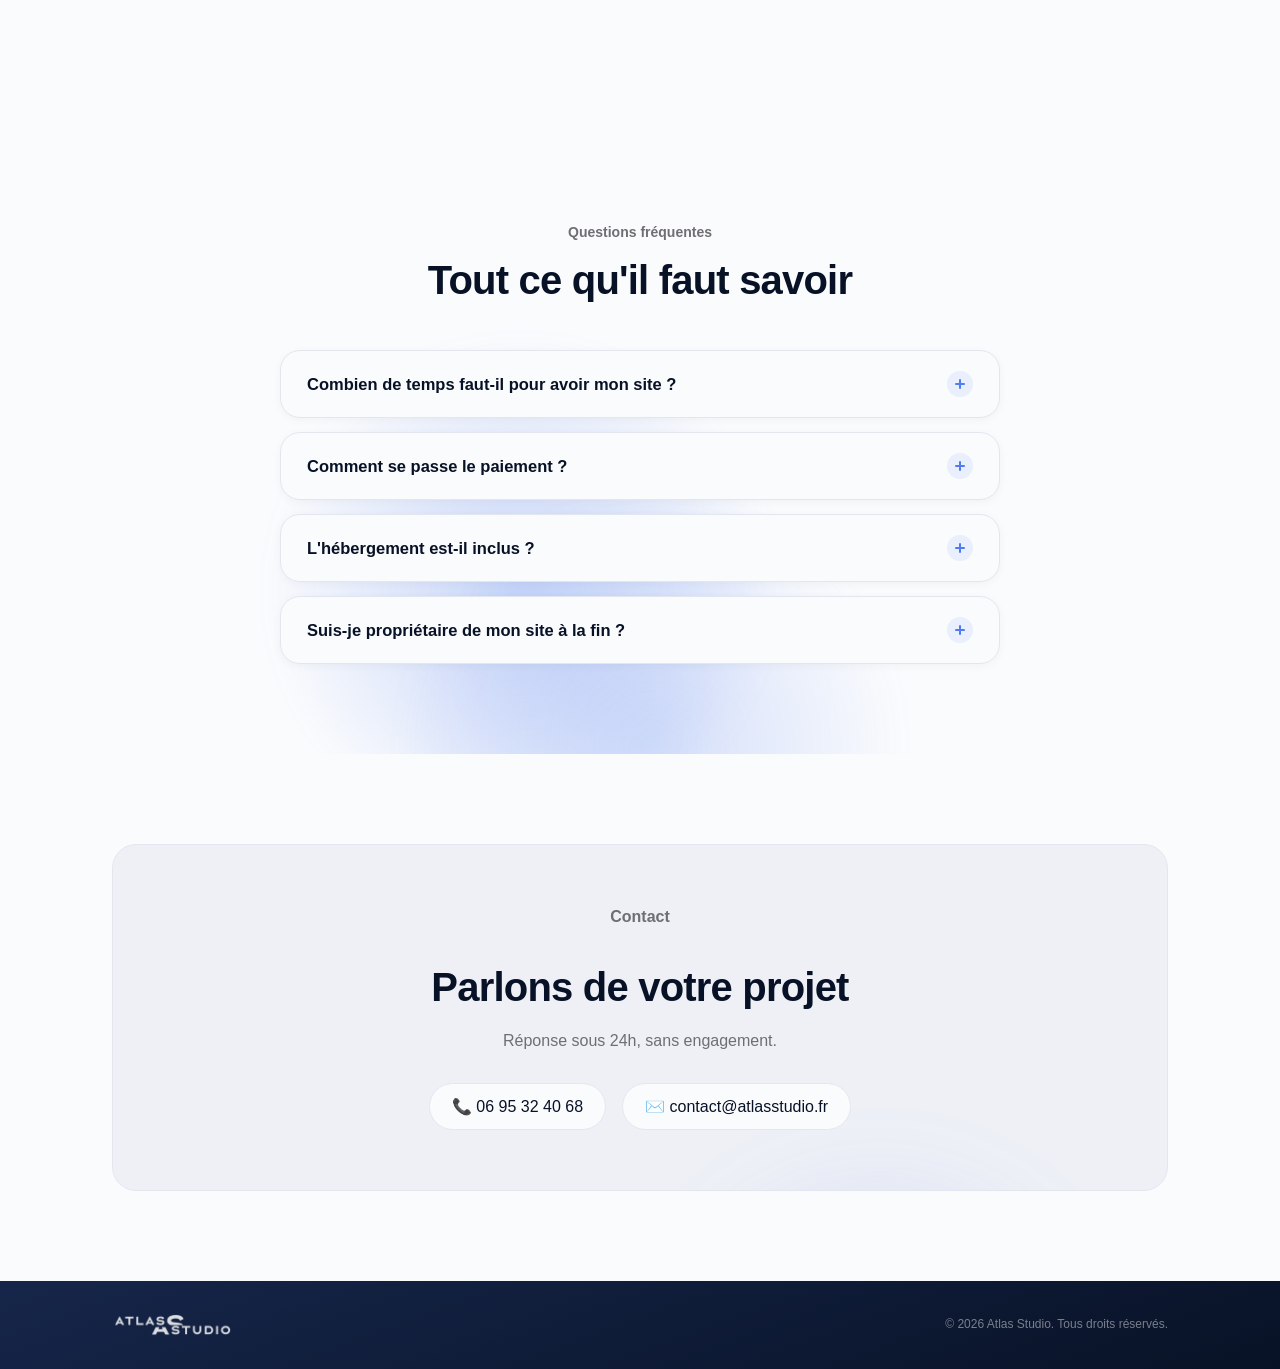
==== commit 3b9073db: "Increase brand intro text to 14px, remove mentions légales page" ====
--- a/index.html
+++ b/index.html
@@ -270,7 +270,7 @@
 <footer class="footer">
   <div class="container footer-inner">
     <a href="#" class="logo"><img src="assets/logo-crop.png" alt="Atlas Studio" class="logo-img"></a>
-    <p class="footer-copy">© 2026 Atlas Studio. Tous droits réservés. — <a href="mentions-legales.html" style="color:inherit;opacity:0.6;text-decoration:underline">Mentions légales</a></p>
+    <p class="footer-copy">© 2026 Atlas Studio. Tous droits réservés.</p>
   </div>
 </footer>
 
--- a/styles.css
+++ b/styles.css
@@ -216,12 +216,12 @@
 .brand-intro{padding:80px 0;text-align:center;background:#ffffff}
 .brand-intro-eyebrow{
   font-family:'Rexton', -apple-system, BlinkMacSystemFont, "SF Pro Display", "Helvetica Neue", Helvetica, Arial, sans-serif;
-  font-weight:700;font-size:12px;letter-spacing:0.06em;text-transform:uppercase;
-  color:var(--navy);margin-bottom:10px;
+  font-weight:700;font-size:14px;letter-spacing:0.06em;text-transform:uppercase;
+  color:var(--navy);margin-bottom:12px;
 }
 .brand-intro-tagline{
   font-family:'Rexton', -apple-system, BlinkMacSystemFont, "SF Pro Display", "Helvetica Neue", Helvetica, Arial, sans-serif;
-  font-weight:700;font-size:12px;letter-spacing:0.03em;text-transform:uppercase;
+  font-weight:700;font-size:14px;letter-spacing:0.03em;text-transform:uppercase;
   color:var(--navy);
 }
 
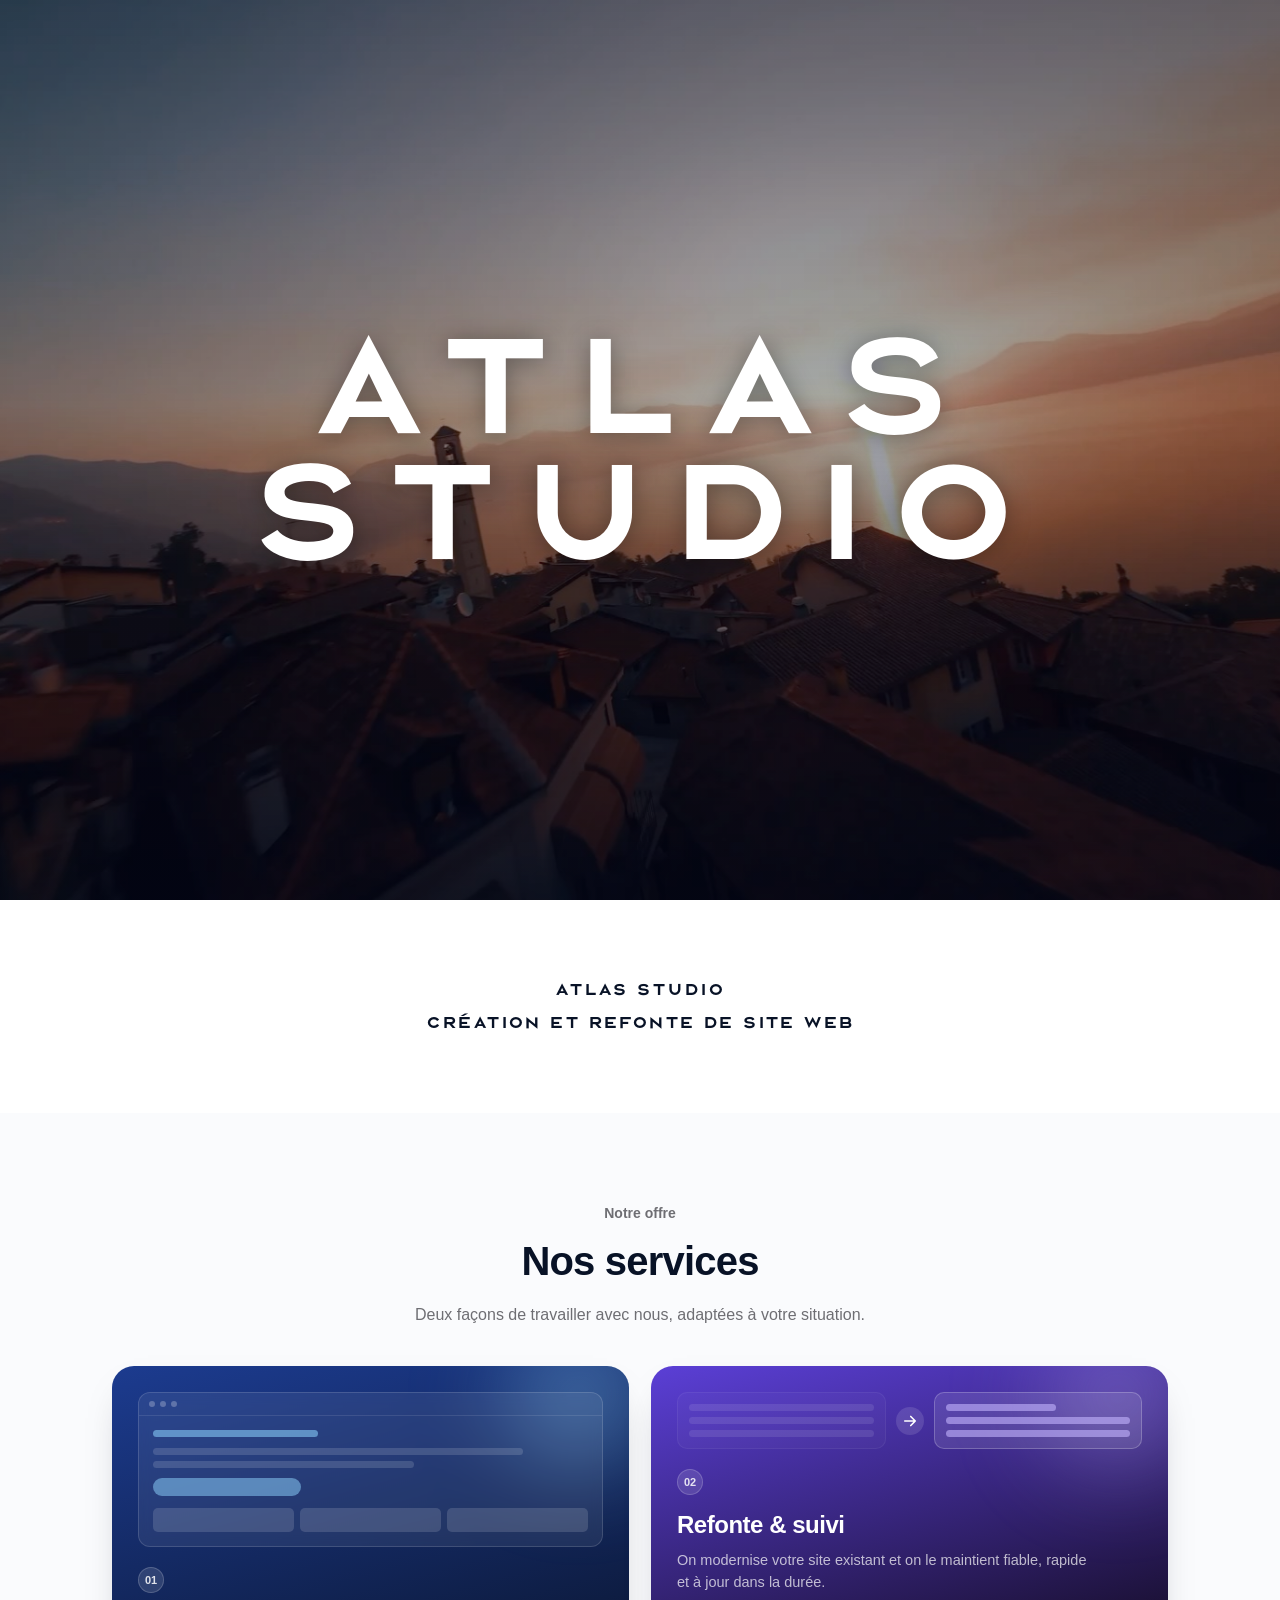
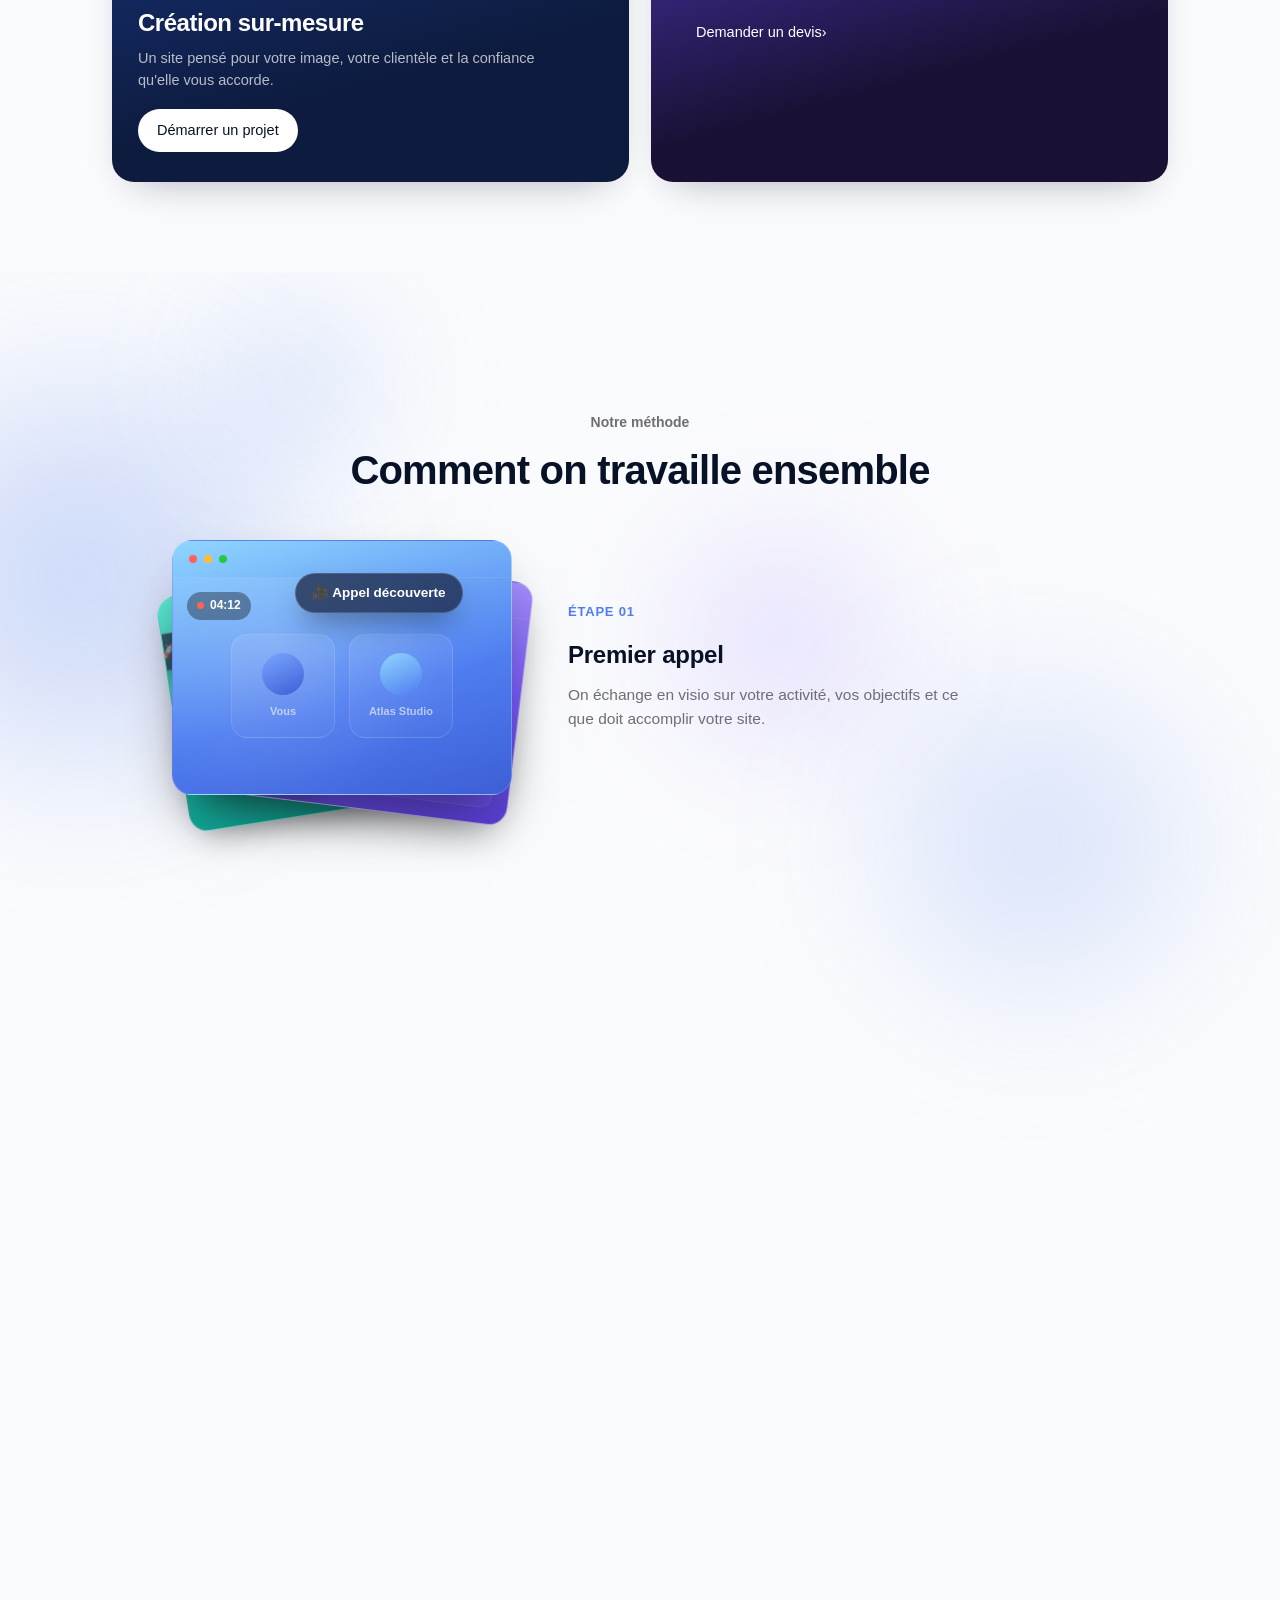
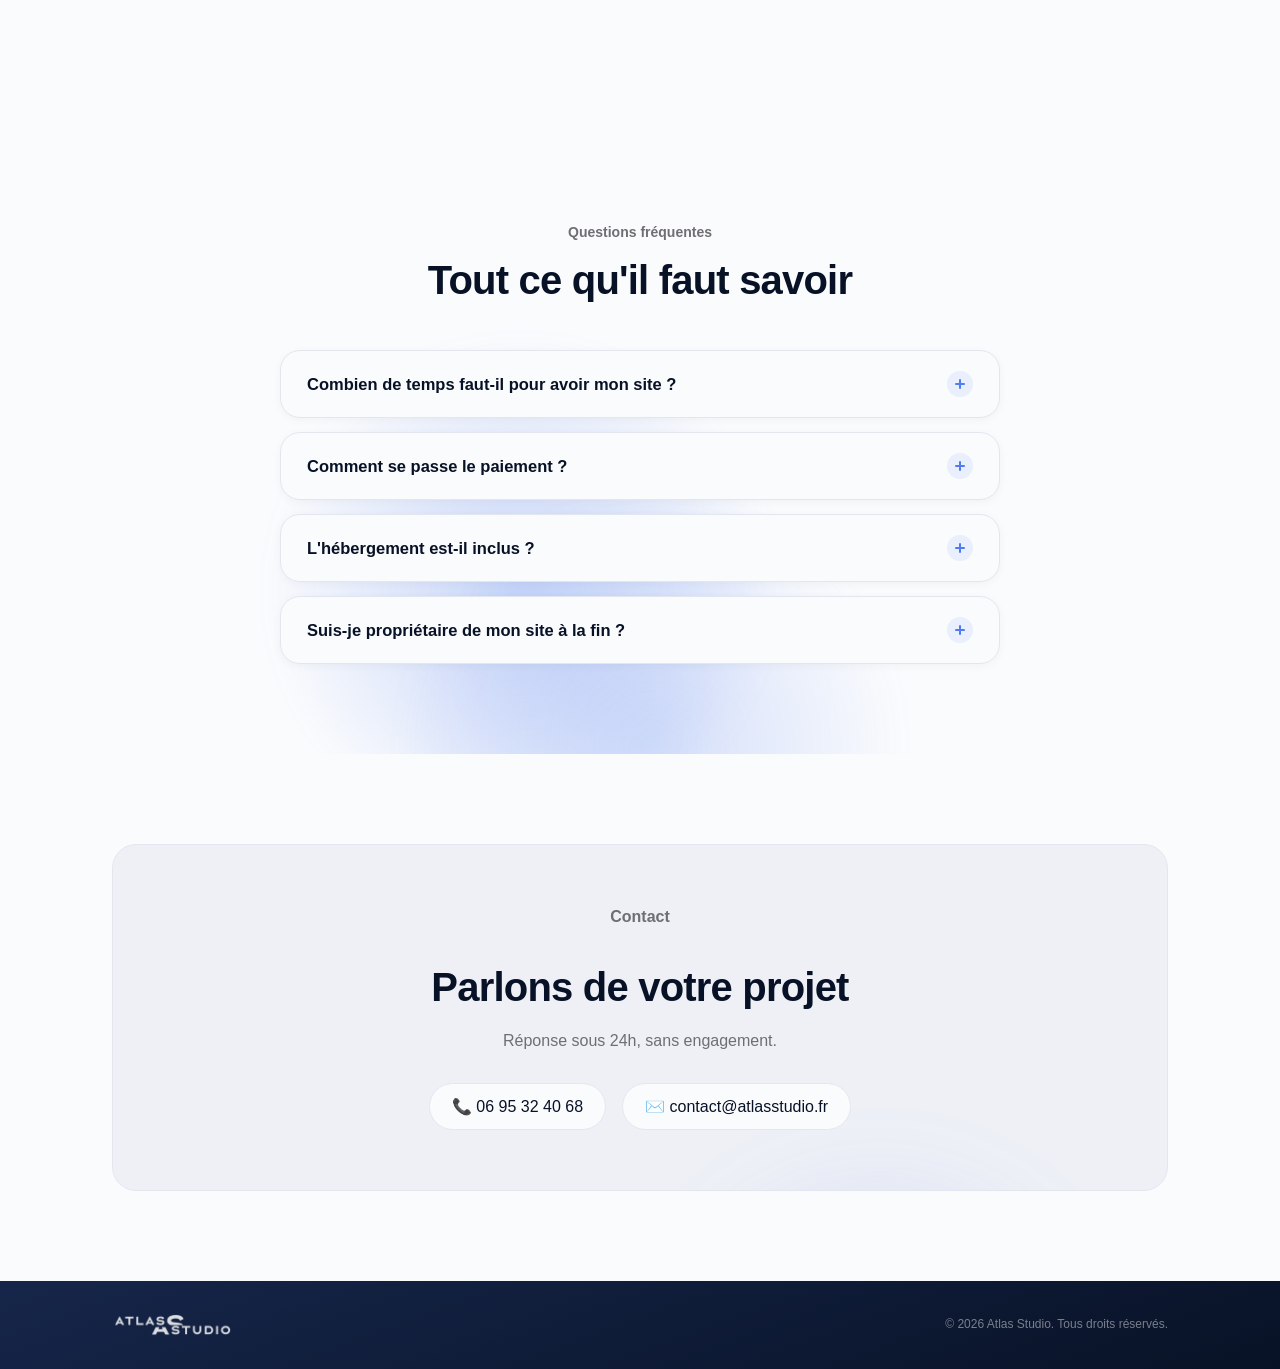
==== commit f8c75076: "Replace hero logo image with ATLAS/STUDIO text in Rexton font" ====
--- a/index.html
+++ b/index.html
@@ -42,7 +42,10 @@
     </video>
     <div class="hero-video-overlay"></div>
     <div class="container hero-inner">
-      <img src="assets/hero-logo.png" alt="Atlas Studio" class="hero-logo">
+      <div class="hero-text-logo">
+        <span>ATLAS</span>
+        <span>STUDIO</span>
+      </div>
     </div>
   </section>
 
--- a/styles.css
+++ b/styles.css
@@ -171,6 +171,18 @@
   display:block;
   will-change:transform;
 }
+.hero-text-logo{
+  display:flex;flex-direction:column;align-items:center;
+  font-family:'Rexton', -apple-system, BlinkMacSystemFont, "SF Pro Display", "Helvetica Neue", Helvetica, Arial, sans-serif;
+  font-weight:700;
+  font-size:clamp(52px, 10vw, 120px);
+  letter-spacing:0.12em;
+  text-transform:uppercase;
+  color:#fff;
+  line-height:1.05;
+  will-change:transform;
+  text-shadow:0 2px 24px rgba(0,0,0,0.35);
+}
 .eyebrow{
   display:block;
   color:var(--text-dim);
